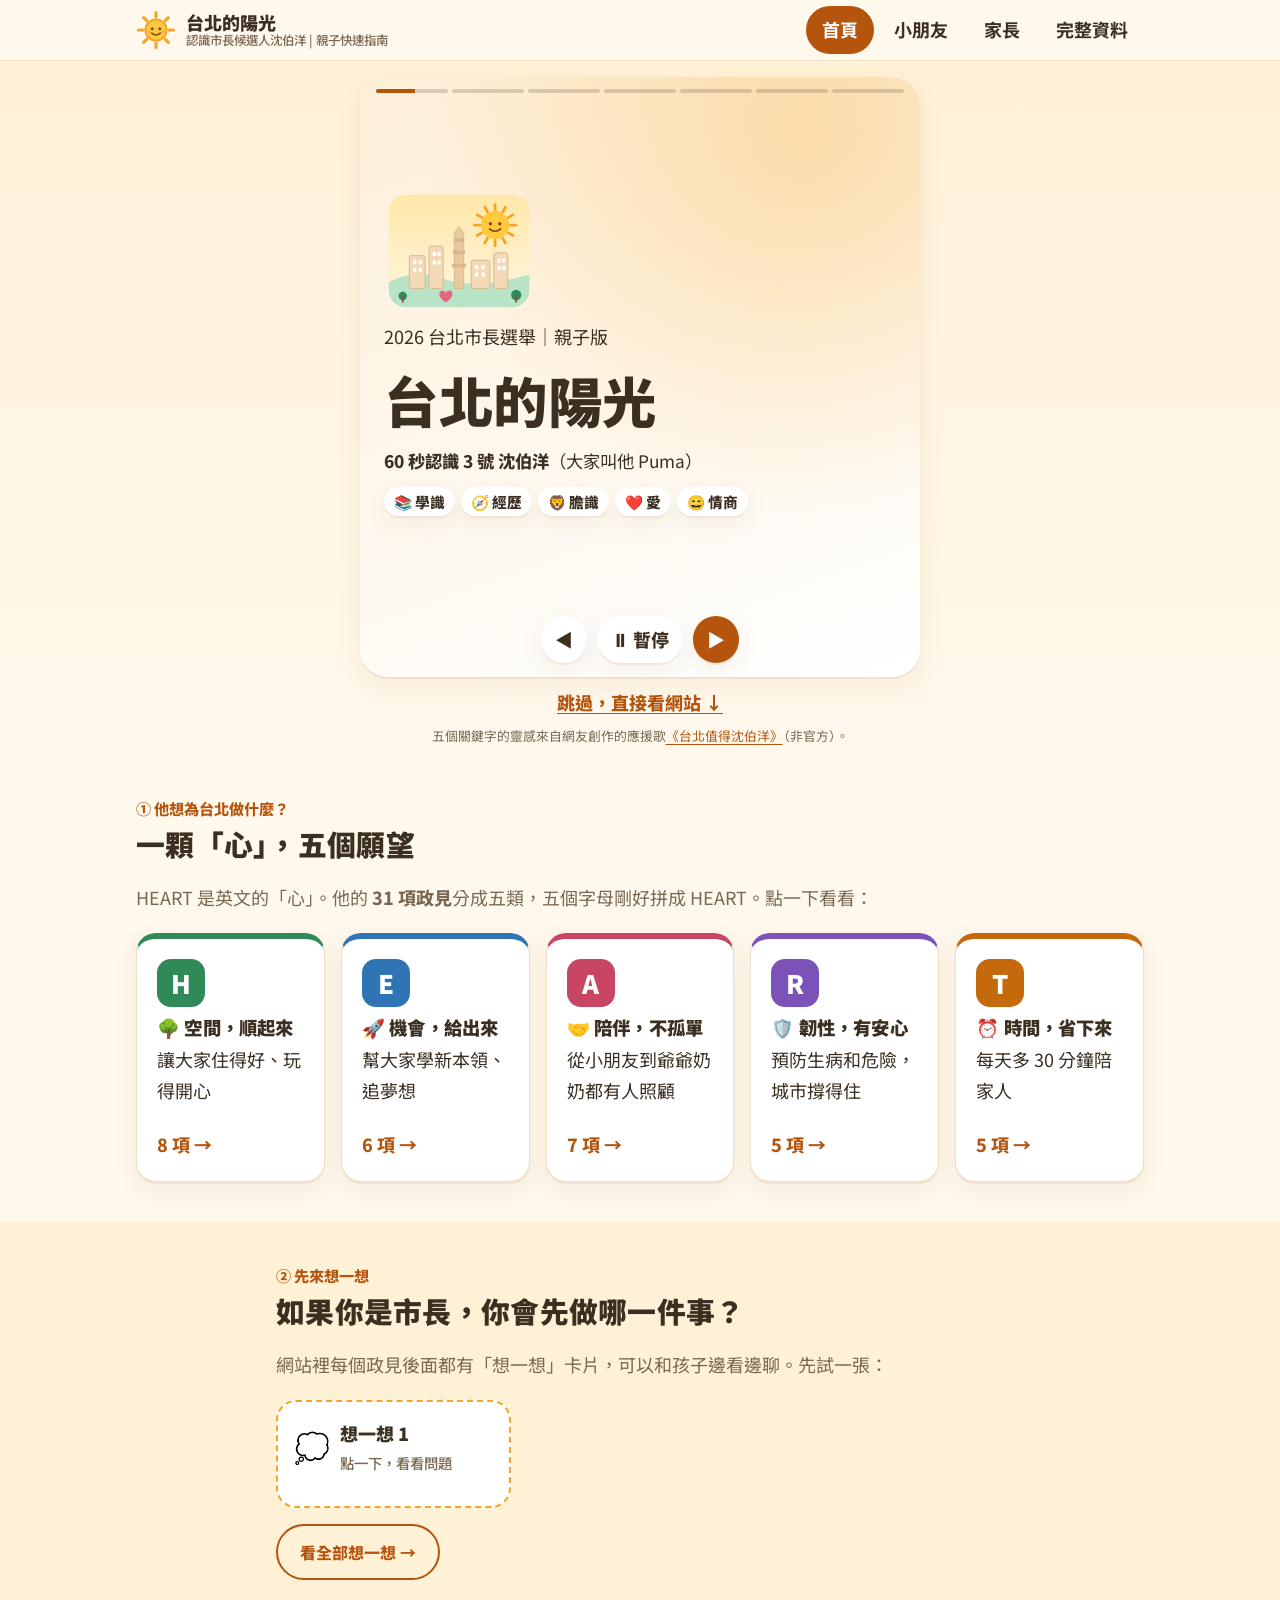
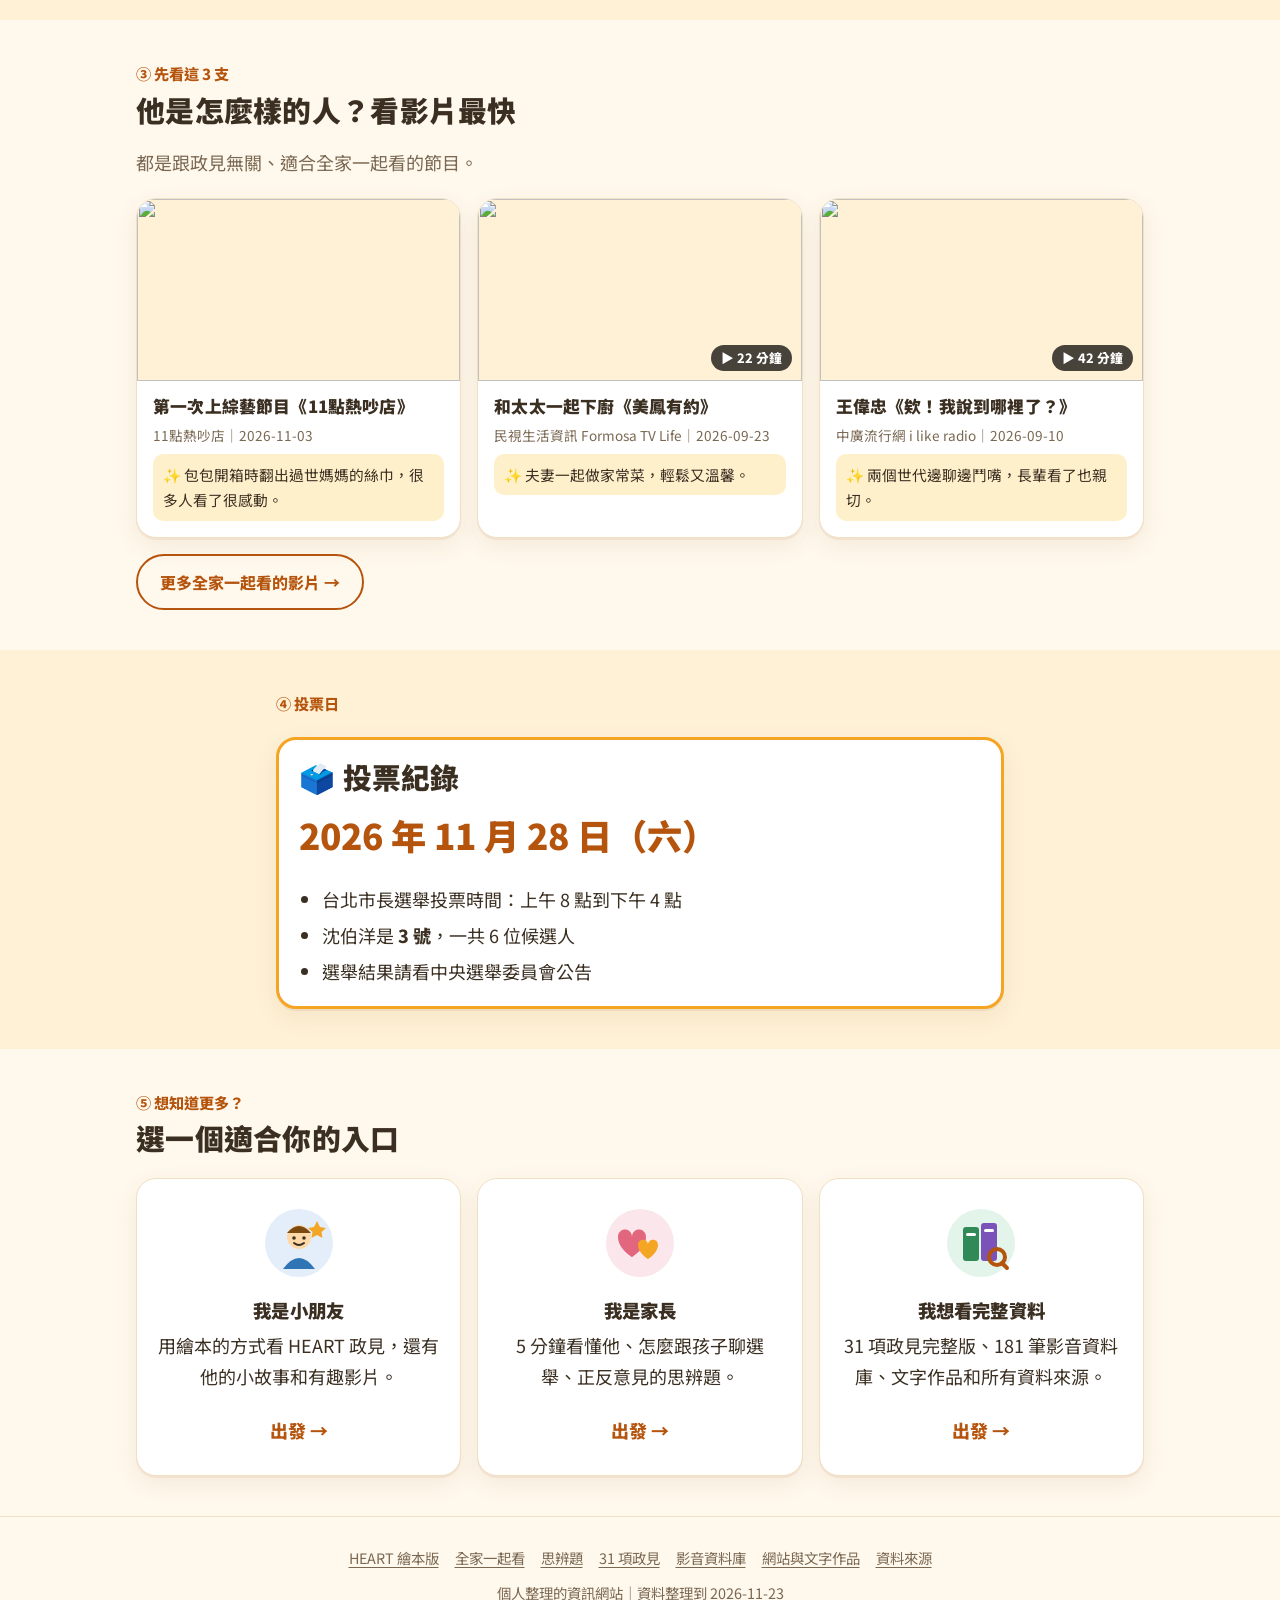
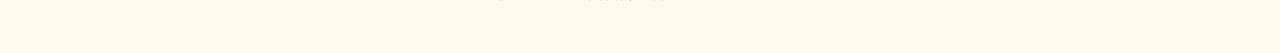
==== index.html @ 6e4f4d0d "有趣片段加入 12 強奪冠時在東京巨蛋激動吶喊的影片（Threads） Co-Authored-By: Claude Opus 5.5 <noreply@anthropic.com>" ====
<!doctype html>
<html lang="zh-Hant-TW">
<head>
<meta charset="utf-8">
<meta name="viewport" content="width=device-width, initial-scale=1, viewport-fit=cover">
<title>台北的陽光--認識市長候選人沈伯洋 | 親子快速指南</title>
<meta name="description" content="給家長和小朋友的台北市長候選人沈伯洋整理：他是誰、HEART 五大政見、親子想一想、適合全家看的影片，以及完整資料。">
<meta property="og:title" content="台北的陽光">
<meta property="og:description" content="給家長和小朋友的台北市長候選人沈伯洋整理：他是誰、HEART 五大政見、親子想一想、適合全家看的影片，以及完整資料。">
<meta name="theme-color" content="#fff8ec">
<link rel="icon" href="data:image/svg+xml,%3Csvg%20width%3D%2264%22%20height%3D%2264%22%20viewBox%3D%220%200%2064%2064%22%20aria-hidden%3D%22true%22%3E%20%3Cg%20stroke%3D%22%23f5a524%22%20stroke-width%3D%225%22%20stroke-linecap%3D%22round%22%3E%3Cline%20x1%3D%2232%22%20y1%3D%224%22%20x2%3D%2232%22%20y2%3D%2211%22%20transform%3D%22rotate(0%2032%2032)%22%2F%3E%3Cline%20x1%3D%2232%22%20y1%3D%224%22%20x2%3D%2232%22%20y2%3D%2211%22%20transform%3D%22rotate(45%2032%2032)%22%2F%3E%3Cline%20x1%3D%2232%22%20y1%3D%224%22%20x2%3D%2232%22%20y2%3D%2211%22%20transform%3D%22rotate(90%2032%2032)%22%2F%3E%3Cline%20x1%3D%2232%22%20y1%3D%224%22%20x2%3D%2232%22%20y2%3D%2211%22%20transform%3D%22rotate(135%2032%2032)%22%2F%3E%3Cline%20x1%3D%2232%22%20y1%3D%224%22%20x2%3D%2232%22%20y2%3D%2211%22%20transform%3D%22rotate(180%2032%2032)%22%2F%3E%3Cline%20x1%3D%2232%22%20y1%3D%224%22%20x2%3D%2232%22%20y2%3D%2211%22%20transform%3D%22rotate(225%2032%2032)%22%2F%3E%3Cline%20x1%3D%2232%22%20y1%3D%224%22%20x2%3D%2232%22%20y2%3D%2211%22%20transform%3D%22rotate(270%2032%2032)%22%2F%3E%3Cline%20x1%3D%2232%22%20y1%3D%224%22%20x2%3D%2232%22%20y2%3D%2211%22%20transform%3D%22rotate(315%2032%2032)%22%2F%3E%3C%2Fg%3E%20%3Ccircle%20cx%3D%2232%22%20cy%3D%2232%22%20r%3D%2217%22%20fill%3D%22%23ffc83d%22%20stroke%3D%22%23f5a524%22%20stroke-width%3D%223%22%2F%3E%20%3C%2Fsvg%3E">
<link rel="preconnect" href="https://fonts.googleapis.com">
<link rel="preconnect" href="https://fonts.gstatic.com" crossorigin>
<link rel="stylesheet" href="https://fonts.googleapis.com/css2?family=Noto+Sans+TC:wght@400;500;700;900&display=swap">
<link rel="stylesheet" href="assets/style.css?v=88ec52ce">
</head>
<body>
<a class="sr-only" href="#main">跳到主要內容</a>
<header class="site-header">
  <div class="wrap">
    <a class="brand" href="index.html"><svg width="40" height="40" viewBox="0 0 64 64" aria-hidden="true">
  <g stroke="#f5a524" stroke-width="5" stroke-linecap="round"><line x1="32" y1="4" x2="32" y2="11" transform="rotate(0 32 32)"/><line x1="32" y1="4" x2="32" y2="11" transform="rotate(45 32 32)"/><line x1="32" y1="4" x2="32" y2="11" transform="rotate(90 32 32)"/><line x1="32" y1="4" x2="32" y2="11" transform="rotate(135 32 32)"/><line x1="32" y1="4" x2="32" y2="11" transform="rotate(180 32 32)"/><line x1="32" y1="4" x2="32" y2="11" transform="rotate(225 32 32)"/><line x1="32" y1="4" x2="32" y2="11" transform="rotate(270 32 32)"/><line x1="32" y1="4" x2="32" y2="11" transform="rotate(315 32 32)"/></g>
  <circle cx="32" cy="32" r="17" fill="#ffc83d" stroke="#f5a524" stroke-width="3"/>
  <circle cx="26" cy="30" r="2.4" fill="#7a4a12"/><circle cx="38" cy="30" r="2.4" fill="#7a4a12"/><path d="M25 37 q7 6 14 0" stroke="#7a4a12" stroke-width="2.6" fill="none" stroke-linecap="round"/><circle cx="22" cy="36" r="2.6" fill="#ff9d7a" opacity=".7"/><circle cx="42" cy="36" r="2.6" fill="#ff9d7a" opacity=".7"/>
</svg><span>台北的陽光<small>認識市長候選人沈伯洋 | 親子快速指南</small></span></a>
    <nav class="top-nav" aria-label="主選單"><a href="index.html" aria-current="page">首頁</a><a href="kids.html">小朋友</a><a href="parents.html">家長</a><a href="data.html">完整資料</a></nav>
  </div>
</header>

<main id="main">

<section class="story no-js" data-story aria-label="60 秒認識沈伯洋">
  <div class="wrap">
    <div class="story-frame">
      <div class="story-bars" aria-hidden="true"><i><b></b></i><i><b></b></i><i><b></b></i><i><b></b></i><i><b></b></i><i><b></b></i><i><b></b></i></div>
      <div class="story-track">
        <article class="slide s-intro on">
          <div class="rise" style="width:150px"><svg viewBox="0 0 320 260" role="img" aria-label="太陽照著台北的插畫">
  <defs><linearGradient id="sky" x1="0" y1="0" x2="0" y2="1"><stop offset="0" stop-color="#ffe7a8"/><stop offset="1" stop-color="#fff6e0"/></linearGradient></defs>
  <rect x="10" y="10" width="300" height="240" rx="36" fill="url(#sky)"/>
  <g transform="translate(196 34)"><rect x="38" y="-6" width="6" height="18" rx="3" fill="#f5a524" transform="rotate(0 41 41)"/><rect x="38" y="-6" width="6" height="18" rx="3" fill="#f5a524" transform="rotate(30 41 41)"/><rect x="38" y="-6" width="6" height="18" rx="3" fill="#f5a524" transform="rotate(60 41 41)"/><rect x="38" y="-6" width="6" height="18" rx="3" fill="#f5a524" transform="rotate(90 41 41)"/><rect x="38" y="-6" width="6" height="18" rx="3" fill="#f5a524" transform="rotate(120 41 41)"/><rect x="38" y="-6" width="6" height="18" rx="3" fill="#f5a524" transform="rotate(150 41 41)"/><rect x="38" y="-6" width="6" height="18" rx="3" fill="#f5a524" transform="rotate(180 41 41)"/><rect x="38" y="-6" width="6" height="18" rx="3" fill="#f5a524" transform="rotate(210 41 41)"/><rect x="38" y="-6" width="6" height="18" rx="3" fill="#f5a524" transform="rotate(240 41 41)"/><rect x="38" y="-6" width="6" height="18" rx="3" fill="#f5a524" transform="rotate(270 41 41)"/><rect x="38" y="-6" width="6" height="18" rx="3" fill="#f5a524" transform="rotate(300 41 41)"/><rect x="38" y="-6" width="6" height="18" rx="3" fill="#f5a524" transform="rotate(330 41 41)"/>
    <circle cx="41" cy="41" r="30" fill="#ffc83d"/><circle cx="31" cy="38" r="3.5" fill="#7a4a12"/><circle cx="51" cy="38" r="3.5" fill="#7a4a12"/><path d="M29 49 q12 10 24 0" stroke="#7a4a12" stroke-width="3.5" fill="none" stroke-linecap="round"/></g>
  <path d="M10 196 q60 -30 120 -6 t180 -10 v34 a36 36 0 0 1 -36 36 h-228 a36 36 0 0 1 -36 -36z" fill="#b9e3c6"/>
  <g fill="#f3d9b5" stroke="#d8b78c" stroke-width="2">
    <rect x="54" y="140" width="34" height="70" rx="4"/><rect x="96" y="120" width="30" height="90" rx="4"/>
    <path d="M150 210 v-118 l10 -14 l10 14 v118z" fill="#e9c9a0"/><rect x="150" y="104" width="20" height="6" fill="#d8b78c"/><rect x="148" y="130" width="24" height="6" fill="#d8b78c"/><rect x="146" y="158" width="28" height="6" fill="#d8b78c"/>
    <rect x="186" y="150" width="40" height="60" rx="4"/><rect x="234" y="134" width="30" height="76" rx="4"/>
  </g>
  <g fill="#fff"><rect x="62" y="150" width="7" height="9" rx="2"/><rect x="74" y="150" width="7" height="9" rx="2"/><rect x="62" y="166" width="7" height="9" rx="2"/><rect x="74" y="166" width="7" height="9" rx="2"/><rect x="104" y="132" width="7" height="9" rx="2"/><rect x="114" y="132" width="7" height="9" rx="2"/><rect x="104" y="150" width="7" height="9" rx="2"/><rect x="114" y="150" width="7" height="9" rx="2"/><rect x="194" y="160" width="7" height="9" rx="2"/><rect x="208" y="160" width="7" height="9" rx="2"/><rect x="194" y="176" width="7" height="9" rx="2"/><rect x="208" y="176" width="7" height="9" rx="2"/><rect x="242" y="146" width="7" height="9" rx="2"/><rect x="252" y="146" width="7" height="9" rx="2"/><rect x="242" y="162" width="7" height="9" rx="2"/><rect x="252" y="162" width="7" height="9" rx="2"/></g>
  <g transform="translate(118 214)"><path d="M0 8 C0 -2 14 -2 14 8 C14 -2 28 -2 28 8 C28 18 14 26 14 26 C14 26 0 18 0 8Z" fill="#e2677e"/></g>
  <circle cx="40" cy="226" r="9" fill="#2f8a57"/><circle cx="282" cy="224" r="11" fill="#2f8a57"/><rect x="38" y="226" width="4" height="14" fill="#7a5a3a"/><rect x="280" y="226" width="4" height="14" fill="#7a5a3a"/>
</svg></div>
          <span class="eyebrow pop">2026 台北市長選舉｜親子版</span>
          <h1 class="pop">台北的陽光</h1>
          <p class="pop"><b>60 秒認識 3 號 沈伯洋</b>（大家叫他 Puma）</p>
          <div class="facets5 pop"><span>📚 學識</span><span>🧭 經歷</span><span>🦁 膽識</span><span>❤️ 愛</span><span>😄 情商</span></div>
        </article>
        <article class="slide s-learn">
          <span class="big-emoji pop">📚</span><span class="facet pop">學識</span>
          <h2 class="pop">愛看書的五分埔少年</h2>
          <p class="pop">小時候最想當小說家。後來讀台大法律系，再去美國讀<b>犯罪學博士</b>。</p>
          <a class="clip pop" href="https://www.youtube.com/watch?v=dmLF1wjt1CU"><img src="https://i.ytimg.com/vi/dmLF1wjt1CU/mqdefault.jpg" alt="" loading="lazy"><span>從叛逆小孩到留美博士<small>鏡文學｜5 分鐘</small></span></a>
        </article>
        <article class="slide s-career">
          <span class="big-emoji pop">🧭</span><span class="facet pop">經歷</span>
          <h2 class="pop">從「撲馬老師」到立委</h2>
          <p class="pop">當過補習班老師、大學教授，研究中國的假訊息，創辦「黑熊學院」，2024 年當上立委。</p>
          <a class="clip pop" href="https://www.youtube.com/watch?v=0jOSng47e4I"><img src="https://i.ytimg.com/vi/0jOSng47e4I/mqdefault.jpg" alt="" loading="lazy"><span>那些年，我在南陽街<small>沈伯洋Puma｜8 分鐘</small></span></a>
        </article>
        <article class="slide s-brave">
          <span class="big-emoji pop">🦁</span><span class="facet pop">膽識</span>
          <h2 class="pop">被中國立案偵查，也不退縮</h2>
          <p class="pop">2025 年，中國重慶公安說要「立案偵查」他。他的回應是：「台灣人沒在怕。」</p>
          <p class="pop src"><a href="https://www.cna.com.tw/news/aipl/202510280086.aspx">中央社報導</a></p>
        </article>
        <article class="slide s-love">
          <span class="big-emoji pop">❤️</span><span class="facet pop">愛</span>
          <h2 class="pop">透過收養，成為爸爸</h2>
          <p class="pop">大學時輔導少年，就決定以後要收養。現在有個女兒叫「小麻糬」，包包裡還帶著過世媽媽的絲巾。</p>
          <a class="clip pop" href="https://www.youtube.com/watch?v=YGkPslUR84c"><img src="https://i.ytimg.com/vi/YGkPslUR84c/mqdefault.jpg" alt="" loading="lazy"><span>孩子來的那天還是慌了<small>親子天下｜17 分鐘</small></span></a>
        </article>
        <article class="slide s-eq">
          <span class="big-emoji pop">😄</span><span class="facet pop">情商</span>
          <h2 class="pop">被罵也能笑著回</h2>
          <p class="pop">愛動漫、會扮勇者欣梅爾、玩光劍。被罵「人渣」時，他笑說：「可能鬍子沒刮，渣渣的。」</p>
          <a class="clip pop" href="https://www.youtube.com/watch?v=yCQKZIZ9D2g"><img src="https://i.ytimg.com/vi/yCQKZIZ9D2g/mqdefault.jpg" alt="" loading="lazy"><span>被罵人渣的神回覆<small>鏡新聞｜34 秒</small></span></a>
        </article>
        <article class="slide s-heart">
          <span class="big-emoji pop">☀️</span>
          <h2 class="pop">他想為台北做的 31 件事</h2>
          <p class="pop">分成五類，字母拼起來是 <b>HEART</b>（心）。</p>
          <div class="facets5 pop"><span>H｜空間，順起來</span><span>E｜機會，給出來</span><span>A｜陪伴，不孤單</span><span>R｜韌性，有安心</span><span>T｜時間，省下來</span></div>
          <div class="btn-row pop" style="margin-top:6px"><a class="btn" href="#heart">開始認識他 ↓</a><a class="btn ghost" href="kids.html">我是小朋友</a></div>
        </article>
      </div>
      <div class="story-ctrl">
        <button type="button" data-prev aria-label="上一張">◀</button>
        <button type="button" data-play aria-pressed="false">⏸ 暫停</button>
        <button type="button" class="next" data-next aria-label="下一張">▶</button>
      </div>
    </div>
    <a class="story-skip" href="#heart">跳過，直接看網站 ↓</a>
    <p class="story-note">五個關鍵字的靈感來自網友創作的應援歌<a href="https://www.youtube.com/watch?v=obUSoRRy2As">《台北值得沈伯洋》</a>（非官方）。</p>
  </div>
</section>

<section class="section" id="heart">
  <div class="wrap">
    <div class="section-head">
      <p class="kicker">① 他想為台北做什麼？</p>
      <h2>一顆「心」，五個願望</h2>
      <p class="lead">HEART 是英文的「心」。他的 <b>31 項政見</b>分成五類，五個字母剛好拼成 HEART。點一下看看：</p>
    </div>
    <div class="grid grid-5">
      <a class="card heart-card L-H" href="kids.html#H"><span class="letter">H</span><h3>🌳 空間，順起來</h3><p>讓大家住得好、玩得開心</p><span class="go">8 項 →</span></a><a class="card heart-card L-E" href="kids.html#E"><span class="letter">E</span><h3>🚀 機會，給出來</h3><p>幫大家學新本領、追夢想</p><span class="go">6 項 →</span></a><a class="card heart-card L-A" href="kids.html#A"><span class="letter">A</span><h3>🤝 陪伴，不孤單</h3><p>從小朋友到爺爺奶奶都有人照顧</p><span class="go">7 項 →</span></a><a class="card heart-card L-R" href="kids.html#R"><span class="letter">R</span><h3>🛡️ 韌性，有安心</h3><p>預防生病和危險，城市撐得住</p><span class="go">5 項 →</span></a><a class="card heart-card L-T" href="kids.html#T"><span class="letter">T</span><h3>⏰ 時間，省下來</h3><p>每天多 30 分鐘陪家人</p><span class="go">5 項 →</span></a>
    </div>
  </div>
</section>

<section class="section alt">
  <div class="wrap narrow">
    <div class="section-head">
      <p class="kicker">② 先來想一想</p>
      <h2>如果你是市長，你會先做哪一件事？</h2>
      <p class="lead">網站裡每個政見後面都有「想一想」卡片，可以和孩子邊看邊聊。先試一張：</p>
    </div>
    <div class="think-cards"><details class="flip"><summary><span class="bubble">💭</span><span>想一想 1<span class="hint">點一下，看看問題</span></span></summary><p>沈伯洋想在台北蓋 <b>200 座口袋公園</b>（政策名稱叫「<b>都市微森林</b>」）。你家附近有沒有空地？如果把它變成小公園，你會放什麼進去？</p></details></div>
    <div class="btn-row"><a class="btn ghost" href="kids.html">看全部想一想 →</a></div>
  </div>
</section>

<section class="section">
  <div class="wrap">
    <div class="section-head">
      <p class="kicker">③ 先看這 3 支</p>
      <h2>他是怎麼樣的人？看影片最快</h2>
      <p class="lead">都是跟政見無關、適合全家一起看的節目。</p>
    </div>
    <div class="vgrid">
      <article class="vcard">
  <a class="thumb" href="https://www.youtube.com/watch?v=9zRsNOYZ7U4"><img src="https://i.ytimg.com/vi/9zRsNOYZ7U4/mqdefault.jpg" alt="" loading="lazy" width="320" height="180"></a>
  <div class="body">
    <h3><a href="https://www.youtube.com/watch?v=9zRsNOYZ7U4">第一次上綜藝節目《11點熱吵店》</a></h3>
    <span class="meta">11點熱吵店｜2026-11-03</span>
    
    <p class="why">✨ 包包開箱時翻出過世媽媽的絲巾，很多人看了很感動。</p>
    
    
  </div>
</article>
      <article class="vcard">
  <a class="thumb" href="https://www.youtube.com/watch?v=FoDPU1nQWYQ"><img src="https://i.ytimg.com/vi/FoDPU1nQWYQ/mqdefault.jpg" alt="" loading="lazy" width="320" height="180"><span class="play">▶ 22 分鐘</span></a>
  <div class="body">
    <h3><a href="https://www.youtube.com/watch?v=FoDPU1nQWYQ">和太太一起下廚《美鳳有約》</a></h3>
    <span class="meta">民視生活資訊 Formosa TV Life｜2026-09-23</span>
    
    <p class="why">✨ 夫妻一起做家常菜，輕鬆又溫馨。</p>
    
    
  </div>
</article>
      <article class="vcard">
  <a class="thumb" href="https://www.youtube.com/watch?v=ULWIruQR-Lc"><img src="https://i.ytimg.com/vi/ULWIruQR-Lc/mqdefault.jpg" alt="" loading="lazy" width="320" height="180"><span class="play">▶ 42 分鐘</span></a>
  <div class="body">
    <h3><a href="https://www.youtube.com/watch?v=ULWIruQR-Lc">王偉忠《欸！我說到哪裡了？》</a></h3>
    <span class="meta">中廣流行網 i like radio｜2026-09-10</span>
    
    <p class="why">✨ 兩個世代邊聊邊鬥嘴，長輩看了也親切。</p>
    
    
  </div>
</article>
    </div>
    <div class="btn-row"><a class="btn ghost" href="family.html">更多全家一起看的影片 →</a></div>
  </div>
</section>

<section class="section alt">
  <div class="wrap narrow">
    <div class="section-head"><p class="kicker">④ 投票日</p></div>
    <div class="vote" data-vote>
      <h2 data-vote-title>🗳️ 2026 年 11 月 28 日（六）投票</h2>
      <p class="big" data-vote-big>上午 8 點到下午 4 點</p>
      <ul data-vote-list>
        <li>投票時間：<b>上午 8 點到下午 4 點</b></li>
        <li>要帶：<b>國民身分證、印章</b>（也可以簽名或按指印）；投票通知單可以幫你找到投票所</li>
        <li>沈伯洋是 <b>3 號</b>，台北市長一共 6 位候選人</li>
        <li>詳細規定以<a href="https://www.cec.gov.tw/">中央選舉委員會</a>公告為準</li>
      </ul>
    </div>
  </div>
</section>

<section class="section" id="doors">
  <div class="wrap">
    <div class="section-head">
      <p class="kicker">⑤ 想知道更多？</p>
      <h2>選一個適合你的入口</h2>
    </div>
    <div class="grid grid-3">
      <a class="card door" href="kids.html"><svg width="72" height="72" viewBox="0 0 72 72" aria-hidden="true"><circle cx="36" cy="36" r="34" fill="#e3eefa"/><circle cx="36" cy="30" r="12" fill="#ffd8a8"/><path d="M24 26 q12 -14 24 0" fill="#7a4a12"/><circle cx="31" cy="31" r="1.8" fill="#3b2f22"/><circle cx="41" cy="31" r="1.8" fill="#3b2f22"/><path d="M31 36 q5 4 10 0" stroke="#3b2f22" stroke-width="2" fill="none" stroke-linecap="round"/><path d="M20 62 q16 -22 32 0z" fill="#2f74b5"/><path d="M54 14 l3 6 6 1 -4.5 4 1 6 -5.5 -3 -5.5 3 1 -6 -4.5 -4 6 -1z" fill="#f5a524"/></svg><h3>我是小朋友</h3><p>用繪本的方式看 HEART 政見，還有他的小故事和有趣影片。</p><span class="go">出發 →</span></a>
      <a class="card door" href="parents.html"><svg width="72" height="72" viewBox="0 0 72 72" aria-hidden="true"><circle cx="36" cy="36" r="34" fill="#fbe6ec"/><path d="M14 30 C14 20 28 20 28 30 C28 20 42 20 42 30 C42 42 28 50 28 50 C28 50 14 42 14 30Z" fill="#e2677e"/><path d="M34 38 C34 31 44 31 44 38 C44 31 54 31 54 38 C54 46 44 52 44 52 C44 52 34 46 34 38Z" fill="#f5a524"/></svg><h3>我是家長</h3><p>5 分鐘看懂他、怎麼跟孩子聊選舉、正反意見的思辨題。</p><span class="go">出發 →</span></a>
      <a class="card door" href="data.html"><svg width="72" height="72" viewBox="0 0 72 72" aria-hidden="true"><circle cx="36" cy="36" r="34" fill="#e3f4ea"/><rect x="18" y="20" width="16" height="34" rx="3" fill="#2f8a57"/><rect x="36" y="16" width="16" height="38" rx="3" fill="#7a52b8"/><rect x="21" y="26" width="10" height="3" rx="1.5" fill="#fff"/><rect x="39" y="22" width="10" height="3" rx="1.5" fill="#fff"/><circle cx="52" cy="50" r="8" fill="none" stroke="#b5540d" stroke-width="4"/><line x1="57" y1="56" x2="62" y2="61" stroke="#b5540d" stroke-width="4" stroke-linecap="round"/></svg><h3>我想看完整資料</h3><p>31 項政見完整版、181 筆影音資料庫、文字作品和所有資料來源。</p><span class="go">出發 →</span></a>
    </div>
  </div>
</section>
</main>
<footer class="site-footer">
  <div class="wrap">
    <nav aria-label="網站地圖">
      <a href="kids.html">HEART 繪本版</a><a href="family.html">全家一起看</a><a href="think.html">思辨題</a>
      <a href="heart.html">31 項政見</a><a href="videos.html">影音資料庫</a><a href="works.html">網站與文字作品</a><a href="sources.html">資料來源</a>
    </nav>
    <p>個人整理的資訊網站｜資料整理到 2026-11-23</p>
  </div>
</footer>
<nav class="tabbar" aria-label="快速切換"><a href="index.html" aria-current="page"><span class="ico" aria-hidden="true">🏠</span>首頁</a><a href="kids.html"><span class="ico" aria-hidden="true">🧒</span>小朋友</a><a href="parents.html"><span class="ico" aria-hidden="true">👨‍👩‍👧</span>家長</a><a href="data.html"><span class="ico" aria-hidden="true">📚</span>完整資料</a></nav>
<script src="assets/site.js?v=f62744ea" defer></script>
</body>
</html>
---- assets/style.css ----
/* 台北的陽光 — design system
   Tokens → base → layout → components. Mobile first. */

:root {
  --bg: #fff8ec;
  --bg-2: #fff1d6;
  --card: #ffffff;
  --text: #3b2f22;
  --muted: #7a6852;
  --line: #f0e0c4;
  --sun: #f5a524;
  --sun-soft: #fff0cc;
  --accent: #b5540d;          /* links, buttons (AA on cream) */
  --accent-strong: #8f3f06;
  --on-accent: #ffffff;
  --h: #2f8a57;  --h-soft: #e3f4ea;
  --e: #2f74b5;  --e-soft: #e3eefa;
  --a: #c84664;  --a-soft: #fbe6ec;
  --r: #7a52b8;  --r-soft: #efe8fa;
  --t: #c46a0c;  --t-soft: #fdeedb;
  --say: #a2441c; --say-soft: #fde9df;   /* 有人覺得 */
  --reply: #2f74b5; --reply-soft: #e3eefa; /* 他的回應 */
  --fact: #2f8a57; --fact-soft: #e3f4ea;   /* 查證看看 */
  --you: #7a52b8; --you-soft: #efe8fa;     /* 你怎麼看 */
  --shadow: 0 2px 0 rgba(181, 84, 13, .08), 0 8px 24px rgba(120, 80, 20, .08);
  --radius: 20px;
  --radius-sm: 12px;
  --tabbar-h: 64px;
}
@media (prefers-color-scheme: dark) {
  :root:not([data-theme="light"]) {
    --bg: #1d1812; --bg-2: #26201a; --card: #2a231b; --text: #f4eadb; --muted: #c2b29c; --line: #42372a;
    --sun: #ffbf47; --sun-soft: #3b2f1c; --accent: #ffb062; --accent-strong: #ffc98f; --on-accent: #2a1a08;
    --h: #6fd39a; --h-soft: #1f3529; --e: #7fb6ec; --e-soft: #1d2c3d; --a: #f08aa3; --a-soft: #3b2128;
    --r: #b99af0; --r-soft: #2e2540; --t: #ffae5a; --t-soft: #3b2a17;
    --say: #ff9b70; --say-soft: #3b231a; --reply: #7fb6ec; --reply-soft: #1d2c3d; --fact: #6fd39a; --fact-soft: #1f3529; --you: #b99af0; --you-soft: #2e2540;
    --shadow: 0 1px 0 rgba(0,0,0,.3), 0 8px 24px rgba(0,0,0,.25);
  }
}
:root[data-theme="dark"] {
  --bg: #1d1812; --bg-2: #26201a; --card: #2a231b; --text: #f4eadb; --muted: #c2b29c; --line: #42372a;
  --sun: #ffbf47; --sun-soft: #3b2f1c; --accent: #ffb062; --accent-strong: #ffc98f; --on-accent: #2a1a08;
  --h: #6fd39a; --h-soft: #1f3529; --e: #7fb6ec; --e-soft: #1d2c3d; --a: #f08aa3; --a-soft: #3b2128;
  --r: #b99af0; --r-soft: #2e2540; --t: #ffae5a; --t-soft: #3b2a17;
  --say: #ff9b70; --say-soft: #3b231a; --reply: #7fb6ec; --reply-soft: #1d2c3d; --fact: #6fd39a; --fact-soft: #1f3529; --you: #b99af0; --you-soft: #2e2540;
}

/* ---------- base ---------- */
* { box-sizing: border-box; }
html { scroll-behavior: smooth; -webkit-text-size-adjust: 100%; }
body {
  margin: 0;
  background: var(--bg);
  color: var(--text);
  font-family: "Noto Sans TC", "PingFang TC", "Microsoft JhengHei", sans-serif;
  font-size: 18px;
  line-height: 1.75;
  padding-bottom: calc(var(--tabbar-h) + env(safe-area-inset-bottom));
}
@media (min-width: 900px) { body { padding-bottom: 0; } }
img { max-width: 100%; display: block; }
a { color: var(--accent); text-underline-offset: 3px; word-break: break-word; }
a:hover { color: var(--accent-strong); }
h1, h2, h3 { line-height: 1.35; font-weight: 900; letter-spacing: .01em; }
h1 { font-size: clamp(1.8rem, 6vw, 2.6rem); margin: .2em 0 .4em; }
h2 { font-size: clamp(1.35rem, 4.4vw, 1.8rem); margin: 0 0 .6em; }
h3 { font-size: 1.15rem; margin: 0 0 .4em; }
p { margin: 0 0 .8em; }
ul, ol { padding-left: 1.3em; margin: 0 0 .8em; }
li + li { margin-top: .25em; }
strong, b { font-weight: 800; }
:focus-visible { outline: 3px solid var(--sun); outline-offset: 3px; border-radius: 6px; }
.sr-only { position: absolute; width: 1px; height: 1px; overflow: hidden; clip: rect(0 0 0 0); }

/* ---------- layout ---------- */
.wrap { max-width: 1040px; margin: 0 auto; padding: 0 16px; }
.narrow { max-width: 760px; }
.section { padding: 40px 0; }
.section.alt { background: var(--bg-2); }
.section-head { margin-bottom: 20px; }
.section-head .kicker { color: var(--accent); font-weight: 800; font-size: .95rem; margin: 0 0 4px; }
.section-head p.lead { color: var(--muted); margin: 0; }
.grid { display: grid; gap: 16px; }
.grid-2 { grid-template-columns: 1fr; }
.grid-3 { grid-template-columns: 1fr; }
.grid-5 { grid-template-columns: repeat(2, 1fr); }
@media (min-width: 640px) {
  .grid-2 { grid-template-columns: repeat(2, 1fr); }
  .grid-3 { grid-template-columns: repeat(2, 1fr); }
  .grid-5 { grid-template-columns: repeat(3, 1fr); }
}
@media (min-width: 900px) {
  .grid-3 { grid-template-columns: repeat(3, 1fr); }
  .grid-5 { grid-template-columns: repeat(5, 1fr); }
}

/* ---------- header / nav ---------- */
.site-header {
  position: sticky; top: 0; z-index: 20;
  background: color-mix(in srgb, var(--bg) 92%, transparent);
  backdrop-filter: blur(8px);
  border-bottom: 1px solid var(--line);
}
.site-header .wrap { display: flex; align-items: center; gap: 12px; min-height: 60px; }
.brand { display: flex; align-items: center; gap: 10px; color: var(--text); text-decoration: none; font-weight: 900; line-height: 1.25; }
.brand svg { flex: none; }
.brand small { display: block; font-weight: 500; color: var(--muted); font-size: .78rem; }
.top-nav { display: none; margin-left: auto; gap: 4px; }
.top-nav a { padding: 8px 16px; border-radius: 999px; text-decoration: none; color: var(--text); font-weight: 700; }
.top-nav a:hover { background: var(--sun-soft); }
.top-nav a[aria-current="page"] { background: var(--accent); color: var(--on-accent); }
@media (min-width: 900px) { .top-nav { display: flex; } }

.tabbar {
  position: fixed; left: 0; right: 0; bottom: 0; z-index: 30;
  display: grid; grid-template-columns: repeat(4, 1fr);
  height: calc(var(--tabbar-h) + env(safe-area-inset-bottom));
  padding-bottom: env(safe-area-inset-bottom);
  background: var(--card); border-top: 1px solid var(--line);
  box-shadow: 0 -4px 16px rgba(120, 80, 20, .08);
}
.tabbar a { display: flex; flex-direction: column; align-items: center; justify-content: center; gap: 2px; text-decoration: none; color: var(--muted); font-size: .8rem; font-weight: 700; }
.tabbar a .ico { font-size: 1.35rem; line-height: 1; }
.tabbar a[aria-current="page"] { color: var(--accent); }
.tabbar a[aria-current="page"] .ico { transform: translateY(-1px) scale(1.1); }
@media (min-width: 900px) { .tabbar { display: none; } }

.crumb { font-size: .9rem; color: var(--muted); padding-top: 16px; }
.crumb a { color: var(--muted); }

/* ---------- hero ---------- */
.hero { position: relative; overflow: hidden; padding: 40px 0 32px;
  background: radial-gradient(circle at 85% 0%, var(--sun-soft) 0, transparent 55%), linear-gradient(180deg, var(--bg-2), var(--bg)); }
.hero .wrap { display: grid; gap: 24px; align-items: center; }
@media (min-width: 760px) { .hero .wrap { grid-template-columns: 1.3fr 1fr; } }
.hero .eyebrow { display: inline-block; background: var(--card); border: 1px solid var(--line); border-radius: 999px; padding: 2px 12px; font-size: .9rem; font-weight: 700; color: var(--accent); }
.hero .sub { font-size: 1.15rem; font-weight: 700; color: var(--muted); margin: 0 0 12px; }
.hero .art { width: 100%; max-width: 320px; margin: 0 auto; }
.hero .art svg { width: 100%; height: auto; display: block; }
@media (max-width: 759px) { .hero .art { max-width: 240px; } }
.page-hero { padding: 24px 0 8px; }
.page-hero .lead { font-size: 1.1rem; color: var(--muted); max-width: 46em; }

/* ---------- buttons / chips ---------- */
.btn { display: inline-flex; align-items: center; gap: 8px; padding: 12px 22px; border-radius: 999px; font-weight: 800; text-decoration: none; border: 2px solid var(--accent); background: var(--accent); color: var(--on-accent); cursor: pointer; font-size: 1rem; }
.btn:hover { background: var(--accent-strong); border-color: var(--accent-strong); color: var(--on-accent); }
.btn.ghost { background: transparent; color: var(--accent); }
.btn.ghost:hover { background: var(--sun-soft); color: var(--accent-strong); }
.btn-row { display: flex; flex-wrap: wrap; gap: 10px; margin-top: 16px; }
.chip { display: inline-flex; align-items: center; gap: 4px; padding: 2px 10px; border-radius: 999px; background: var(--sun-soft); color: var(--accent-strong); font-size: .82rem; font-weight: 800; white-space: nowrap; }
.chips { display: flex; flex-wrap: wrap; gap: 8px; }
button.chip { border: 2px solid transparent; cursor: pointer; font: inherit; font-size: .92rem; padding: 6px 14px; }
button.chip[aria-pressed="true"] { background: var(--accent); color: var(--on-accent); }

/* ---------- cards ---------- */
.card { background: var(--card); border: 1px solid var(--line); border-radius: var(--radius); padding: 20px; box-shadow: var(--shadow); }
.card > :last-child { margin-bottom: 0; }
a.card { display: block; color: var(--text); text-decoration: none; transition: transform .15s ease; }
a.card:hover { transform: translateY(-3px); color: var(--text); }
.card .emoji { font-size: 2rem; line-height: 1; margin-bottom: 8px; display: block; }
.card .go { color: var(--accent); font-weight: 800; margin-top: 8px; display: inline-block; }

.door { text-align: center; padding: 28px 20px; }
.door svg { margin: 0 auto 10px; }

/* big number */
.stat { text-align: center; }
.stat .num { font-size: clamp(2rem, 8vw, 2.8rem); font-weight: 900; color: var(--accent); line-height: 1.1; display: block; }
.stat .unit { font-size: 1rem; font-weight: 800; }
.stat .label { color: var(--muted); font-size: .95rem; }

.stats { display: grid; gap: 10px; grid-template-columns: repeat(3, 1fr); }
.stats .card { padding: 14px 8px; }
.stats .num { font-size: clamp(1.5rem, 7vw, 2.4rem); }
.stats .label { font-size: .85rem; display: block; line-height: 1.4; }

/* callouts */
.note { background: var(--sun-soft); border-radius: var(--radius-sm); padding: 14px 16px; font-size: .95rem; margin: 16px 0; }
.note strong:first-child { color: var(--accent-strong); }
.src { font-size: .85rem; color: var(--muted); }
.src a { color: var(--muted); }
.src::before { content: "📎 "; }

/* policy card (title = question, body keeps policy name) */
.policy { position: relative; }
.policy .q { font-size: 1.15rem; font-weight: 900; margin: 0 0 6px; }
.policy .name { display: inline-block; font-weight: 900; padding: 0 8px; border-radius: 8px; background: var(--sun-soft); color: var(--accent-strong); margin-right: 4px; }
.policy .big { font-size: 1.8rem; font-weight: 900; color: var(--accent); line-height: 1.2; display: block; margin: 6px 0; }
.policy .big small { font-size: .95rem; color: var(--muted); font-weight: 700; }

/* letter themes */
.letter { display: inline-grid; place-items: center; width: 56px; height: 56px; border-radius: 18px; font-weight: 900; font-size: 1.9rem; color: #fff; flex: none; }
.L-H { --c: var(--h); --cs: var(--h-soft); } .L-E { --c: var(--e); --cs: var(--e-soft); } .L-A { --c: var(--a); --cs: var(--a-soft); }
.L-R { --c: var(--r); --cs: var(--r-soft); } .L-T { --c: var(--t); --cs: var(--t-soft); }
.letter { background: var(--c); }
@media (prefers-color-scheme: dark) { :root:not([data-theme="light"]) .letter { color: #1d1812; } }
.heart-card { border-top: 6px solid var(--c); }
.heart-card .letter { width: 48px; height: 48px; font-size: 1.6rem; border-radius: 14px; margin-bottom: 8px; }
.heart-card h3 { margin-bottom: 4px; }
.heart-block { border-radius: calc(var(--radius) + 6px); background: var(--cs); padding: 20px 16px; margin: 0 0 28px; scroll-margin-top: 80px; }
@media (min-width: 640px) { .heart-block { padding: 28px; } }
.heart-block > header { display: flex; gap: 14px; align-items: center; margin-bottom: 16px; }
.heart-block > header h2 { margin: 0; }
.heart-block > header p { margin: 0; color: var(--muted); font-weight: 700; }
.heart-block .policy { border-top: 4px solid var(--c); }
.heart-block .policy .name { background: var(--cs); color: var(--c); }
@media (prefers-color-scheme: dark) { :root:not([data-theme="light"]) .heart-block .policy .name { color: var(--c); } }

/* see-more */
details.more { margin-top: 8px; }
details.more > summary { cursor: pointer; font-weight: 800; color: var(--accent); list-style: none; display: inline-flex; align-items: center; gap: 6px; }
details.more > summary::-webkit-details-marker { display: none; }
details.more > summary::before { content: "＋"; display: inline-grid; place-items: center; width: 22px; height: 22px; border-radius: 50%; background: var(--sun-soft); font-size: .9rem; }
details.more[open] > summary::before { content: "－"; }
details.more > div { padding-top: 8px; font-size: .96rem; }

/* 想一想 flip card */
.think-cards { display: grid; gap: 12px; grid-template-columns: 1fr; }
@media (min-width: 640px) { .think-cards { grid-template-columns: repeat(3, 1fr); } }
details.flip { background: var(--card); border: 2px dashed var(--sun); border-radius: var(--radius); padding: 16px; min-height: 108px; }
details.flip > summary { cursor: pointer; list-style: none; font-weight: 900; display: flex; align-items: center; gap: 10px; }
details.flip > summary::-webkit-details-marker { display: none; }
details.flip > summary .hint { font-weight: 500; color: var(--muted); font-size: .9rem; display: block; }
details.flip > summary .bubble { font-size: 1.8rem; }
details.flip[open] { border-style: solid; background: var(--sun-soft); }
details.flip[open] > summary .hint { display: none; }
details.flip p { margin: 10px 0 0; font-weight: 700; }

/* video card */
.vgrid { display: grid; gap: 16px; grid-template-columns: 1fr; }
@media (min-width: 560px) { .vgrid { grid-template-columns: repeat(2, 1fr); } }
@media (min-width: 900px) { .vgrid { grid-template-columns: repeat(3, 1fr); } }
.vcard { background: var(--card); border: 1px solid var(--line); border-radius: var(--radius); overflow: hidden; box-shadow: var(--shadow); display: flex; flex-direction: column; }
.vcard .thumb { position: relative; display: block; aspect-ratio: 16 / 9; background: var(--bg-2); }
.vcard .thumb img { width: 100%; height: 100%; object-fit: cover; }
.vcard .thumb .play { position: absolute; inset: auto 10px 10px auto; background: rgba(0,0,0,.72); color: #fff; border-radius: 999px; padding: 2px 10px; font-size: .8rem; font-weight: 800; }
.vcard .body { padding: 14px 16px 16px; display: flex; flex-direction: column; gap: 6px; flex: 1; }
.vcard h3 { font-size: 1.05rem; margin: 0; }
.vcard h3 a { color: var(--text); text-decoration: none; }
.vcard h3 a:hover { color: var(--accent); }
.vcard .meta { color: var(--muted); font-size: .85rem; }
.vcard p { margin: 0; font-size: .95rem; }
.vcard .why { font-size: .92rem; background: var(--sun-soft); border-radius: 10px; padding: 8px 10px; }
.vcard .caveat { font-size: .85rem; color: var(--muted); }

/* video database list */
.db-tools { position: sticky; top: 61px; z-index: 10; background: var(--bg); padding: 12px 0; border-bottom: 1px solid var(--line); }
.db-tools input[type="search"] { width: 100%; font: inherit; padding: 12px 16px; border-radius: 999px; border: 2px solid var(--line); background: var(--card); color: var(--text); margin-bottom: 10px; }
.db-tools input[type="search"]:focus { border-color: var(--sun); outline: none; }
.db-count { color: var(--muted); font-size: .9rem; margin: 12px 0; }
.vlist { list-style: none; padding: 0; margin: 0; display: grid; gap: 10px; }
.vrow { display: grid; grid-template-columns: 120px 1fr; gap: 12px; background: var(--card); border: 1px solid var(--line); border-radius: var(--radius-sm); padding: 10px; margin: 0 !important; }
.vrow img { width: 120px; aspect-ratio: 16 / 9; object-fit: cover; border-radius: 8px; background: var(--bg-2); }
.vrow .t { font-weight: 800; font-size: .98rem; line-height: 1.45; display: block; }
.vrow .t a { color: var(--text); text-decoration: none; }
.vrow .t a:hover { color: var(--accent); }
.vrow .m { color: var(--muted); font-size: .82rem; }
.vrow .n { font-size: .88rem; }
.vrow[hidden] { display: none; }
@media (min-width: 640px) { .vrow { grid-template-columns: 168px 1fr; } .vrow img { width: 168px; } }

/* 思辨題 */
.debate { scroll-margin-top: 80px; }
.debate h3 { font-size: 1.25rem; }
.steps { display: grid; gap: 10px; margin-top: 12px; }
.step { border-radius: var(--radius-sm); padding: 12px 14px; border-left: 6px solid var(--c); background: var(--cs); }
.step .lab { font-weight: 900; color: var(--c); font-size: .9rem; display: block; margin-bottom: 2px; }
.step p:last-child, .step ul:last-child { margin-bottom: 0; }
.s-say { --c: var(--say); --cs: var(--say-soft); }
.s-reply { --c: var(--reply); --cs: var(--reply-soft); }
.s-fact { --c: var(--fact); --cs: var(--fact-soft); }
.s-you { --c: var(--you); --cs: var(--you-soft); }

/* timeline */
.timeline { list-style: none; padding: 0; margin: 0; position: relative; }
.timeline::before { content: ""; position: absolute; left: 22px; top: 8px; bottom: 8px; width: 4px; border-radius: 4px; background: var(--sun); opacity: .5; }
.timeline li { position: relative; padding: 0 0 18px 60px; margin: 0; }
.timeline li .dot { position: absolute; left: 0; top: 0; width: 48px; height: 48px; border-radius: 50%; display: grid; place-items: center; background: var(--card); border: 3px solid var(--sun); font-size: 1.4rem; }
.timeline li b { display: block; }

/* vote box */
.vote { background: var(--card); border: 3px solid var(--sun); border-radius: var(--radius); padding: 18px 20px; box-shadow: var(--shadow); }
.vote .big { font-size: clamp(1.6rem, 6vw, 2.2rem); font-weight: 900; color: var(--accent); line-height: 1.2; }
.vote ul { margin: 8px 0 0; }

/* tables */
.table-wrap { overflow-x: auto; border-radius: var(--radius-sm); border: 1px solid var(--line); background: var(--card); }
table { border-collapse: collapse; width: 100%; font-size: .95rem; }
th, td { padding: 10px 12px; text-align: left; vertical-align: top; border-bottom: 1px solid var(--line); }
th { background: var(--sun-soft); white-space: nowrap; }
tr:last-child td { border-bottom: 0; }

/* source list */
.srclist { columns: 1; }
@media (min-width: 760px) { .srclist { columns: 2; column-gap: 32px; } }
.srclist li { break-inside: avoid; font-size: .92rem; }

/* footer */
.site-footer { border-top: 1px solid var(--line); padding: 28px 0 36px; color: var(--muted); font-size: .9rem; text-align: center; }
.site-footer nav { display: flex; flex-wrap: wrap; justify-content: center; gap: 6px 16px; margin-bottom: 10px; }
.site-footer a { color: var(--muted); }

@media (prefers-reduced-motion: reduce) { * { scroll-behavior: auto !important; transition: none !important; } }

/* ---------- 60 秒認識他：限時動態式輪播 ---------- */
.story { position: relative; padding: 16px 0 8px; background: linear-gradient(180deg, var(--bg-2), var(--bg)); }
.story-frame { position: relative; max-width: 560px; margin: 0 auto; border-radius: 28px; overflow: hidden; box-shadow: var(--shadow); background: var(--card); }
.story-track { display: flex; overflow-x: auto; scroll-snap-type: x mandatory; scrollbar-width: none; scroll-behavior: smooth; }
.story-track::-webkit-scrollbar { display: none; }
.slide { flex: 0 0 100%; scroll-snap-align: start; min-height: min(78vh, 600px); padding: 44px 24px 92px; display: flex; flex-direction: column; justify-content: center; gap: 10px; position: relative; overflow: hidden;
  background: radial-gradient(circle at 80% 10%, color-mix(in srgb, var(--sc) 30%, transparent) 0, transparent 55%), linear-gradient(160deg, color-mix(in srgb, var(--sc) 18%, var(--card)), var(--card)); }
.slide .big-emoji { font-size: 4.2rem; line-height: 1; width: 104px; height: 104px; border-radius: 50%; display: grid; place-items: center; background: var(--card); box-shadow: var(--shadow); }
.slide .facet { display: inline-block; align-self: flex-start; padding: 2px 14px; border-radius: 999px; background: var(--sc); color: #fff; font-weight: 900; letter-spacing: .1em; }
@media (prefers-color-scheme: dark) { :root:not([data-theme="light"]) .slide .facet { color: #1d1812; } }
.slide h2 { font-size: clamp(1.6rem, 6.5vw, 2.2rem); margin: 0; }
.slide p { font-size: 1.08rem; margin: 0; }
.slide .clip { display: flex; gap: 12px; align-items: center; margin-top: 8px; background: var(--card); border-radius: 16px; padding: 8px; text-decoration: none; color: var(--text); box-shadow: var(--shadow); max-width: 420px; }
.slide .clip img { width: 112px; aspect-ratio: 16/9; object-fit: cover; border-radius: 10px; flex: none; }
.slide .clip span { font-size: .9rem; font-weight: 800; line-height: 1.4; }
.slide .clip span small { display: block; font-weight: 500; color: var(--muted); }
.s-intro { --sc: var(--sun); } .s-learn { --sc: var(--e); } .s-career { --sc: var(--h); } .s-brave { --sc: var(--r); } .s-love { --sc: var(--a); } .s-eq { --sc: var(--t); } .s-heart { --sc: var(--sun); }
.s-intro h1 { margin: 0; font-size: clamp(2.4rem, 11vw, 3.4rem); }
.s-intro .rise { animation: rise 1.6s ease-out both; }
@keyframes rise { from { transform: translateY(40px) scale(.8); opacity: 0; } to { transform: none; opacity: 1; } }
.slide.on .pop { animation: pop .6s ease-out both; }
.slide.on .pop:nth-child(2) { animation-delay: .1s; } .slide.on .pop:nth-child(3) { animation-delay: .2s; } .slide.on .pop:nth-child(4) { animation-delay: .3s; } .slide.on .pop:nth-child(5) { animation-delay: .4s; } .slide.on .pop:nth-child(6) { animation-delay: .5s; }
@keyframes pop { from { transform: translateY(14px); opacity: 0; } to { transform: none; opacity: 1; } }
.facets5 { display: flex; flex-wrap: wrap; gap: 6px; }
.facets5 span { padding: 2px 10px; border-radius: 999px; background: var(--card); font-weight: 800; font-size: .92rem; box-shadow: var(--shadow); }
.story-bars { position: absolute; top: 12px; left: 16px; right: 16px; display: flex; gap: 4px; z-index: 3; }
.story-bars i { flex: 1; height: 4px; border-radius: 4px; background: color-mix(in srgb, var(--text) 18%, transparent); overflow: hidden; }
.story-bars i b { display: block; height: 100%; width: 0; background: var(--accent); }
.story-bars i.done b { width: 100%; }
.story-ctrl { position: absolute; left: 0; right: 0; bottom: 14px; display: flex; justify-content: center; align-items: center; gap: 10px; z-index: 3; }
.story-ctrl button { font: inherit; font-weight: 800; border: 0; border-radius: 999px; padding: 8px 14px; background: var(--card); color: var(--text); box-shadow: var(--shadow); cursor: pointer; min-width: 44px; min-height: 44px; }
.story-ctrl .next { background: var(--accent); color: var(--on-accent); }
.story-skip { display: block; text-align: center; margin: 10px auto 0; font-weight: 800; }
.story-note { text-align: center; font-size: .8rem; color: var(--muted); margin: 6px 16px 0; }
.no-js .story-bars, .no-js .story-ctrl { display: none; }
@media (prefers-reduced-motion: reduce) { .s-intro .rise, .slide.on .pop { animation: none; } }

/* story chapters (kids page) */
.chapter { border-left: 6px solid var(--sc); padding: 4px 0 4px 16px; margin-bottom: 22px; }
.chapter h3 { display: flex; align-items: center; gap: 8px; }
.chapter h3 .facet { padding: 0 12px; border-radius: 999px; background: var(--sc); color: #fff; font-size: .95rem; }
.chapter ul { list-style: none; padding: 0; }
.chapter li { padding-left: 1.6em; position: relative; }
.chapter li::before { content: "●"; color: var(--sc); position: absolute; left: .3em; font-size: .8em; top: .25em; }
.s-intro .rise svg { width: 100%; height: auto; display: block; }
.threads-embed { background: var(--bg-2); min-height: 120px; display: grid; place-items: center; padding: 8px; }
.threads-embed iframe { max-width: 100% !important; }
.threads-fallback { display: inline-flex; padding: 14px 20px; border-radius: 999px; background: var(--accent); color: var(--on-accent); font-weight: 800; text-decoration: none; }
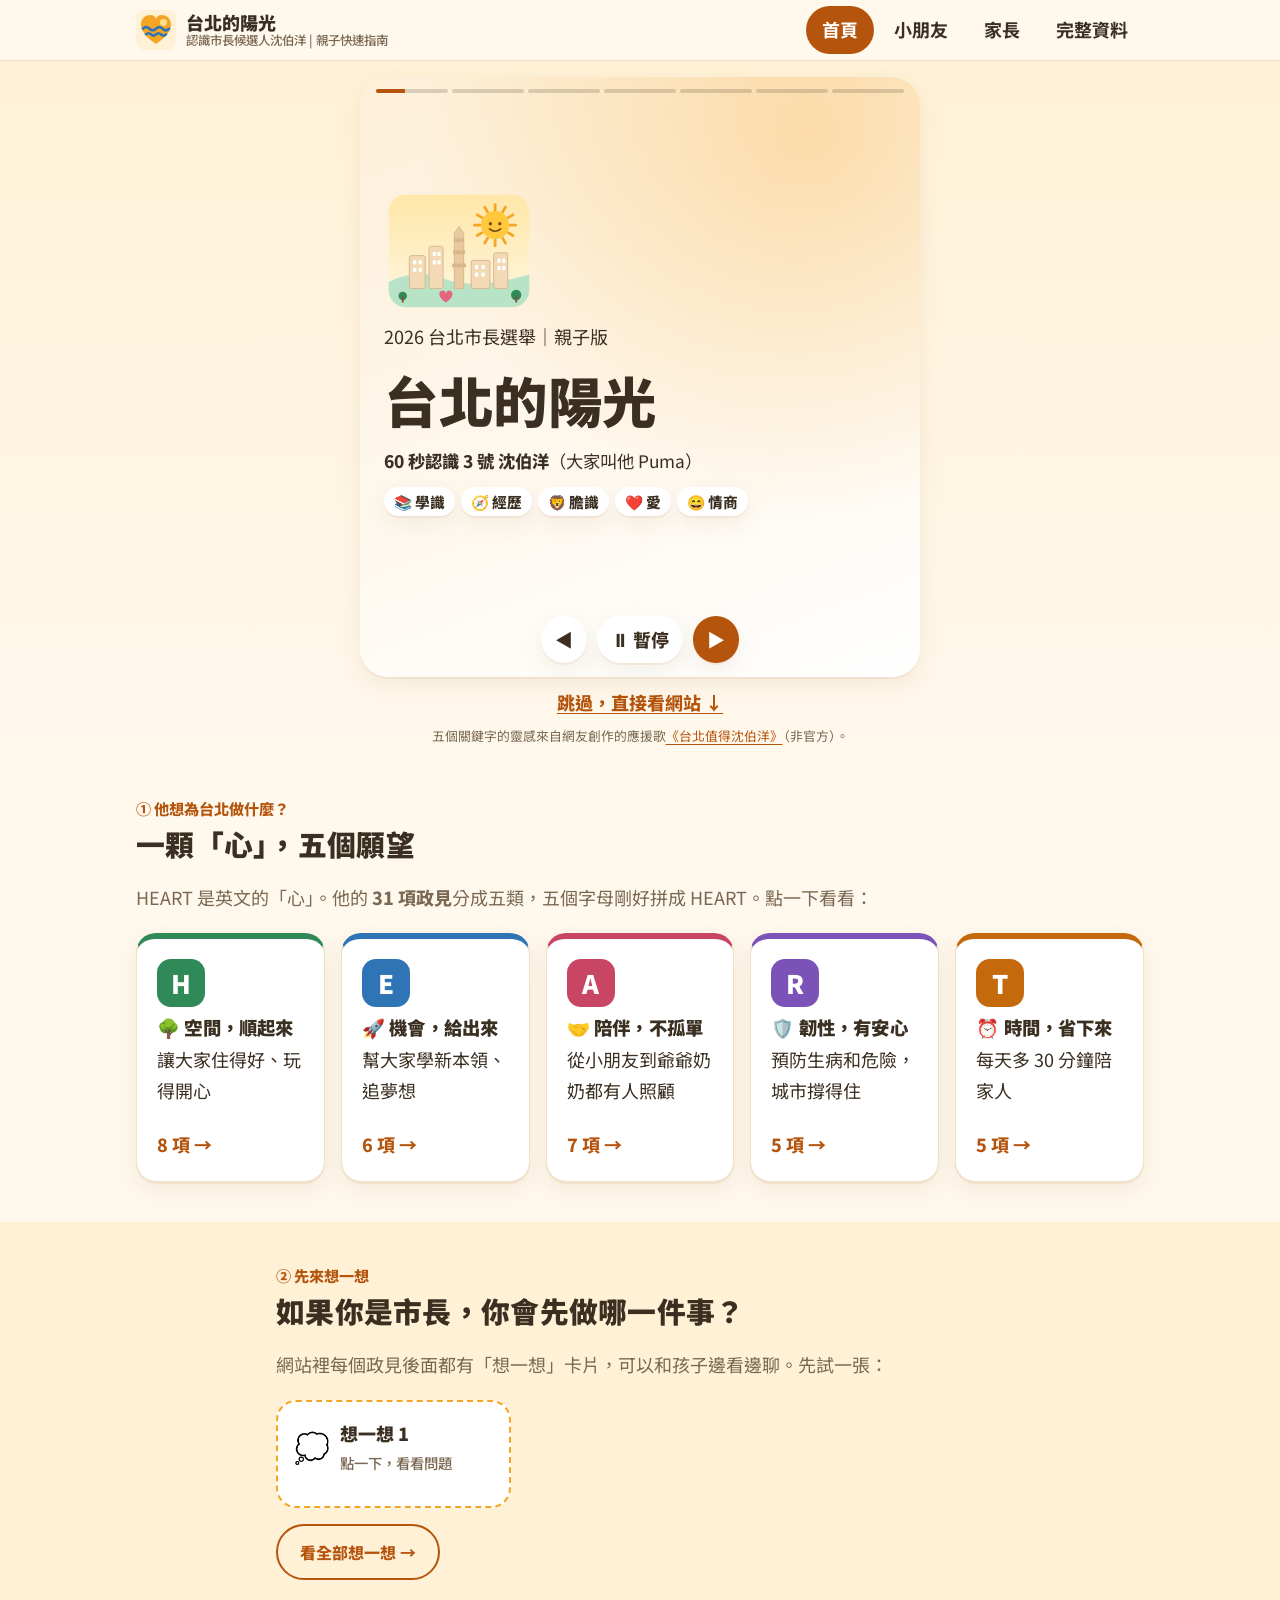
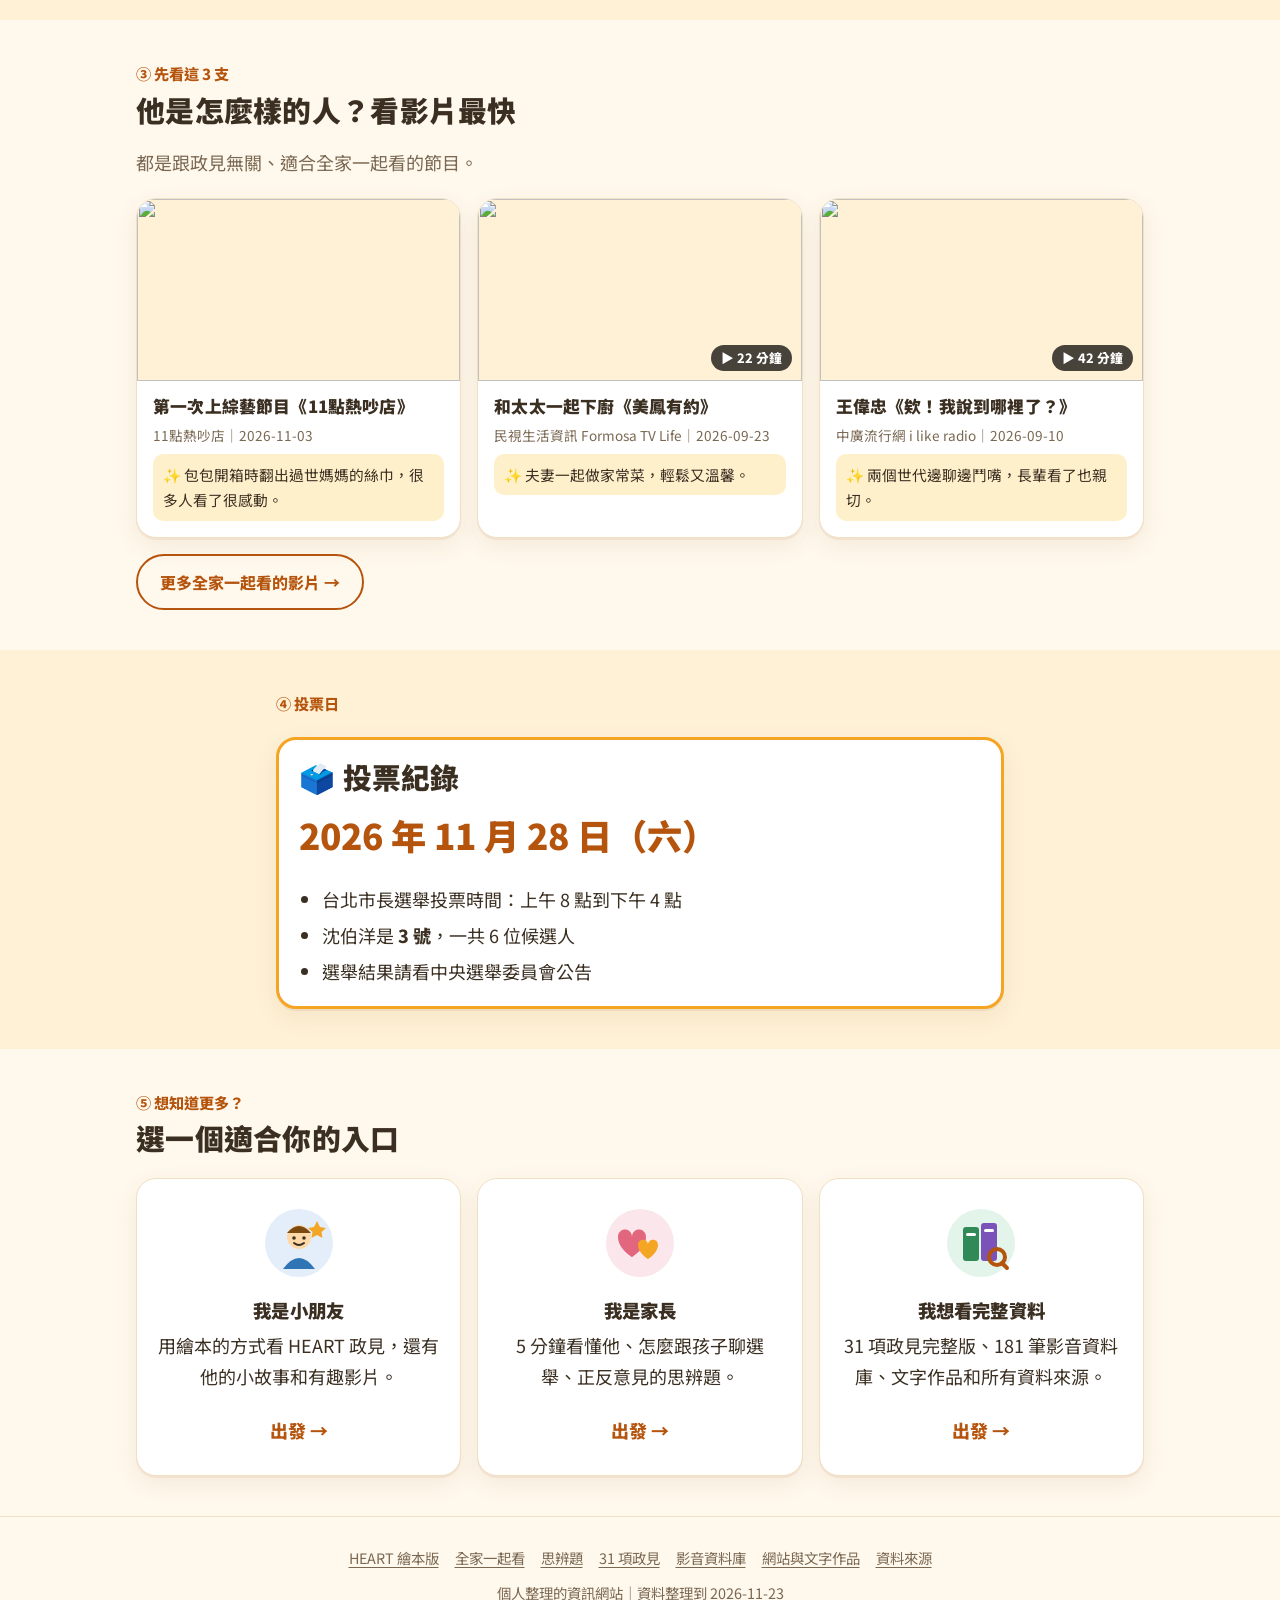
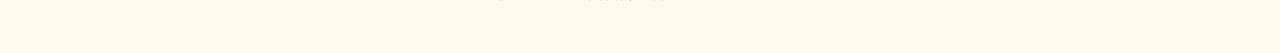
==== commit 2ee7115e: "網站圖示改為「洋流愛心」：分頁圖示、左上角標誌、手機主畫面圖示 Co-Authored-By: Claude Opus 5.5 <noreply@anthropic.com>" ====
--- a/index.html
+++ b/index.html
@@ -8,7 +8,10 @@
 <meta property="og:title" content="台北的陽光">
 <meta property="og:description" content="給家長和小朋友的台北市長候選人沈伯洋整理：他是誰、HEART 五大政見、親子想一想、適合全家看的影片，以及完整資料。">
 <meta name="theme-color" content="#fff8ec">
-<link rel="icon" href="data:image/svg+xml,%3Csvg%20width%3D%2264%22%20height%3D%2264%22%20viewBox%3D%220%200%2064%2064%22%20aria-hidden%3D%22true%22%3E%20%3Cg%20stroke%3D%22%23f5a524%22%20stroke-width%3D%225%22%20stroke-linecap%3D%22round%22%3E%3Cline%20x1%3D%2232%22%20y1%3D%224%22%20x2%3D%2232%22%20y2%3D%2211%22%20transform%3D%22rotate(0%2032%2032)%22%2F%3E%3Cline%20x1%3D%2232%22%20y1%3D%224%22%20x2%3D%2232%22%20y2%3D%2211%22%20transform%3D%22rotate(45%2032%2032)%22%2F%3E%3Cline%20x1%3D%2232%22%20y1%3D%224%22%20x2%3D%2232%22%20y2%3D%2211%22%20transform%3D%22rotate(90%2032%2032)%22%2F%3E%3Cline%20x1%3D%2232%22%20y1%3D%224%22%20x2%3D%2232%22%20y2%3D%2211%22%20transform%3D%22rotate(135%2032%2032)%22%2F%3E%3Cline%20x1%3D%2232%22%20y1%3D%224%22%20x2%3D%2232%22%20y2%3D%2211%22%20transform%3D%22rotate(180%2032%2032)%22%2F%3E%3Cline%20x1%3D%2232%22%20y1%3D%224%22%20x2%3D%2232%22%20y2%3D%2211%22%20transform%3D%22rotate(225%2032%2032)%22%2F%3E%3Cline%20x1%3D%2232%22%20y1%3D%224%22%20x2%3D%2232%22%20y2%3D%2211%22%20transform%3D%22rotate(270%2032%2032)%22%2F%3E%3Cline%20x1%3D%2232%22%20y1%3D%224%22%20x2%3D%2232%22%20y2%3D%2211%22%20transform%3D%22rotate(315%2032%2032)%22%2F%3E%3C%2Fg%3E%20%3Ccircle%20cx%3D%2232%22%20cy%3D%2232%22%20r%3D%2217%22%20fill%3D%22%23ffc83d%22%20stroke%3D%22%23f5a524%22%20stroke-width%3D%223%22%2F%3E%20%3C%2Fsvg%3E">
+<link rel="icon" href="assets/favicon.svg?v=a9279624" type="image/svg+xml">
+<link rel="icon" href="assets/icon-192.png?v=a9279624" sizes="192x192" type="image/png">
+<link rel="apple-touch-icon" href="assets/icon-180.png?v=a9279624">
+<link rel="manifest" href="site.webmanifest">
 <link rel="preconnect" href="https://fonts.googleapis.com">
 <link rel="preconnect" href="https://fonts.gstatic.com" crossorigin>
 <link rel="stylesheet" href="https://fonts.googleapis.com/css2?family=Noto+Sans+TC:wght@400;500;700;900&display=swap">
@@ -18,11 +21,7 @@
 <a class="sr-only" href="#main">跳到主要內容</a>
 <header class="site-header">
   <div class="wrap">
-    <a class="brand" href="index.html"><svg width="40" height="40" viewBox="0 0 64 64" aria-hidden="true">
-  <g stroke="#f5a524" stroke-width="5" stroke-linecap="round"><line x1="32" y1="4" x2="32" y2="11" transform="rotate(0 32 32)"/><line x1="32" y1="4" x2="32" y2="11" transform="rotate(45 32 32)"/><line x1="32" y1="4" x2="32" y2="11" transform="rotate(90 32 32)"/><line x1="32" y1="4" x2="32" y2="11" transform="rotate(135 32 32)"/><line x1="32" y1="4" x2="32" y2="11" transform="rotate(180 32 32)"/><line x1="32" y1="4" x2="32" y2="11" transform="rotate(225 32 32)"/><line x1="32" y1="4" x2="32" y2="11" transform="rotate(270 32 32)"/><line x1="32" y1="4" x2="32" y2="11" transform="rotate(315 32 32)"/></g>
-  <circle cx="32" cy="32" r="17" fill="#ffc83d" stroke="#f5a524" stroke-width="3"/>
-  <circle cx="26" cy="30" r="2.4" fill="#7a4a12"/><circle cx="38" cy="30" r="2.4" fill="#7a4a12"/><path d="M25 37 q7 6 14 0" stroke="#7a4a12" stroke-width="2.6" fill="none" stroke-linecap="round"/><circle cx="22" cy="36" r="2.6" fill="#ff9d7a" opacity=".7"/><circle cx="42" cy="36" r="2.6" fill="#ff9d7a" opacity=".7"/>
-</svg><span>台北的陽光<small>認識市長候選人沈伯洋 | 親子快速指南</small></span></a>
+    <a class="brand" href="index.html"><img src="assets/favicon.svg?v=a9279624" width="40" height="40" alt=""><span>台北的陽光<small>認識市長候選人沈伯洋 | 親子快速指南</small></span></a>
     <nav class="top-nav" aria-label="主選單"><a href="index.html" aria-current="page">首頁</a><a href="kids.html">小朋友</a><a href="parents.html">家長</a><a href="data.html">完整資料</a></nav>
   </div>
 </header>
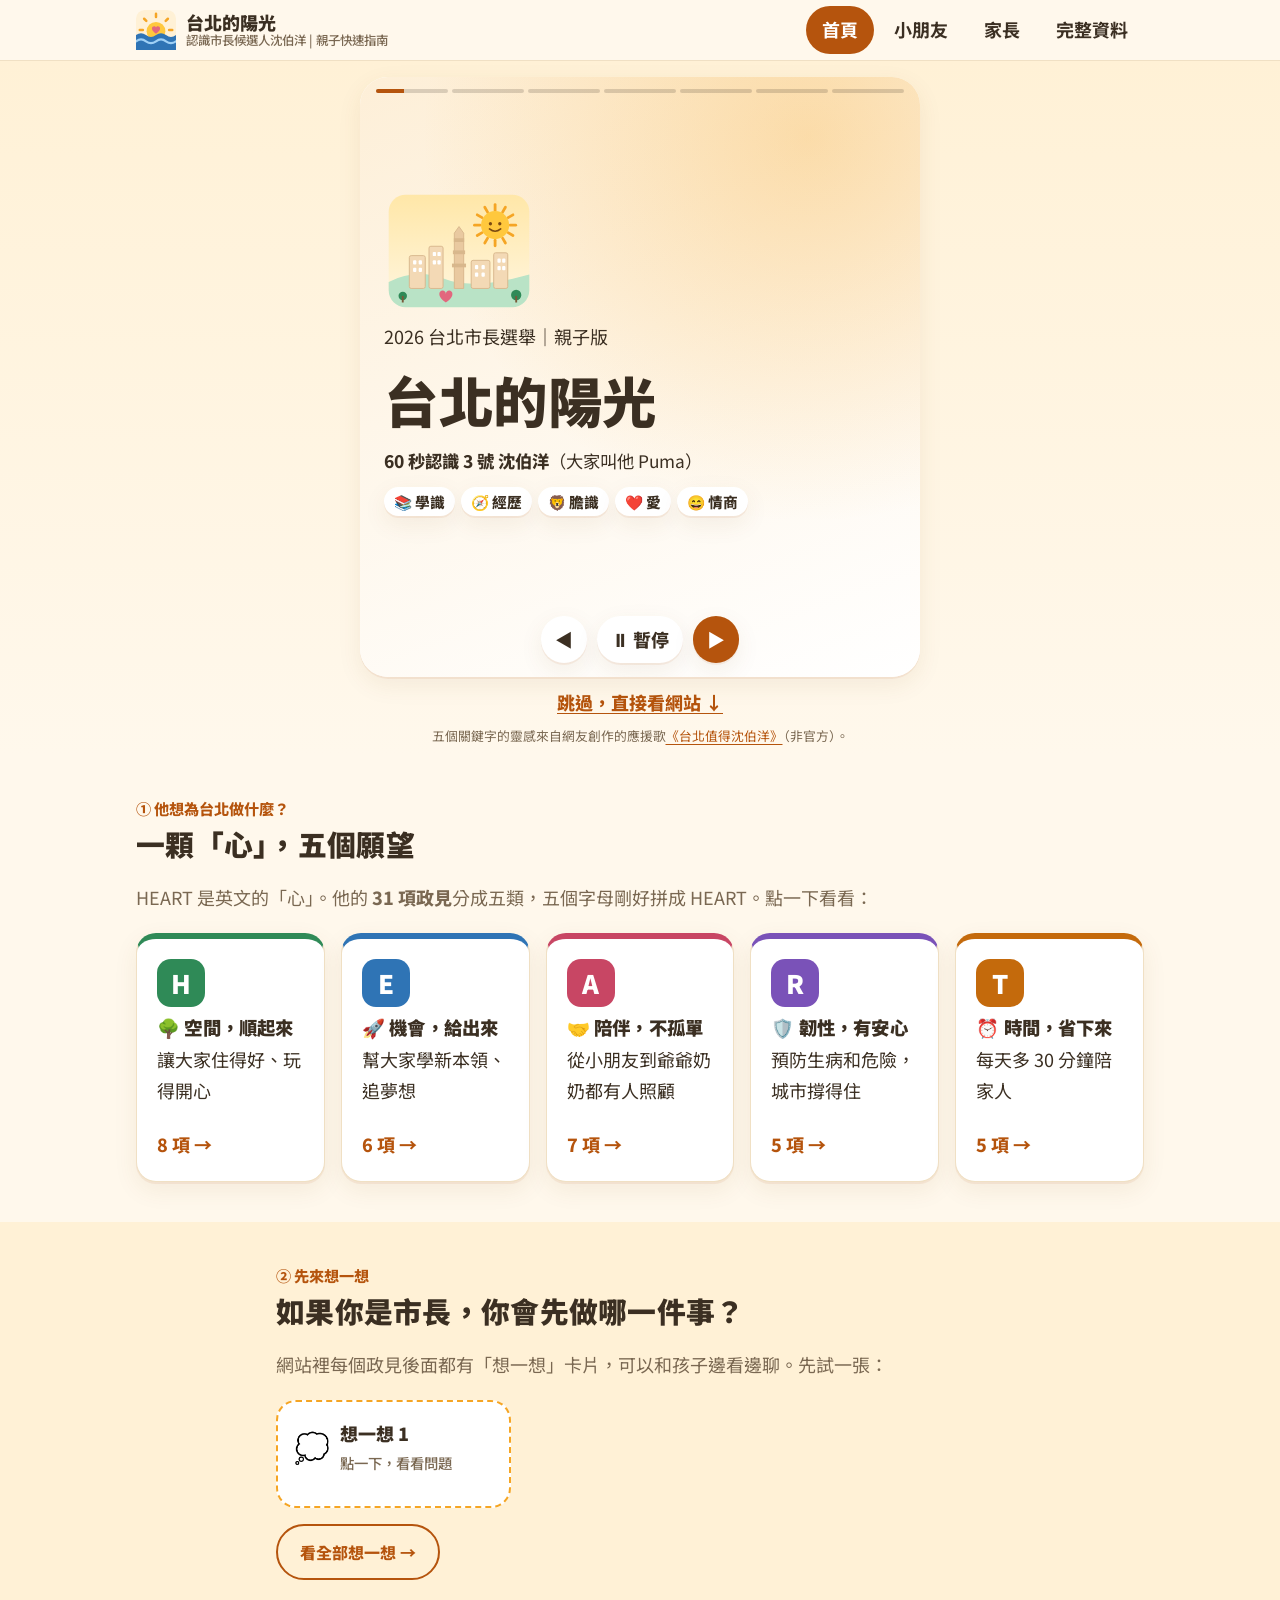
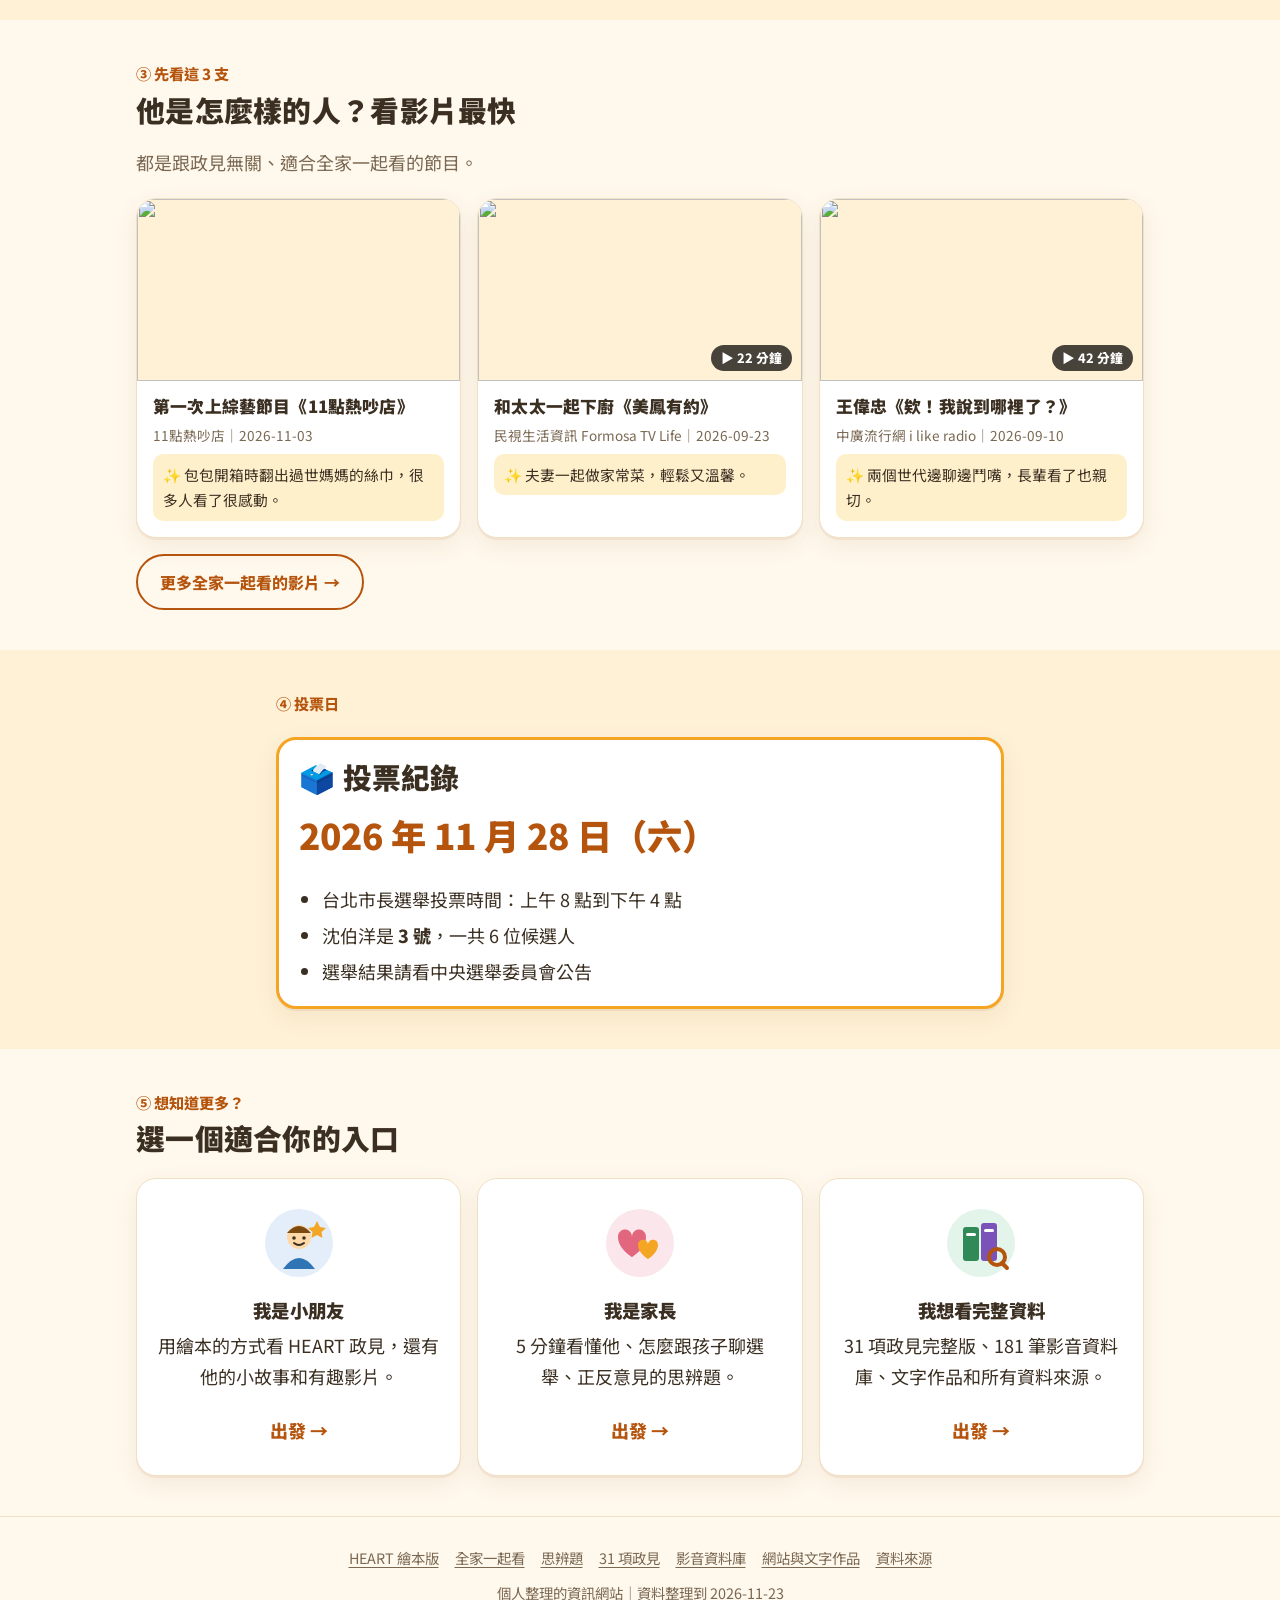
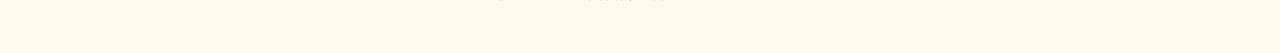
==== commit 14b25698: "網站圖示改為「洋流上的日出」，太陽胸口加小愛心 Co-Authored-By: Claude Opus 5.5 <noreply@anthropic.com>" ====
--- a/index.html
+++ b/index.html
@@ -8,9 +8,9 @@
 <meta property="og:title" content="台北的陽光">
 <meta property="og:description" content="給家長和小朋友的台北市長候選人沈伯洋整理：他是誰、HEART 五大政見、親子想一想、適合全家看的影片，以及完整資料。">
 <meta name="theme-color" content="#fff8ec">
-<link rel="icon" href="assets/favicon.svg?v=a9279624" type="image/svg+xml">
-<link rel="icon" href="assets/icon-192.png?v=a9279624" sizes="192x192" type="image/png">
-<link rel="apple-touch-icon" href="assets/icon-180.png?v=a9279624">
+<link rel="icon" href="assets/favicon.svg?v=5af626d4" type="image/svg+xml">
+<link rel="icon" href="assets/icon-192.png?v=5af626d4" sizes="192x192" type="image/png">
+<link rel="apple-touch-icon" href="assets/icon-180.png?v=5af626d4">
 <link rel="manifest" href="site.webmanifest">
 <link rel="preconnect" href="https://fonts.googleapis.com">
 <link rel="preconnect" href="https://fonts.gstatic.com" crossorigin>
@@ -21,7 +21,7 @@
 <a class="sr-only" href="#main">跳到主要內容</a>
 <header class="site-header">
   <div class="wrap">
-    <a class="brand" href="index.html"><img src="assets/favicon.svg?v=a9279624" width="40" height="40" alt=""><span>台北的陽光<small>認識市長候選人沈伯洋 | 親子快速指南</small></span></a>
+    <a class="brand" href="index.html"><img src="assets/favicon.svg?v=5af626d4" width="40" height="40" alt=""><span>台北的陽光<small>認識市長候選人沈伯洋 | 親子快速指南</small></span></a>
     <nav class="top-nav" aria-label="主選單"><a href="index.html" aria-current="page">首頁</a><a href="kids.html">小朋友</a><a href="parents.html">家長</a><a href="data.html">完整資料</a></nav>
   </div>
 </header>
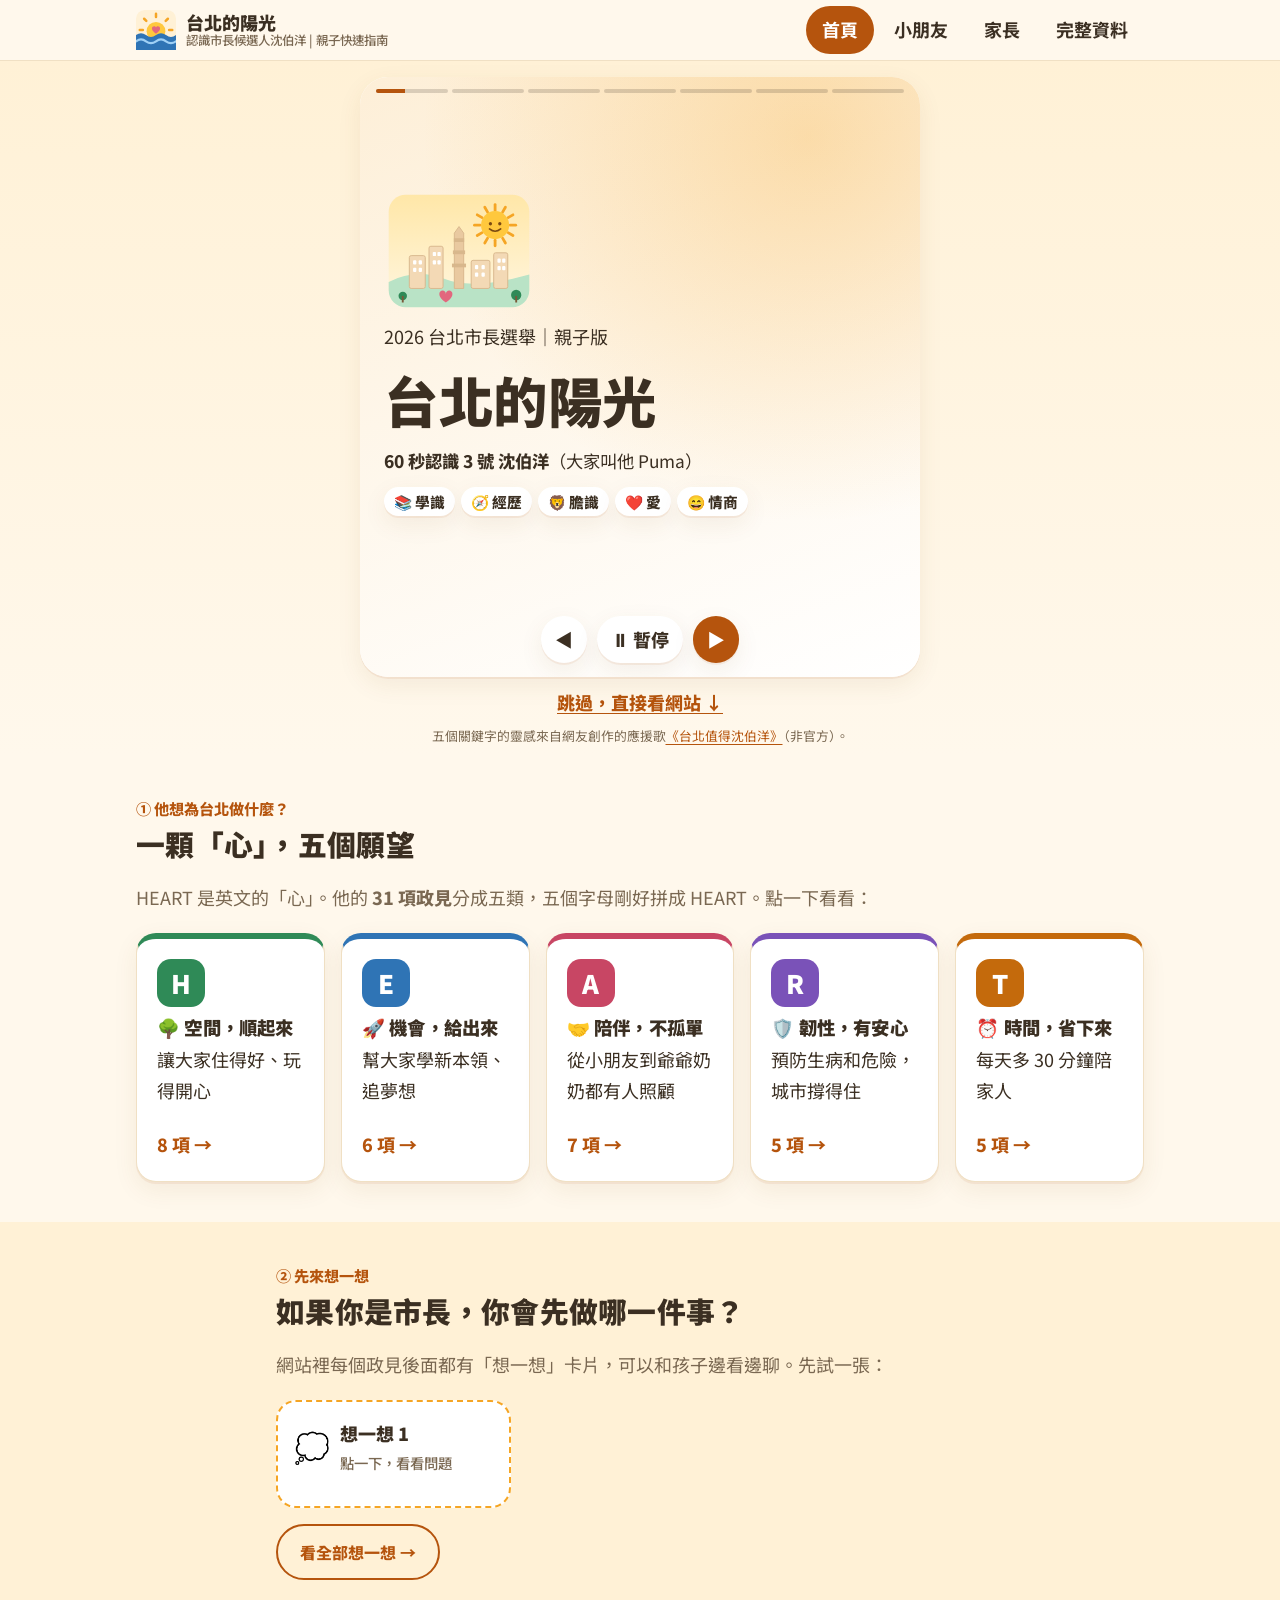
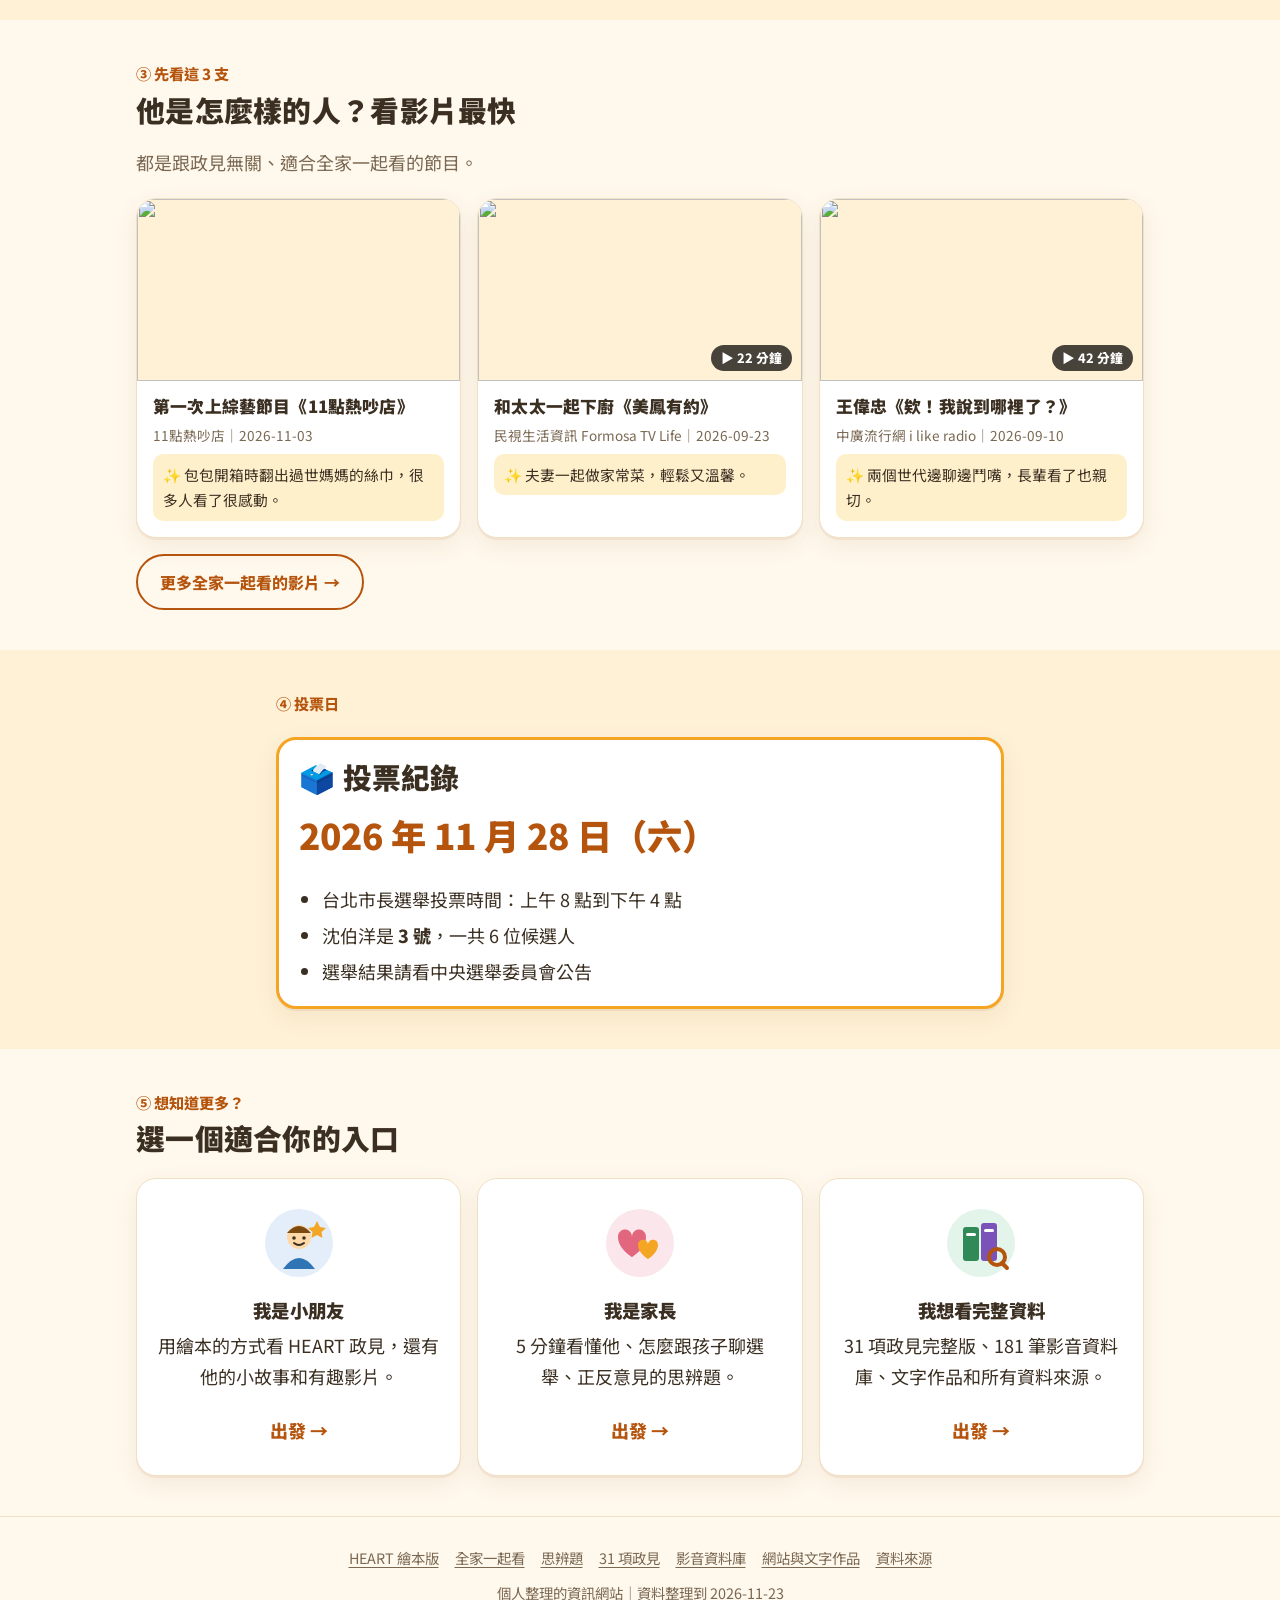
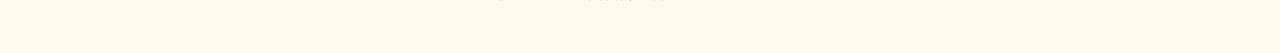
==== commit 5be8a5a7: "加入分享預覽圖（og:image）與分享設定，標語「台北靠3沈伯洋」 Co-Authored-By: Claude Opus 5.5 <noreply@anthropic.com>" ====
--- a/index.html
+++ b/index.html
@@ -5,8 +5,17 @@
 <meta name="viewport" content="width=device-width, initial-scale=1, viewport-fit=cover">
 <title>台北的陽光--認識市長候選人沈伯洋 | 親子快速指南</title>
 <meta name="description" content="給家長和小朋友的台北市長候選人沈伯洋整理：他是誰、HEART 五大政見、親子想一想、適合全家看的影片，以及完整資料。">
-<meta property="og:title" content="台北的陽光">
+<meta property="og:title" content="台北的陽光--認識市長候選人沈伯洋 | 親子快速指南">
 <meta property="og:description" content="給家長和小朋友的台北市長候選人沈伯洋整理：他是誰、HEART 五大政見、親子想一想、適合全家看的影片，以及完整資料。">
+<meta property="og:type" content="website">
+<meta property="og:site_name" content="台北的陽光">
+<meta property="og:locale" content="zh_TW">
+<meta property="og:url" content="https://shelly910732.github.io/puma-guide/">
+<meta property="og:image" content="https://shelly910732.github.io/puma-guide/assets/og-image.png?v=21bcf3ff">
+<meta property="og:image:width" content="1200">
+<meta property="og:image:height" content="630">
+<meta property="og:image:alt" content="台北的陽光：認識市長候選人沈伯洋，親子快速指南。台北靠 3 沈伯洋">
+<meta name="twitter:card" content="summary_large_image">
 <meta name="theme-color" content="#fff8ec">
 <link rel="icon" href="assets/favicon.svg?v=5af626d4" type="image/svg+xml">
 <link rel="icon" href="assets/icon-192.png?v=5af626d4" sizes="192x192" type="image/png">
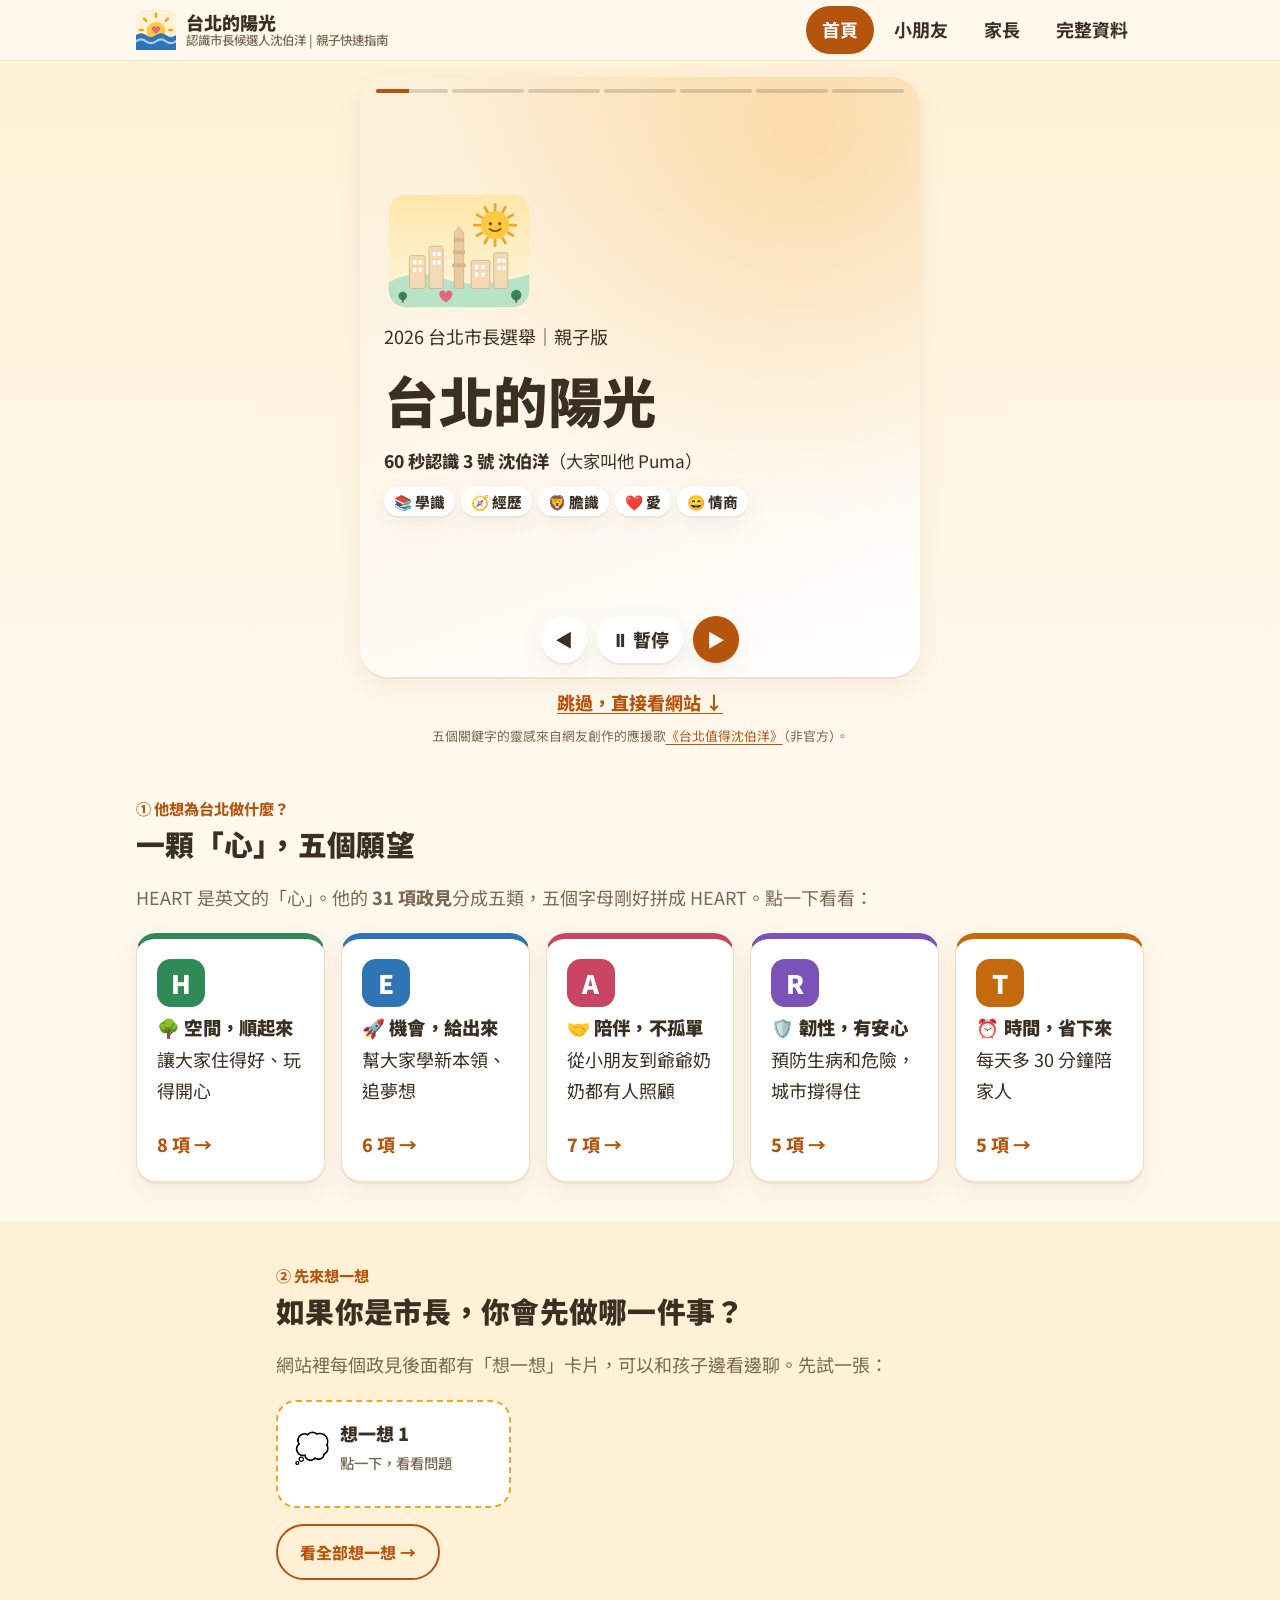
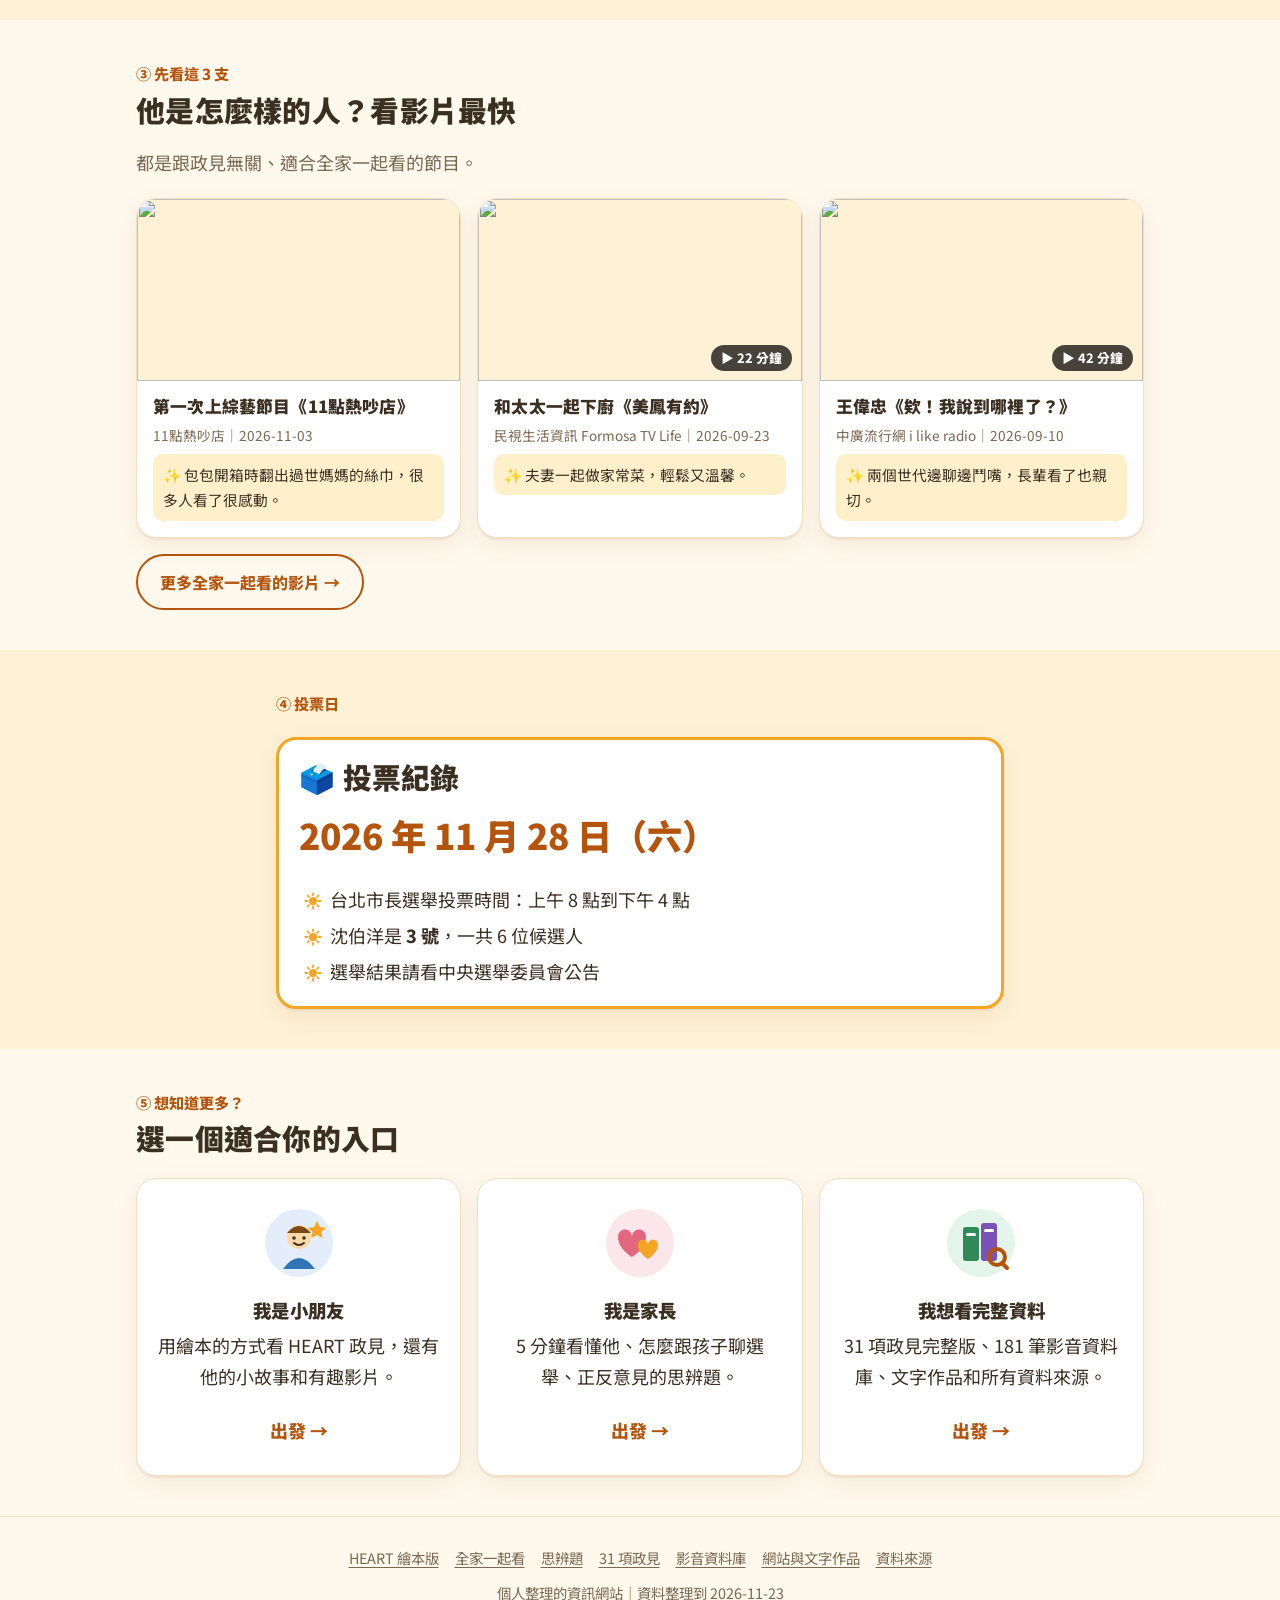
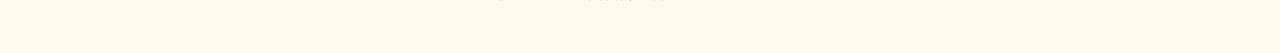
==== commit b35e97e7: "項目符號改為插畫風小太陽／小愛心；思辨題補充沈伯洋的組織與活動經歷 Co-Authored-By: Claude Opus 5.5 <noreply@anthropic.com>" ====
--- a/index.html
+++ b/index.html
@@ -24,7 +24,7 @@
 <link rel="preconnect" href="https://fonts.googleapis.com">
 <link rel="preconnect" href="https://fonts.gstatic.com" crossorigin>
 <link rel="stylesheet" href="https://fonts.googleapis.com/css2?family=Noto+Sans+TC:wght@400;500;700;900&display=swap">
-<link rel="stylesheet" href="assets/style.css?v=88ec52ce">
+<link rel="stylesheet" href="assets/style.css?v=0fba7d87">
 </head>
 <body>
 <a class="sr-only" href="#main">跳到主要內容</a>
--- a/assets/style.css
+++ b/assets/style.css
@@ -350,3 +350,20 @@
 .threads-embed { background: var(--bg-2); min-height: 120px; display: grid; place-items: center; padding: 8px; }
 .threads-embed iframe { max-width: 100% !important; }
 .threads-fallback { display: inline-flex; padding: 14px 20px; border-radius: 999px; background: var(--accent); color: var(--on-accent); font-weight: 800; text-decoration: none; }
+
+/* ---------- 插畫風項目符號：小太陽（一般清單）、小愛心（故事章節） ---------- */
+:root {
+  --mini-sun: url("data:image/svg+xml,%3Csvg xmlns='http://www.w3.org/2000/svg' viewBox='0 0 24 24'%3E%3Ccircle cx='12' cy='12' r='5.5'/%3E%3Cg stroke='%23000' stroke-width='2.4' stroke-linecap='round'%3E%3Cpath d='M12 1.8v2.6M12 19.6v2.6M1.8 12h2.6M19.6 12h2.6M4.8 4.8l1.8 1.8M17.4 17.4l1.8 1.8M4.8 19.2l1.8-1.8M17.4 6.6l1.8-1.8'/%3E%3C/g%3E%3C/svg%3E");
+  --mini-heart: url("data:image/svg+xml,%3Csvg xmlns='http://www.w3.org/2000/svg' viewBox='0 0 24 24'%3E%3Cpath d='M12 21s-8.5-5.2-8.5-11.2C3.5 6.6 5.9 4.5 8.4 4.5c1.7 0 3 .9 3.6 2.2.6-1.3 1.9-2.2 3.6-2.2 2.5 0 4.9 2.1 4.9 5.3C20.5 15.8 12 21 12 21z'/%3E%3C/svg%3E");
+}
+main ul:not(.vlist):not(.timeline):not(.chips) { list-style: none; padding-left: 1.7em; }
+main ul:not(.vlist):not(.timeline):not(.chips) > li { position: relative; }
+main ul:not(.vlist):not(.timeline):not(.chips) > li::before {
+  content: ""; position: absolute; left: -1.45em; top: .42em; width: 1em; height: 1em;
+  background: var(--bullet, var(--sun));
+  -webkit-mask: var(--mini-sun) center / contain no-repeat; mask: var(--mini-sun) center / contain no-repeat;
+}
+.chapter ul > li::before { content: "" !important; --bullet: var(--sc); -webkit-mask-image: var(--mini-heart) !important; mask-image: var(--mini-heart) !important; left: -1.45em !important; top: .45em !important; width: .95em; height: .95em; color: inherit; font-size: inherit; }
+.chapter ul { padding-left: 1.7em !important; }
+.chapter li { padding-left: 0 !important; }
+main ol li::marker { color: var(--accent); font-weight: 900; }
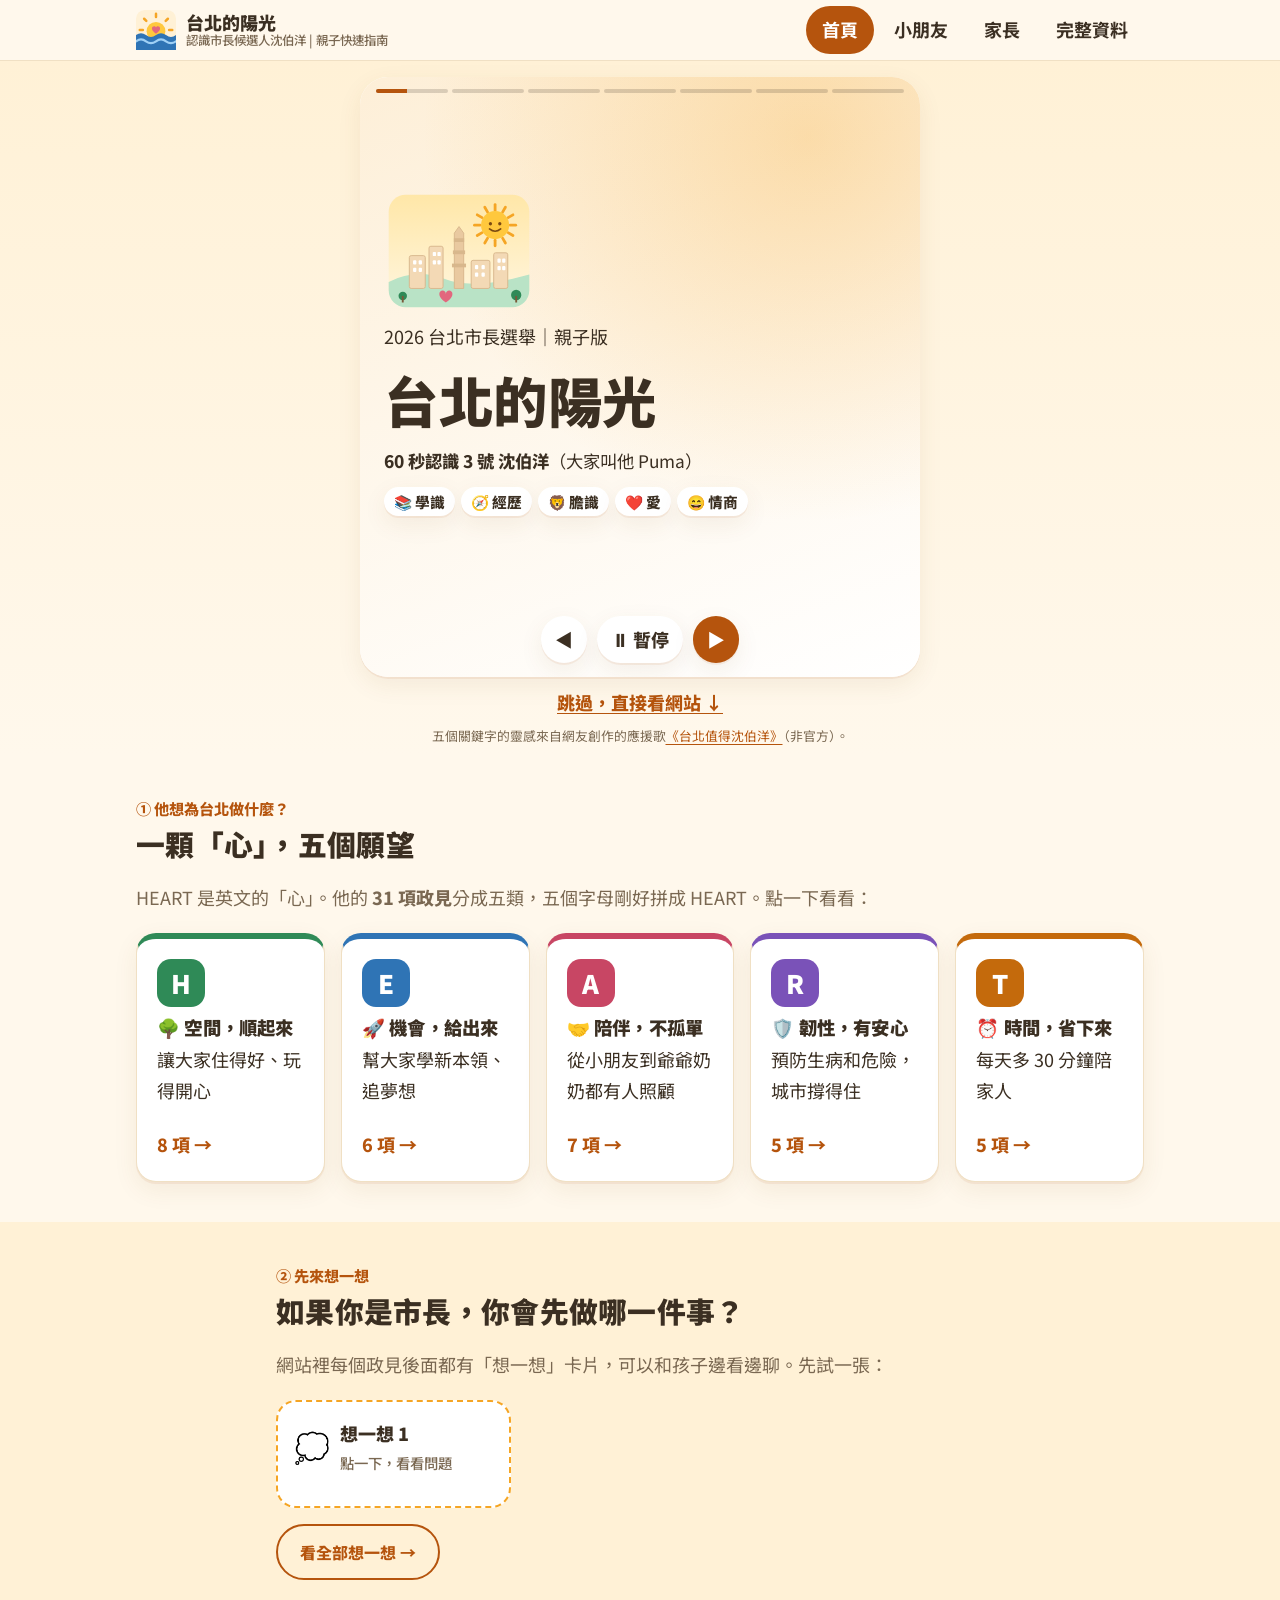
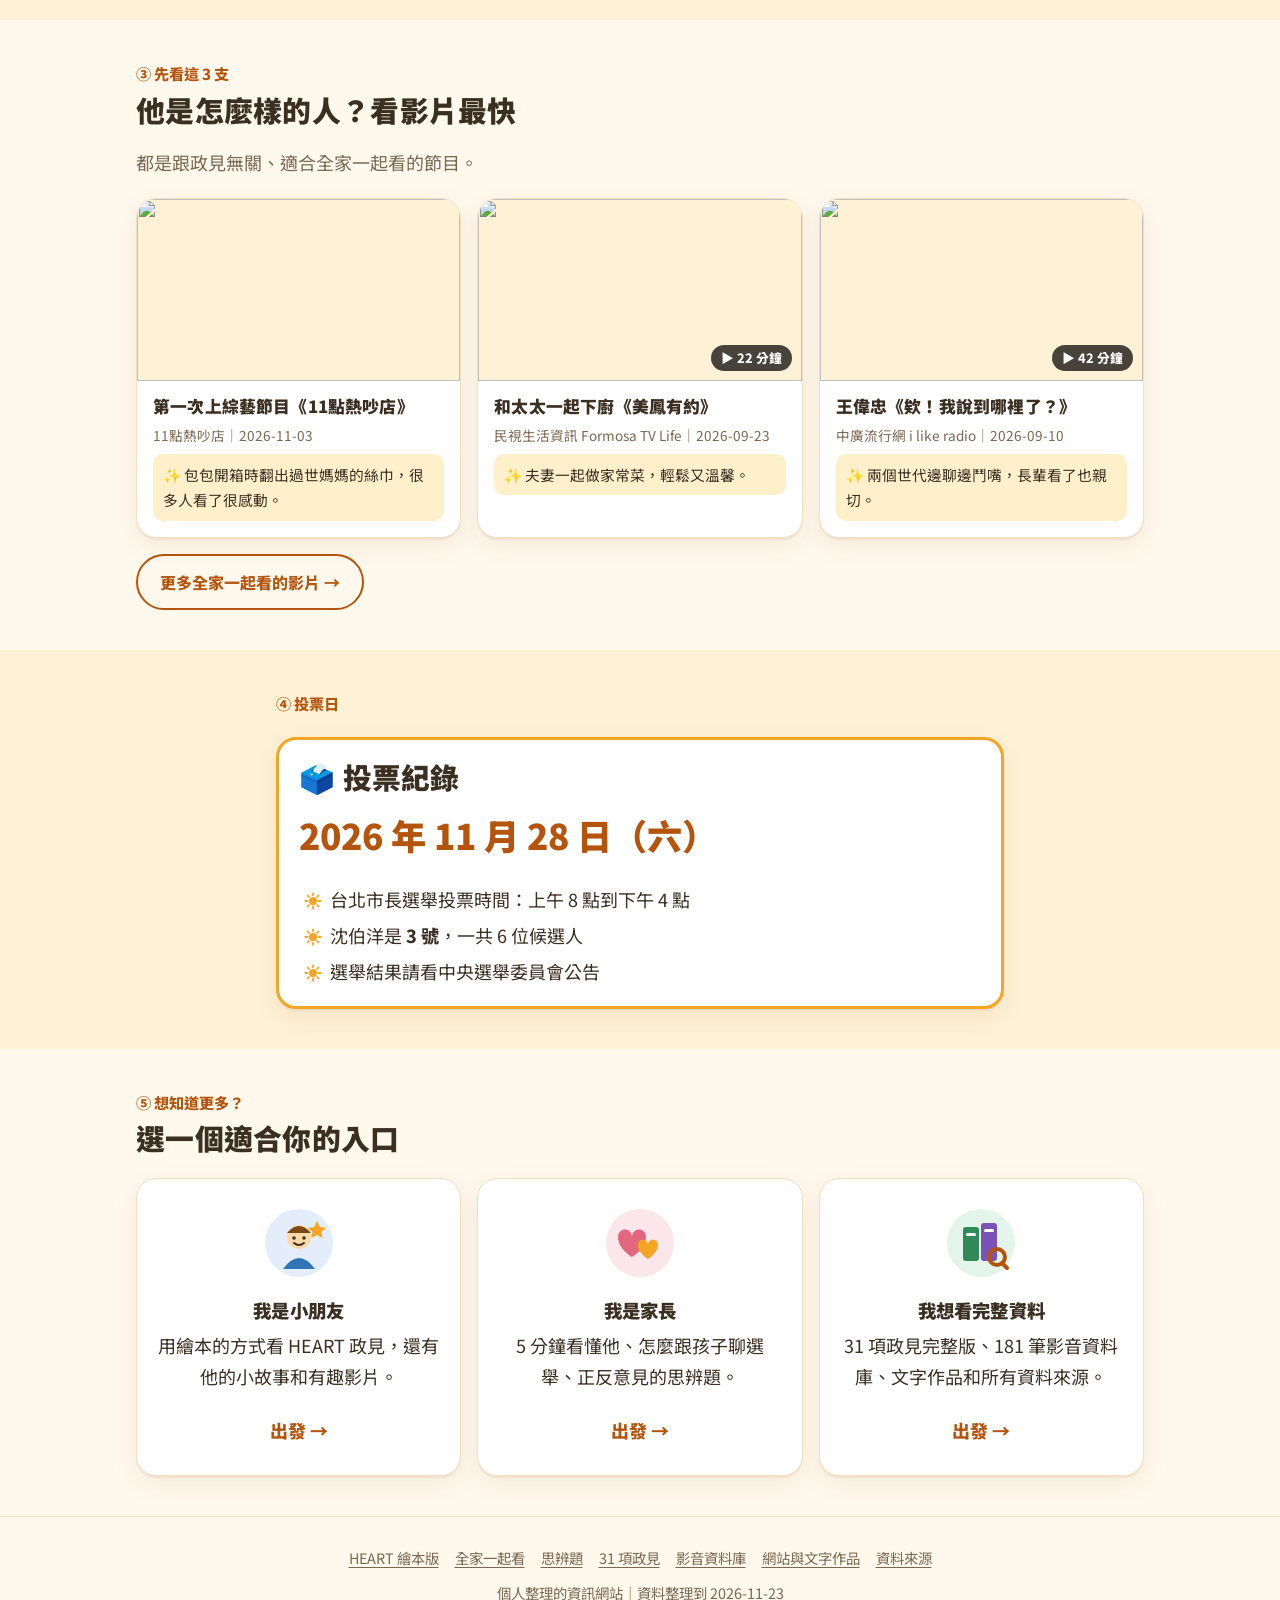
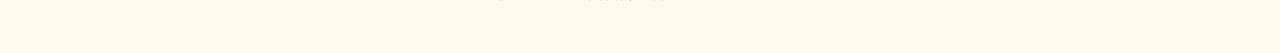
==== commit 78bee49f: "連結小圖示改為插畫風；思辨題補官網經歷；家長區與小故事加入團隊精神 Co-Authored-By: Claude Opus 5.5 <noreply@anthropic.com>" ====
--- a/index.html
+++ b/index.html
@@ -24,7 +24,7 @@
 <link rel="preconnect" href="https://fonts.googleapis.com">
 <link rel="preconnect" href="https://fonts.gstatic.com" crossorigin>
 <link rel="stylesheet" href="https://fonts.googleapis.com/css2?family=Noto+Sans+TC:wght@400;500;700;900&display=swap">
-<link rel="stylesheet" href="assets/style.css?v=0fba7d87">
+<link rel="stylesheet" href="assets/style.css?v=e65d99fc">
 </head>
 <body>
 <a class="sr-only" href="#main">跳到主要內容</a>
--- a/assets/style.css
+++ b/assets/style.css
@@ -179,7 +179,7 @@
 .note strong:first-child { color: var(--accent-strong); }
 .src { font-size: .85rem; color: var(--muted); }
 .src a { color: var(--muted); }
-.src::before { content: "📎 "; }
+.src::before { content: ""; display: inline-block; width: 1.1em; height: 1.1em; vertical-align: -.2em; margin-right: .3em; background: var(--accent); -webkit-mask: var(--mini-link) center / contain no-repeat; mask: var(--mini-link) center / contain no-repeat; }
 
 /* policy card (title = question, body keeps policy name) */
 .policy { position: relative; }
@@ -367,3 +367,6 @@
 .chapter ul { padding-left: 1.7em !important; }
 .chapter li { padding-left: 0 !important; }
 main ol li::marker { color: var(--accent); font-weight: 900; }
+:root { --mini-link: url("data:image/svg+xml,%3Csvg xmlns='http://www.w3.org/2000/svg' viewBox='0 0 24 24' fill='none' stroke='%23000' stroke-width='2.8' stroke-linecap='round'%3E%3Cpath d='M10 14a4.5 4.5 0 0 0 6.4 0l3-3a4.5 4.5 0 0 0-6.4-6.4l-1.2 1.2'/%3E%3Cpath d='M14 10a4.5 4.5 0 0 0-6.4 0l-3 3a4.5 4.5 0 0 0 6.4 6.4l1.2-1.2'/%3E%3Ccircle cx='20' cy='20' r='2.6' fill='%23000' stroke='none'/%3E%3C/svg%3E"); }
+.ico-link { display: inline-block; width: 1em; height: 1em; vertical-align: -.12em; background: var(--sun); -webkit-mask: var(--mini-link) center / contain no-repeat; mask: var(--mini-link) center / contain no-repeat; }
+.card .emoji.ico-link { width: 2rem; height: 2rem; }
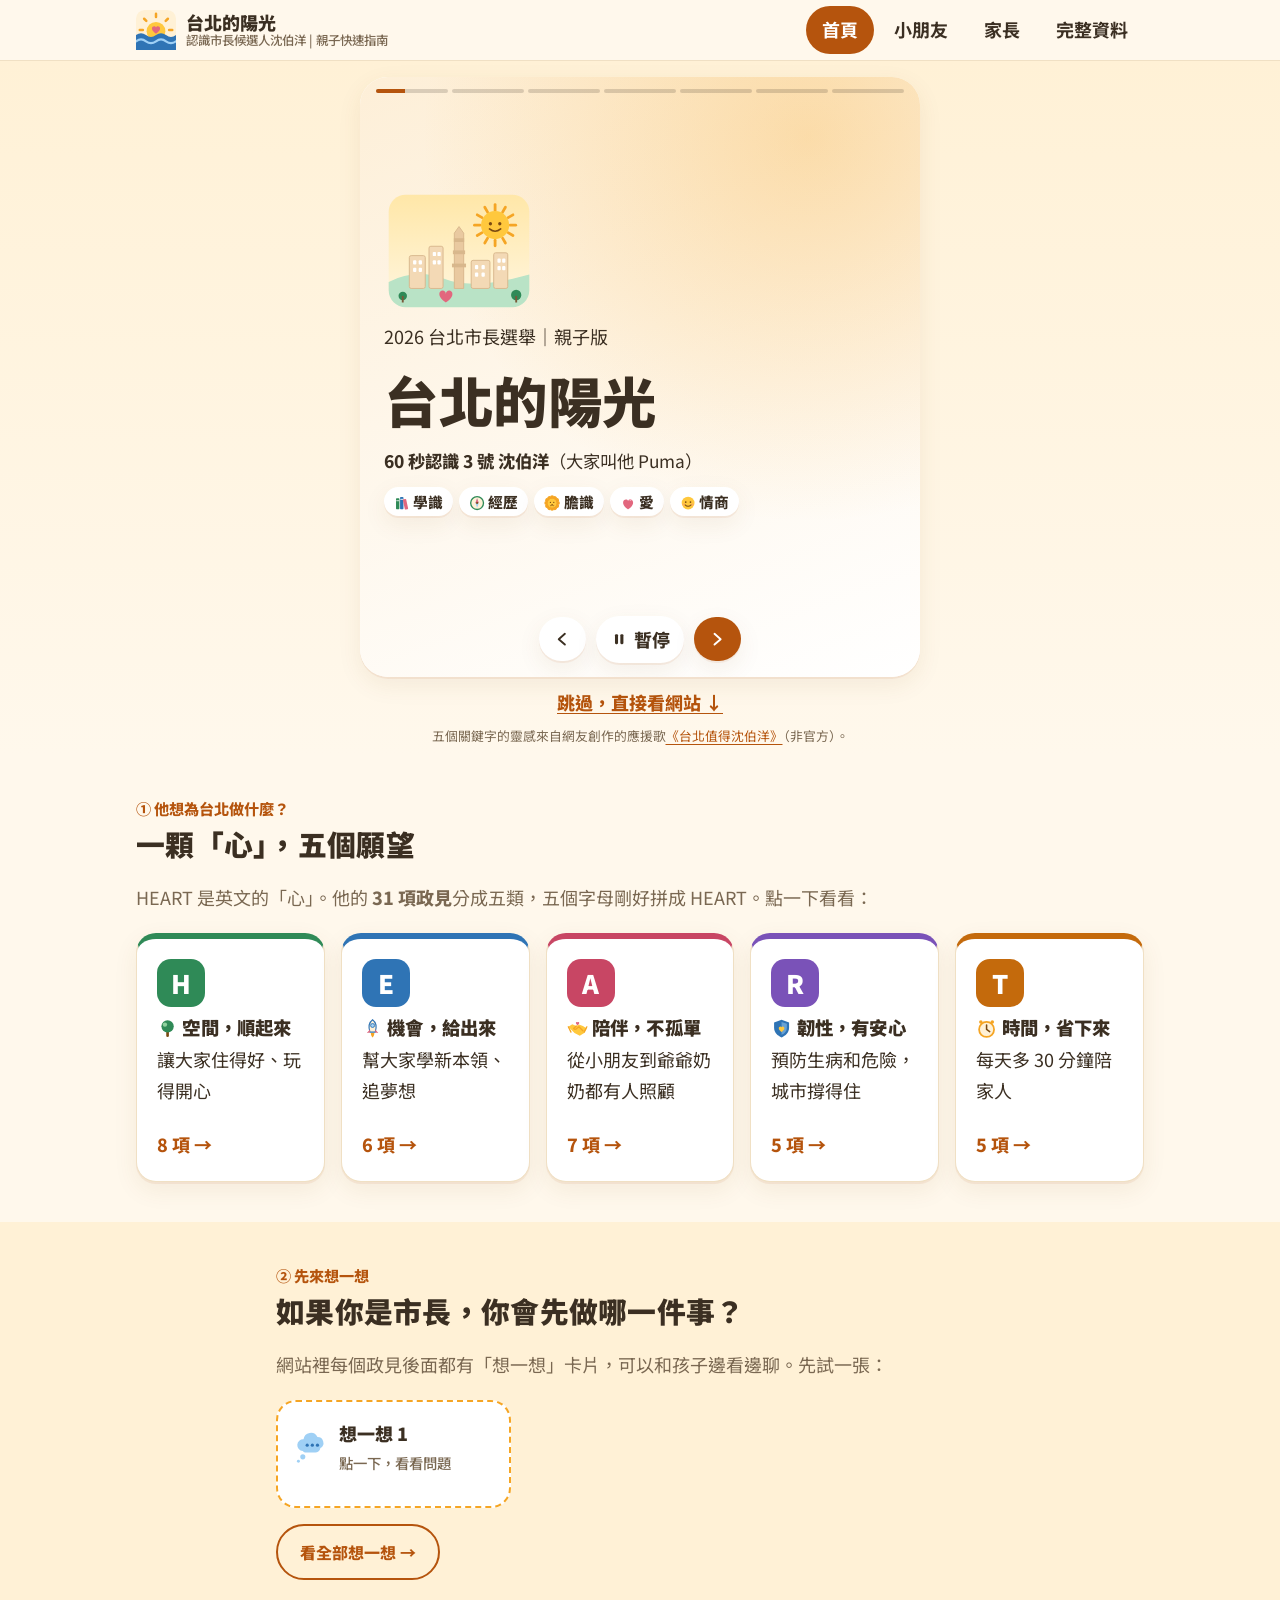
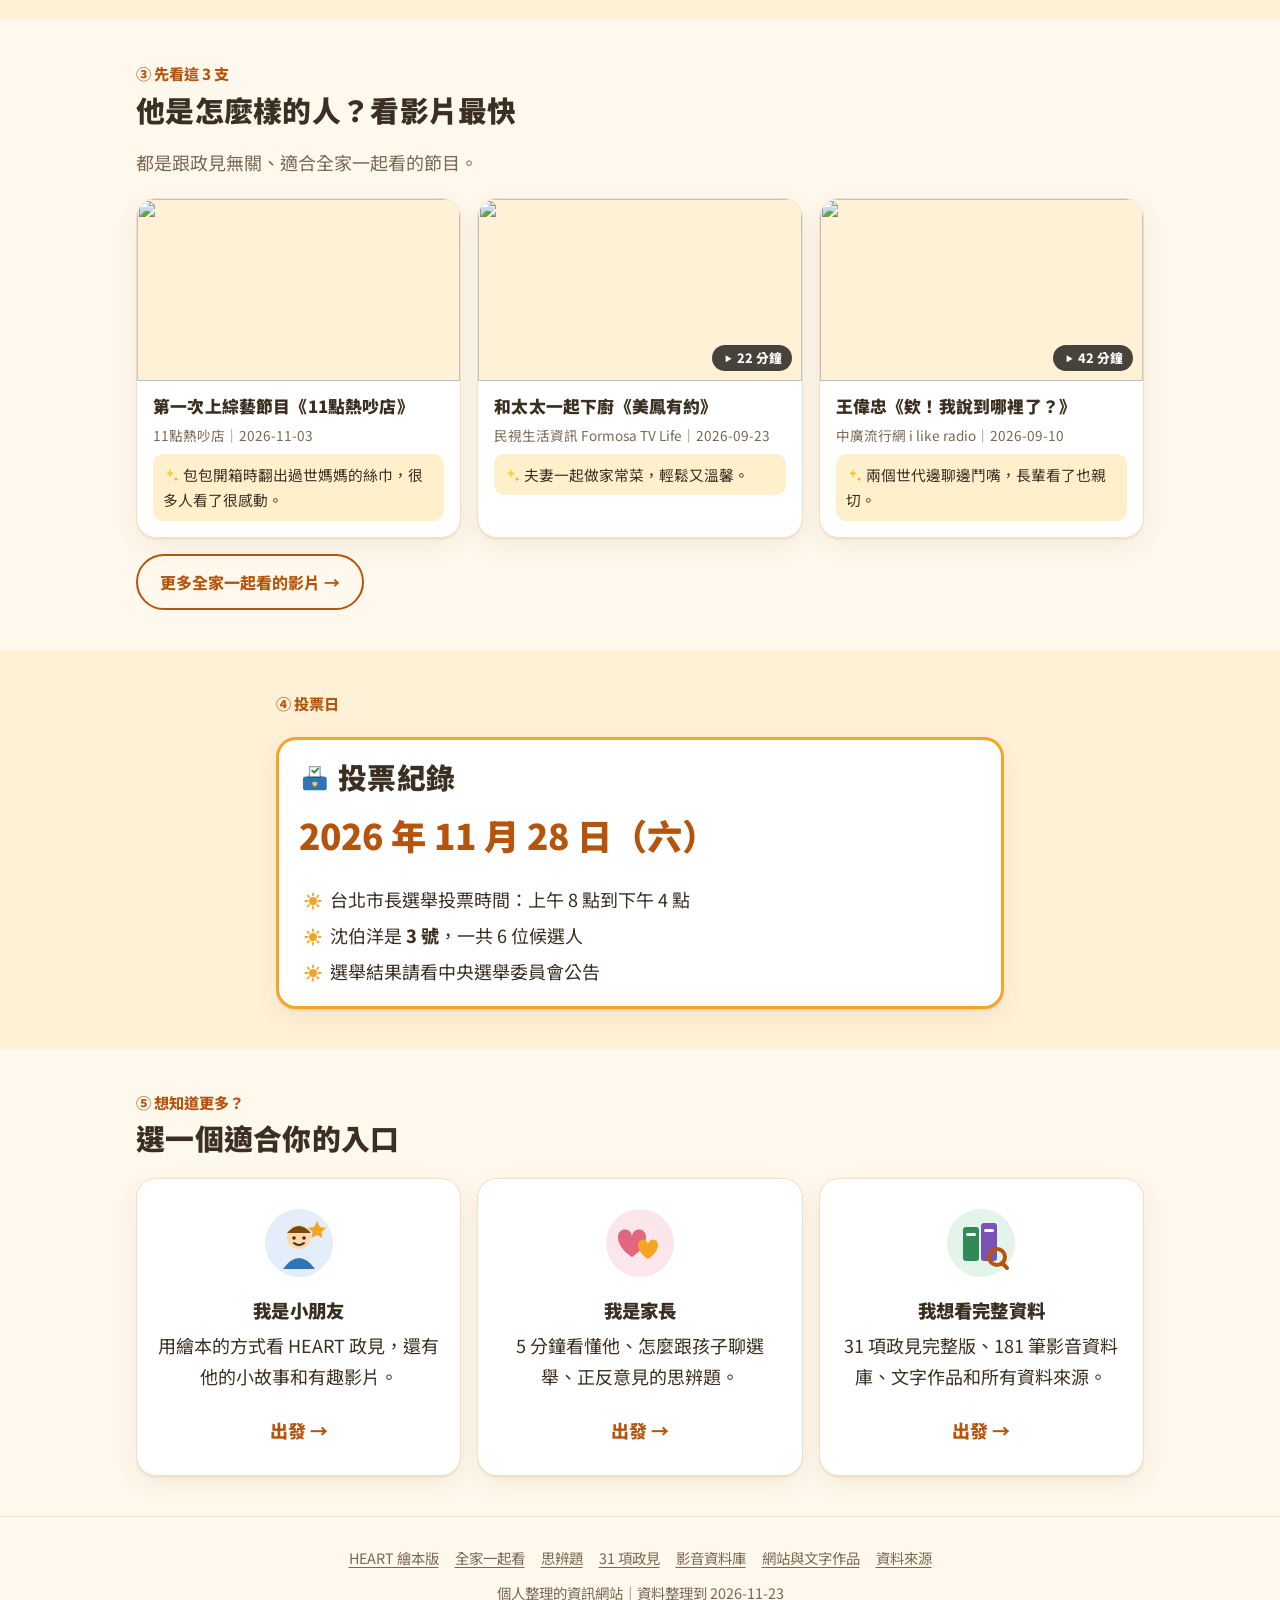
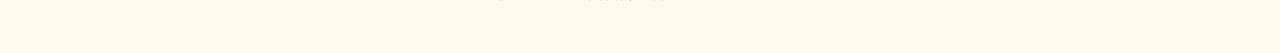
==== commit e552f66a: "全站 emoji 改為自繪插畫風圖示（61 個），與網站標誌同色盤 Co-Authored-By: Claude Opus 5.5 <noreply@anthropic.com>" ====
--- a/index.html
+++ b/index.html
@@ -24,7 +24,7 @@
 <link rel="preconnect" href="https://fonts.googleapis.com">
 <link rel="preconnect" href="https://fonts.gstatic.com" crossorigin>
 <link rel="stylesheet" href="https://fonts.googleapis.com/css2?family=Noto+Sans+TC:wght@400;500;700;900&display=swap">
-<link rel="stylesheet" href="assets/style.css?v=e65d99fc">
+<link rel="stylesheet" href="assets/style.css?v=e2b2c051">
 </head>
 <body>
 <a class="sr-only" href="#main">跳到主要內容</a>
@@ -61,40 +61,40 @@
           <span class="eyebrow pop">2026 台北市長選舉｜親子版</span>
           <h1 class="pop">台北的陽光</h1>
           <p class="pop"><b>60 秒認識 3 號 沈伯洋</b>（大家叫他 Puma）</p>
-          <div class="facets5 pop"><span>📚 學識</span><span>🧭 經歷</span><span>🦁 膽識</span><span>❤️ 愛</span><span>😄 情商</span></div>
+          <div class="facets5 pop"><span><svg class="ic" viewBox="0 0 48 48" aria-hidden="true" focusable="false"><rect x="6" y="10" width="10" height="32" rx="2" fill="#2F8A57"/><rect x="18" y="6" width="10" height="36" rx="2" fill="#2F74B5"/><rect x="29" y="12" width="10" height="31" rx="2" transform="rotate(-12 34 27)" fill="#E2677E"/><path d="M8 17h6M20 13h6" stroke="#FFFFFF" stroke-width="2.4" stroke-linecap="round" stroke-linejoin="round" fill="none"/></svg> 學識</span><span><svg class="ic" viewBox="0 0 48 48" aria-hidden="true" focusable="false"><circle cx="24" cy="24" r="19" fill="#FFF1D6" stroke="#2F8A57" stroke-width="4"/><path d="M24 10l5 14-5 14-5-14z" fill="#9FD0F5"/><path d="M24 10l5 14h-10z" fill="#E2677E"/><circle cx="24" cy="24" r="3" fill="#7A4A12"/></svg> 經歷</span><span><svg class="ic" viewBox="0 0 48 48" aria-hidden="true" focusable="false"><circle cx="24" cy="7" r="6" fill="#F5A524" transform="rotate(0 24 24)"/><circle cx="24" cy="7" r="6" fill="#F5A524" transform="rotate(30 24 24)"/><circle cx="24" cy="7" r="6" fill="#F5A524" transform="rotate(60 24 24)"/><circle cx="24" cy="7" r="6" fill="#F5A524" transform="rotate(90 24 24)"/><circle cx="24" cy="7" r="6" fill="#F5A524" transform="rotate(120 24 24)"/><circle cx="24" cy="7" r="6" fill="#F5A524" transform="rotate(150 24 24)"/><circle cx="24" cy="7" r="6" fill="#F5A524" transform="rotate(180 24 24)"/><circle cx="24" cy="7" r="6" fill="#F5A524" transform="rotate(210 24 24)"/><circle cx="24" cy="7" r="6" fill="#F5A524" transform="rotate(240 24 24)"/><circle cx="24" cy="7" r="6" fill="#F5A524" transform="rotate(270 24 24)"/><circle cx="24" cy="7" r="6" fill="#F5A524" transform="rotate(300 24 24)"/><circle cx="24" cy="7" r="6" fill="#F5A524" transform="rotate(330 24 24)"/><circle cx="24" cy="24" r="13" fill="#FFC83D"/><circle cx="19" cy="22" r="1.8" fill="#7A4A12"/><circle cx="29" cy="22" r="1.8" fill="#7A4A12"/><path d="M21 27h6l-3 3z" fill="#7A4A12"/><path d="M24 30q-2 3-5 2M24 30q2 3 5 2" stroke="#7A4A12" stroke-width="1.8" stroke-linecap="round" stroke-linejoin="round" fill="none"/></svg> 膽識</span><span><svg class="ic" viewBox="0 0 48 48" aria-hidden="true" focusable="false"><path transform="translate(3 5.75) scale(1.75)" d="M12 21s-8.5-5.2-8.5-11.2C3.5 6.6 5.9 4.5 8.4 4.5c1.7 0 3 .9 3.6 2.2.6-1.3 1.9-2.2 3.6-2.2 2.5 0 4.9 2.1 4.9 5.3C20.5 15.8 12 21 12 21z" fill="#E2677E"/><circle cx="31" cy="15" r="3" fill="#F7A9BA"/></svg> 愛</span><span><svg class="ic" viewBox="0 0 48 48" aria-hidden="true" focusable="false"><circle cx="24" cy="24" r="19" fill="#FFC83D"/><circle cx="17" cy="21" r="2.6" fill="#7A4A12"/><circle cx="31" cy="21" r="2.6" fill="#7A4A12"/><path d="M15 29q9 9 18 0" stroke="#7A4A12" stroke-width="3" stroke-linecap="round" stroke-linejoin="round" fill="none"/><circle cx="11" cy="28" r="3" fill="#FF9D7A" opacity=".7"/><circle cx="37" cy="28" r="3" fill="#FF9D7A" opacity=".7"/></svg> 情商</span></div>
         </article>
         <article class="slide s-learn">
-          <span class="big-emoji pop">📚</span><span class="facet pop">學識</span>
+          <span class="big-emoji pop"><svg class="ic" viewBox="0 0 48 48" aria-hidden="true" focusable="false"><rect x="6" y="10" width="10" height="32" rx="2" fill="#2F8A57"/><rect x="18" y="6" width="10" height="36" rx="2" fill="#2F74B5"/><rect x="29" y="12" width="10" height="31" rx="2" transform="rotate(-12 34 27)" fill="#E2677E"/><path d="M8 17h6M20 13h6" stroke="#FFFFFF" stroke-width="2.4" stroke-linecap="round" stroke-linejoin="round" fill="none"/></svg></span><span class="facet pop">學識</span>
           <h2 class="pop">愛看書的五分埔少年</h2>
           <p class="pop">小時候最想當小說家。後來讀台大法律系，再去美國讀<b>犯罪學博士</b>。</p>
           <a class="clip pop" href="https://www.youtube.com/watch?v=dmLF1wjt1CU"><img src="https://i.ytimg.com/vi/dmLF1wjt1CU/mqdefault.jpg" alt="" loading="lazy"><span>從叛逆小孩到留美博士<small>鏡文學｜5 分鐘</small></span></a>
         </article>
         <article class="slide s-career">
-          <span class="big-emoji pop">🧭</span><span class="facet pop">經歷</span>
+          <span class="big-emoji pop"><svg class="ic" viewBox="0 0 48 48" aria-hidden="true" focusable="false"><circle cx="24" cy="24" r="19" fill="#FFF1D6" stroke="#2F8A57" stroke-width="4"/><path d="M24 10l5 14-5 14-5-14z" fill="#9FD0F5"/><path d="M24 10l5 14h-10z" fill="#E2677E"/><circle cx="24" cy="24" r="3" fill="#7A4A12"/></svg></span><span class="facet pop">經歷</span>
           <h2 class="pop">從「撲馬老師」到立委</h2>
           <p class="pop">當過補習班老師、大學教授，研究中國的假訊息，創辦「黑熊學院」，2024 年當上立委。</p>
           <a class="clip pop" href="https://www.youtube.com/watch?v=0jOSng47e4I"><img src="https://i.ytimg.com/vi/0jOSng47e4I/mqdefault.jpg" alt="" loading="lazy"><span>那些年，我在南陽街<small>沈伯洋Puma｜8 分鐘</small></span></a>
         </article>
         <article class="slide s-brave">
-          <span class="big-emoji pop">🦁</span><span class="facet pop">膽識</span>
+          <span class="big-emoji pop"><svg class="ic" viewBox="0 0 48 48" aria-hidden="true" focusable="false"><circle cx="24" cy="7" r="6" fill="#F5A524" transform="rotate(0 24 24)"/><circle cx="24" cy="7" r="6" fill="#F5A524" transform="rotate(30 24 24)"/><circle cx="24" cy="7" r="6" fill="#F5A524" transform="rotate(60 24 24)"/><circle cx="24" cy="7" r="6" fill="#F5A524" transform="rotate(90 24 24)"/><circle cx="24" cy="7" r="6" fill="#F5A524" transform="rotate(120 24 24)"/><circle cx="24" cy="7" r="6" fill="#F5A524" transform="rotate(150 24 24)"/><circle cx="24" cy="7" r="6" fill="#F5A524" transform="rotate(180 24 24)"/><circle cx="24" cy="7" r="6" fill="#F5A524" transform="rotate(210 24 24)"/><circle cx="24" cy="7" r="6" fill="#F5A524" transform="rotate(240 24 24)"/><circle cx="24" cy="7" r="6" fill="#F5A524" transform="rotate(270 24 24)"/><circle cx="24" cy="7" r="6" fill="#F5A524" transform="rotate(300 24 24)"/><circle cx="24" cy="7" r="6" fill="#F5A524" transform="rotate(330 24 24)"/><circle cx="24" cy="24" r="13" fill="#FFC83D"/><circle cx="19" cy="22" r="1.8" fill="#7A4A12"/><circle cx="29" cy="22" r="1.8" fill="#7A4A12"/><path d="M21 27h6l-3 3z" fill="#7A4A12"/><path d="M24 30q-2 3-5 2M24 30q2 3 5 2" stroke="#7A4A12" stroke-width="1.8" stroke-linecap="round" stroke-linejoin="round" fill="none"/></svg></span><span class="facet pop">膽識</span>
           <h2 class="pop">被中國立案偵查，也不退縮</h2>
           <p class="pop">2025 年，中國重慶公安說要「立案偵查」他。他的回應是：「台灣人沒在怕。」</p>
           <p class="pop src"><a href="https://www.cna.com.tw/news/aipl/202510280086.aspx">中央社報導</a></p>
         </article>
         <article class="slide s-love">
-          <span class="big-emoji pop">❤️</span><span class="facet pop">愛</span>
+          <span class="big-emoji pop"><svg class="ic" viewBox="0 0 48 48" aria-hidden="true" focusable="false"><path transform="translate(3 5.75) scale(1.75)" d="M12 21s-8.5-5.2-8.5-11.2C3.5 6.6 5.9 4.5 8.4 4.5c1.7 0 3 .9 3.6 2.2.6-1.3 1.9-2.2 3.6-2.2 2.5 0 4.9 2.1 4.9 5.3C20.5 15.8 12 21 12 21z" fill="#E2677E"/><circle cx="31" cy="15" r="3" fill="#F7A9BA"/></svg></span><span class="facet pop">愛</span>
           <h2 class="pop">透過收養，成為爸爸</h2>
           <p class="pop">大學時輔導少年，就決定以後要收養。現在有個女兒叫「小麻糬」，包包裡還帶著過世媽媽的絲巾。</p>
           <a class="clip pop" href="https://www.youtube.com/watch?v=YGkPslUR84c"><img src="https://i.ytimg.com/vi/YGkPslUR84c/mqdefault.jpg" alt="" loading="lazy"><span>孩子來的那天還是慌了<small>親子天下｜17 分鐘</small></span></a>
         </article>
         <article class="slide s-eq">
-          <span class="big-emoji pop">😄</span><span class="facet pop">情商</span>
+          <span class="big-emoji pop"><svg class="ic" viewBox="0 0 48 48" aria-hidden="true" focusable="false"><circle cx="24" cy="24" r="19" fill="#FFC83D"/><circle cx="17" cy="21" r="2.6" fill="#7A4A12"/><circle cx="31" cy="21" r="2.6" fill="#7A4A12"/><path d="M15 29q9 9 18 0" stroke="#7A4A12" stroke-width="3" stroke-linecap="round" stroke-linejoin="round" fill="none"/><circle cx="11" cy="28" r="3" fill="#FF9D7A" opacity=".7"/><circle cx="37" cy="28" r="3" fill="#FF9D7A" opacity=".7"/></svg></span><span class="facet pop">情商</span>
           <h2 class="pop">被罵也能笑著回</h2>
           <p class="pop">愛動漫、會扮勇者欣梅爾、玩光劍。被罵「人渣」時，他笑說：「可能鬍子沒刮，渣渣的。」</p>
           <a class="clip pop" href="https://www.youtube.com/watch?v=yCQKZIZ9D2g"><img src="https://i.ytimg.com/vi/yCQKZIZ9D2g/mqdefault.jpg" alt="" loading="lazy"><span>被罵人渣的神回覆<small>鏡新聞｜34 秒</small></span></a>
         </article>
         <article class="slide s-heart">
-          <span class="big-emoji pop">☀️</span>
+          <span class="big-emoji pop"><svg class="ic" viewBox="0 0 48 48" aria-hidden="true" focusable="false"><line x1="24" y1="3" x2="24" y2="7" transform="rotate(0 24 24)" stroke="#F5A524" stroke-width="3.5" stroke-linecap="round" stroke-linejoin="round" fill="none"/><line x1="24" y1="3" x2="24" y2="7" transform="rotate(45 24 24)" stroke="#F5A524" stroke-width="3.5" stroke-linecap="round" stroke-linejoin="round" fill="none"/><line x1="24" y1="3" x2="24" y2="7" transform="rotate(90 24 24)" stroke="#F5A524" stroke-width="3.5" stroke-linecap="round" stroke-linejoin="round" fill="none"/><line x1="24" y1="3" x2="24" y2="7" transform="rotate(135 24 24)" stroke="#F5A524" stroke-width="3.5" stroke-linecap="round" stroke-linejoin="round" fill="none"/><line x1="24" y1="3" x2="24" y2="7" transform="rotate(180 24 24)" stroke="#F5A524" stroke-width="3.5" stroke-linecap="round" stroke-linejoin="round" fill="none"/><line x1="24" y1="3" x2="24" y2="7" transform="rotate(225 24 24)" stroke="#F5A524" stroke-width="3.5" stroke-linecap="round" stroke-linejoin="round" fill="none"/><line x1="24" y1="3" x2="24" y2="7" transform="rotate(270 24 24)" stroke="#F5A524" stroke-width="3.5" stroke-linecap="round" stroke-linejoin="round" fill="none"/><line x1="24" y1="3" x2="24" y2="7" transform="rotate(315 24 24)" stroke="#F5A524" stroke-width="3.5" stroke-linecap="round" stroke-linejoin="round" fill="none"/><circle cx="24" cy="24" r="12" fill="#FFC83D"/><path transform="translate(17.4 18.45) scale(0.55)" d="M12 21s-8.5-5.2-8.5-11.2C3.5 6.6 5.9 4.5 8.4 4.5c1.7 0 3 .9 3.6 2.2.6-1.3 1.9-2.2 3.6-2.2 2.5 0 4.9 2.1 4.9 5.3C20.5 15.8 12 21 12 21z" fill="#E2677E"/></svg></span>
           <h2 class="pop">他想為台北做的 31 件事</h2>
           <p class="pop">分成五類，字母拼起來是 <b>HEART</b>（心）。</p>
           <div class="facets5 pop"><span>H｜空間，順起來</span><span>E｜機會，給出來</span><span>A｜陪伴，不孤單</span><span>R｜韌性，有安心</span><span>T｜時間，省下來</span></div>
@@ -102,9 +102,9 @@
         </article>
       </div>
       <div class="story-ctrl">
-        <button type="button" data-prev aria-label="上一張">◀</button>
-        <button type="button" data-play aria-pressed="false">⏸ 暫停</button>
-        <button type="button" class="next" data-next aria-label="下一張">▶</button>
+        <button type="button" data-prev aria-label="上一張"><svg class="ic" viewBox="0 0 48 48" aria-hidden="true" focusable="false"><path d="M31 10L15 24l16 14" stroke="currentColor" stroke-width="5" stroke-linecap="round" stroke-linejoin="round" fill="none"/></svg></button>
+        <button type="button" data-play aria-pressed="false"><span data-when="on"><svg class="ic" viewBox="0 0 48 48" aria-hidden="true" focusable="false"><rect x="13" y="11" width="8" height="26" rx="3" fill="currentColor"/><rect x="27" y="11" width="8" height="26" rx="3" fill="currentColor"/></svg> 暫停</span><span data-when="off" hidden><svg class="ic" viewBox="0 0 48 48" aria-hidden="true" focusable="false"><path d="M15 9v30l25-15z" fill="currentColor"/></svg> 播放</span></button>
+        <button type="button" class="next" data-next aria-label="下一張"><svg class="ic" viewBox="0 0 48 48" aria-hidden="true" focusable="false"><path d="M17 10l16 14-16 14" stroke="currentColor" stroke-width="5" stroke-linecap="round" stroke-linejoin="round" fill="none"/></svg></button>
       </div>
     </div>
     <a class="story-skip" href="#heart">跳過，直接看網站 ↓</a>
@@ -120,7 +120,7 @@
       <p class="lead">HEART 是英文的「心」。他的 <b>31 項政見</b>分成五類，五個字母剛好拼成 HEART。點一下看看：</p>
     </div>
     <div class="grid grid-5">
-      <a class="card heart-card L-H" href="kids.html#H"><span class="letter">H</span><h3>🌳 空間，順起來</h3><p>讓大家住得好、玩得開心</p><span class="go">8 項 →</span></a><a class="card heart-card L-E" href="kids.html#E"><span class="letter">E</span><h3>🚀 機會，給出來</h3><p>幫大家學新本領、追夢想</p><span class="go">6 項 →</span></a><a class="card heart-card L-A" href="kids.html#A"><span class="letter">A</span><h3>🤝 陪伴，不孤單</h3><p>從小朋友到爺爺奶奶都有人照顧</p><span class="go">7 項 →</span></a><a class="card heart-card L-R" href="kids.html#R"><span class="letter">R</span><h3>🛡️ 韌性，有安心</h3><p>預防生病和危險，城市撐得住</p><span class="go">5 項 →</span></a><a class="card heart-card L-T" href="kids.html#T"><span class="letter">T</span><h3>⏰ 時間，省下來</h3><p>每天多 30 分鐘陪家人</p><span class="go">5 項 →</span></a>
+      <a class="card heart-card L-H" href="kids.html#H"><span class="letter">H</span><h3><svg class="ic" viewBox="0 0 48 48" aria-hidden="true" focusable="false"><rect x="21" y="28" width="6" height="15" rx="3" fill="#7A4A12"/><circle cx="24" cy="19" r="14" fill="#2F8A57"/><circle cx="18" cy="15" r="5" fill="#8FD19E"/></svg> 空間，順起來</h3><p>讓大家住得好、玩得開心</p><span class="go">8 項 →</span></a><a class="card heart-card L-E" href="kids.html#E"><span class="letter">E</span><h3><svg class="ic" viewBox="0 0 48 48" aria-hidden="true" focusable="false"><path d="M24 4c8 6 10 16 6 28H18C14 20 16 10 24 4z" fill="#FFF1D6" stroke="#2F74B5" stroke-width="2.5"/><circle cx="24" cy="17" r="4.5" fill="#9FD0F5" stroke="#2F74B5" stroke-width="2"/><path d="M18 26l-7 8 7-1zM30 26l7 8-7-1z" fill="#E2677E"/><path d="M20 34c0 5 2 8 4 10 2-2 4-5 4-10z" fill="#F5A524"/></svg> 機會，給出來</h3><p>幫大家學新本領、追夢想</p><span class="go">6 項 →</span></a><a class="card heart-card L-A" href="kids.html#A"><span class="letter">A</span><h3><svg class="ic" viewBox="0 0 48 48" aria-hidden="true" focusable="false"><path d="M3 20l9-6 9 4 6-3 9 3 9 6-6 10-10 6-12-6z" fill="#FFC83D"/><path d="M21 18l-6 6c2 2 5 2 7 0l5-4 9 9" stroke="#F5A524" stroke-width="3" stroke-linecap="round" stroke-linejoin="round" fill="none"/><path d="M3 20l6 12M45 20l-6 12" stroke="#F5A524" stroke-width="3" stroke-linecap="round" stroke-linejoin="round" fill="none"/><path transform="translate(18.6 7.05) scale(0.45)" d="M12 21s-8.5-5.2-8.5-11.2C3.5 6.6 5.9 4.5 8.4 4.5c1.7 0 3 .9 3.6 2.2.6-1.3 1.9-2.2 3.6-2.2 2.5 0 4.9 2.1 4.9 5.3C20.5 15.8 12 21 12 21z" fill="#E2677E"/></svg> 陪伴，不孤單</h3><p>從小朋友到爺爺奶奶都有人照顧</p><span class="go">7 項 →</span></a><a class="card heart-card L-R" href="kids.html#R"><span class="letter">R</span><h3><svg class="ic" viewBox="0 0 48 48" aria-hidden="true" focusable="false"><path d="M24 4l17 6v12c0 11-8 18-17 22C15 40 7 33 7 22V10z" fill="#2F74B5"/><path d="M24 9l12 4v9c0 8-5 13-12 16z" fill="#9FD0F5" opacity=".5"/><path transform="translate(15 15.75) scale(0.75)" d="M12 21s-8.5-5.2-8.5-11.2C3.5 6.6 5.9 4.5 8.4 4.5c1.7 0 3 .9 3.6 2.2.6-1.3 1.9-2.2 3.6-2.2 2.5 0 4.9 2.1 4.9 5.3C20.5 15.8 12 21 12 21z" fill="#FFC83D"/></svg> 韌性，有安心</h3><p>預防生病和危險，城市撐得住</p><span class="go">5 項 →</span></a><a class="card heart-card L-T" href="kids.html#T"><span class="letter">T</span><h3><svg class="ic" viewBox="0 0 48 48" aria-hidden="true" focusable="false"><circle cx="24" cy="26" r="17" fill="#FFF1D6" stroke="#F5A524" stroke-width="4"/><path d="M24 16v10l7 5" stroke="#7A4A12" stroke-width="3.5" stroke-linecap="round" stroke-linejoin="round" fill="none"/><circle cx="11" cy="9" r="4" fill="#F5A524"/><circle cx="37" cy="9" r="4" fill="#F5A524"/></svg> 時間，省下來</h3><p>每天多 30 分鐘陪家人</p><span class="go">5 項 →</span></a>
     </div>
   </div>
 </section>
@@ -132,7 +132,7 @@
       <h2>如果你是市長，你會先做哪一件事？</h2>
       <p class="lead">網站裡每個政見後面都有「想一想」卡片，可以和孩子邊看邊聊。先試一張：</p>
     </div>
-    <div class="think-cards"><details class="flip"><summary><span class="bubble">💭</span><span>想一想 1<span class="hint">點一下，看看問題</span></span></summary><p>沈伯洋想在台北蓋 <b>200 座口袋公園</b>（政策名稱叫「<b>都市微森林</b>」）。你家附近有沒有空地？如果把它變成小公園，你會放什麼進去？</p></details></div>
+    <div class="think-cards"><details class="flip"><summary><span class="bubble"><svg class="ic" viewBox="0 0 48 48" aria-hidden="true" focusable="false"><path d="M12 30a8 8 0 0 1 1-16 10 10 0 0 1 19-3 8 8 0 0 1 4 15 7 7 0 0 1-8 6H15a6 6 0 0 1-3-2z" fill="#9FD0F5"/><circle cx="12" cy="38" r="3.5" fill="#9FD0F5"/><circle cx="6" cy="44" r="2" fill="#9FD0F5"/><circle cx="18" cy="22" r="2.2" fill="#2F74B5"/><circle cx="25" cy="22" r="2.2" fill="#2F74B5"/><circle cx="32" cy="22" r="2.2" fill="#2F74B5"/></svg></span><span>想一想 1<span class="hint">點一下，看看問題</span></span></summary><p>沈伯洋想在台北蓋 <b>200 座口袋公園</b>（政策名稱叫「<b>都市微森林</b>」）。你家附近有沒有空地？如果把它變成小公園，你會放什麼進去？</p></details></div>
     <div class="btn-row"><a class="btn ghost" href="kids.html">看全部想一想 →</a></div>
   </div>
 </section>
@@ -151,29 +151,29 @@
     <h3><a href="https://www.youtube.com/watch?v=9zRsNOYZ7U4">第一次上綜藝節目《11點熱吵店》</a></h3>
     <span class="meta">11點熱吵店｜2026-11-03</span>
     
-    <p class="why">✨ 包包開箱時翻出過世媽媽的絲巾，很多人看了很感動。</p>
+    <p class="why"><svg class="ic" viewBox="0 0 48 48" aria-hidden="true" focusable="false"><path d="M20 4c2 10 4 12 14 14-10 2-12 4-14 14-2-10-4-12-14-14 10-2 12-4 14-14z" fill="#FFC83D"/><path d="M37 28c1 5 2 6 7 7-5 1-6 2-7 7-1-5-2-6-7-7 5-1 6-2 7-7z" fill="#F5A524"/></svg> 包包開箱時翻出過世媽媽的絲巾，很多人看了很感動。</p>
     
     
   </div>
 </article>
       <article class="vcard">
-  <a class="thumb" href="https://www.youtube.com/watch?v=FoDPU1nQWYQ"><img src="https://i.ytimg.com/vi/FoDPU1nQWYQ/mqdefault.jpg" alt="" loading="lazy" width="320" height="180"><span class="play">▶ 22 分鐘</span></a>
+  <a class="thumb" href="https://www.youtube.com/watch?v=FoDPU1nQWYQ"><img src="https://i.ytimg.com/vi/FoDPU1nQWYQ/mqdefault.jpg" alt="" loading="lazy" width="320" height="180"><span class="play"><svg class="ic" viewBox="0 0 48 48" aria-hidden="true" focusable="false"><path d="M15 9v30l25-15z" fill="currentColor"/></svg> 22 分鐘</span></a>
   <div class="body">
     <h3><a href="https://www.youtube.com/watch?v=FoDPU1nQWYQ">和太太一起下廚《美鳳有約》</a></h3>
     <span class="meta">民視生活資訊 Formosa TV Life｜2026-09-23</span>
     
-    <p class="why">✨ 夫妻一起做家常菜，輕鬆又溫馨。</p>
+    <p class="why"><svg class="ic" viewBox="0 0 48 48" aria-hidden="true" focusable="false"><path d="M20 4c2 10 4 12 14 14-10 2-12 4-14 14-2-10-4-12-14-14 10-2 12-4 14-14z" fill="#FFC83D"/><path d="M37 28c1 5 2 6 7 7-5 1-6 2-7 7-1-5-2-6-7-7 5-1 6-2 7-7z" fill="#F5A524"/></svg> 夫妻一起做家常菜，輕鬆又溫馨。</p>
     
     
   </div>
 </article>
       <article class="vcard">
-  <a class="thumb" href="https://www.youtube.com/watch?v=ULWIruQR-Lc"><img src="https://i.ytimg.com/vi/ULWIruQR-Lc/mqdefault.jpg" alt="" loading="lazy" width="320" height="180"><span class="play">▶ 42 分鐘</span></a>
+  <a class="thumb" href="https://www.youtube.com/watch?v=ULWIruQR-Lc"><img src="https://i.ytimg.com/vi/ULWIruQR-Lc/mqdefault.jpg" alt="" loading="lazy" width="320" height="180"><span class="play"><svg class="ic" viewBox="0 0 48 48" aria-hidden="true" focusable="false"><path d="M15 9v30l25-15z" fill="currentColor"/></svg> 42 分鐘</span></a>
   <div class="body">
     <h3><a href="https://www.youtube.com/watch?v=ULWIruQR-Lc">王偉忠《欸！我說到哪裡了？》</a></h3>
     <span class="meta">中廣流行網 i like radio｜2026-09-10</span>
     
-    <p class="why">✨ 兩個世代邊聊邊鬥嘴，長輩看了也親切。</p>
+    <p class="why"><svg class="ic" viewBox="0 0 48 48" aria-hidden="true" focusable="false"><path d="M20 4c2 10 4 12 14 14-10 2-12 4-14 14-2-10-4-12-14-14 10-2 12-4 14-14z" fill="#FFC83D"/><path d="M37 28c1 5 2 6 7 7-5 1-6 2-7 7-1-5-2-6-7-7 5-1 6-2 7-7z" fill="#F5A524"/></svg> 兩個世代邊聊邊鬥嘴，長輩看了也親切。</p>
     
     
   </div>
@@ -187,7 +187,7 @@
   <div class="wrap narrow">
     <div class="section-head"><p class="kicker">④ 投票日</p></div>
     <div class="vote" data-vote>
-      <h2 data-vote-title>🗳️ 2026 年 11 月 28 日（六）投票</h2>
+      <h2><svg class="ic" viewBox="0 0 48 48" aria-hidden="true" focusable="false"><rect x="6" y="22" width="36" height="21" rx="4" fill="#2F74B5"/><rect x="14" y="20" width="20" height="4" rx="2" fill="#1d4f80"/><path d="M16 22V7h16v15" fill="#FFFFFF" stroke="#9AA3AD" stroke-width="2"/><path d="M20 13l3 3 6-6" stroke="#2F8A57" stroke-width="3" stroke-linecap="round" stroke-linejoin="round" fill="none"/><path transform="translate(18.6 28.05) scale(0.45)" d="M12 21s-8.5-5.2-8.5-11.2C3.5 6.6 5.9 4.5 8.4 4.5c1.7 0 3 .9 3.6 2.2.6-1.3 1.9-2.2 3.6-2.2 2.5 0 4.9 2.1 4.9 5.3C20.5 15.8 12 21 12 21z" fill="#FFC83D"/></svg> <span data-vote-title>2026 年 11 月 28 日（六）投票</span></h2>
       <p class="big" data-vote-big>上午 8 點到下午 4 點</p>
       <ul data-vote-list>
         <li>投票時間：<b>上午 8 點到下午 4 點</b></li>
@@ -222,7 +222,7 @@
     <p>個人整理的資訊網站｜資料整理到 2026-11-23</p>
   </div>
 </footer>
-<nav class="tabbar" aria-label="快速切換"><a href="index.html" aria-current="page"><span class="ico" aria-hidden="true">🏠</span>首頁</a><a href="kids.html"><span class="ico" aria-hidden="true">🧒</span>小朋友</a><a href="parents.html"><span class="ico" aria-hidden="true">👨‍👩‍👧</span>家長</a><a href="data.html"><span class="ico" aria-hidden="true">📚</span>完整資料</a></nav>
-<script src="assets/site.js?v=f62744ea" defer></script>
+<nav class="tabbar" aria-label="快速切換"><a href="index.html" aria-current="page"><span class="ico" aria-hidden="true"><svg class="ic" viewBox="0 0 48 48" aria-hidden="true" focusable="false"><path d="M6 23 L24 7 L42 23" stroke="#E2677E" stroke-width="4.5" stroke-linecap="round" stroke-linejoin="round" fill="none"/><rect x="11" y="21" width="26" height="20" rx="3" fill="#FFF1D6" stroke="#F5A524" stroke-width="2.5"/><rect x="20" y="28" width="8" height="13" rx="2" fill="#2F74B5"/></svg></span>首頁</a><a href="kids.html"><span class="ico" aria-hidden="true"><svg class="ic" viewBox="0 0 48 48" aria-hidden="true" focusable="false"><circle cx="24" cy="26" r="14" fill="#FFD8A8"/><path d="M10 24c0-10 6-15 14-15s14 5 14 15c-4-6-9-8-14-8s-10 2-14 8z" fill="#7A4A12"/><circle cx="18.68" cy="25.3" r="1.82" fill="#7A4A12"/><circle cx="29.32" cy="25.3" r="1.82" fill="#7A4A12"/><path d="M19.1 30.9 q4.8999999999999995 4.2 9.799999999999999 0" stroke="#7A4A12" stroke-width="1.9600000000000002" stroke-linecap="round" stroke-linejoin="round" fill="none"/><path d="M36 7l1.8 3.6 4 .6-2.9 2.8.7 4-3.6-1.9-3.6 1.9.7-4-2.9-2.8 4-.6z" fill="#FFC83D"/></svg></span>小朋友</a><a href="parents.html"><span class="ico" aria-hidden="true"><svg class="ic" viewBox="0 0 48 48" aria-hidden="true" focusable="false"><circle cx="13" cy="22" r="9" fill="#FFD8A8"/><path d="M4 21c0-7 4-10 9-10s9 3 9 10c-3-4-6-5-9-5s-6 1-9 5z" fill="#7A4A12"/><circle cx="9.58" cy="21.55" r="1.17" fill="#7A4A12"/><circle cx="16.42" cy="21.55" r="1.17" fill="#7A4A12"/><path d="M9.85 25.15 q3.15 2.6999999999999997 6.3 0" stroke="#7A4A12" stroke-width="1.2600000000000002" stroke-linecap="round" stroke-linejoin="round" fill="none"/><circle cx="35" cy="22" r="9" fill="#FFD8A8"/><path d="M26 22c0-8 4-11 9-11s9 3 9 11v6c-1-6-2-9-9-11-5 1-8 4-9 5z" fill="#7A4A12"/><circle cx="31.58" cy="21.55" r="1.17" fill="#7A4A12"/><circle cx="38.42" cy="21.55" r="1.17" fill="#7A4A12"/><path d="M31.85 25.15 q3.15 2.6999999999999997 6.3 0" stroke="#7A4A12" stroke-width="1.2600000000000002" stroke-linecap="round" stroke-linejoin="round" fill="none"/><circle cx="24" cy="36" r="7.5" fill="#FFD8A8"/><path d="M16.5 35c0-6 3-8 7.5-8s7.5 2 7.5 8c-2-3-5-4-7.5-4s-5.5 1-7.5 4z" fill="#F5A524"/><circle cx="21.15" cy="35.625" r="0.9750000000000001" fill="#7A4A12"/><circle cx="26.85" cy="35.625" r="0.9750000000000001" fill="#7A4A12"/><path d="M21.375 38.625 q2.625 2.25 5.25 0" stroke="#7A4A12" stroke-width="1.05" stroke-linecap="round" stroke-linejoin="round" fill="none"/></svg></span>家長</a><a href="data.html"><span class="ico" aria-hidden="true"><svg class="ic" viewBox="0 0 48 48" aria-hidden="true" focusable="false"><rect x="6" y="10" width="10" height="32" rx="2" fill="#2F8A57"/><rect x="18" y="6" width="10" height="36" rx="2" fill="#2F74B5"/><rect x="29" y="12" width="10" height="31" rx="2" transform="rotate(-12 34 27)" fill="#E2677E"/><path d="M8 17h6M20 13h6" stroke="#FFFFFF" stroke-width="2.4" stroke-linecap="round" stroke-linejoin="round" fill="none"/></svg></span>完整資料</a></nav>
+<script src="assets/site.js?v=7175237c" defer></script>
 </body>
 </html>
--- a/assets/style.css
+++ b/assets/style.css
@@ -370,3 +370,18 @@
 :root { --mini-link: url("data:image/svg+xml,%3Csvg xmlns='http://www.w3.org/2000/svg' viewBox='0 0 24 24' fill='none' stroke='%23000' stroke-width='2.8' stroke-linecap='round'%3E%3Cpath d='M10 14a4.5 4.5 0 0 0 6.4 0l3-3a4.5 4.5 0 0 0-6.4-6.4l-1.2 1.2'/%3E%3Cpath d='M14 10a4.5 4.5 0 0 0-6.4 0l-3 3a4.5 4.5 0 0 0 6.4 6.4l1.2-1.2'/%3E%3Ccircle cx='20' cy='20' r='2.6' fill='%23000' stroke='none'/%3E%3C/svg%3E"); }
 .ico-link { display: inline-block; width: 1em; height: 1em; vertical-align: -.12em; background: var(--sun); -webkit-mask: var(--mini-link) center / contain no-repeat; mask: var(--mini-link) center / contain no-repeat; }
 .card .emoji.ico-link { width: 2rem; height: 2rem; }
+
+/* ---------- 插畫風圖示（取代 emoji） ---------- */
+.ic { display: inline-block; width: 1.15em; height: 1.15em; vertical-align: -.22em; flex: none; }
+.card .emoji .ic, .card > .emoji.ic { width: 2.4rem; height: 2.4rem; }
+.big-emoji .ic { width: .72em; height: .72em; vertical-align: 0; }
+.timeline .dot .ic { width: 1.6rem; height: 1.6rem; vertical-align: 0; }
+.tabbar .ico .ic { width: 1.6rem; height: 1.6rem; vertical-align: 0; }
+details.flip > summary .bubble .ic { width: 2.2rem; height: 2.2rem; }
+.vcard .thumb .play .ic { width: .9em; height: .9em; vertical-align: -.1em; }
+.story-ctrl button { display: inline-flex; align-items: center; justify-content: center; gap: 6px; }
+.story-ctrl button .ic { width: 1.15rem; height: 1.15rem; vertical-align: 0; }
+.story-ctrl button [hidden] { display: none; }
+.story-ctrl button span { display: inline-flex; align-items: center; gap: 6px; }
+.facets5 .ic, .chip .ic { width: 1.1em; height: 1.1em; }
+h1 .ic, h2 .ic { width: 1.1em; height: 1.1em; vertical-align: -.18em; }
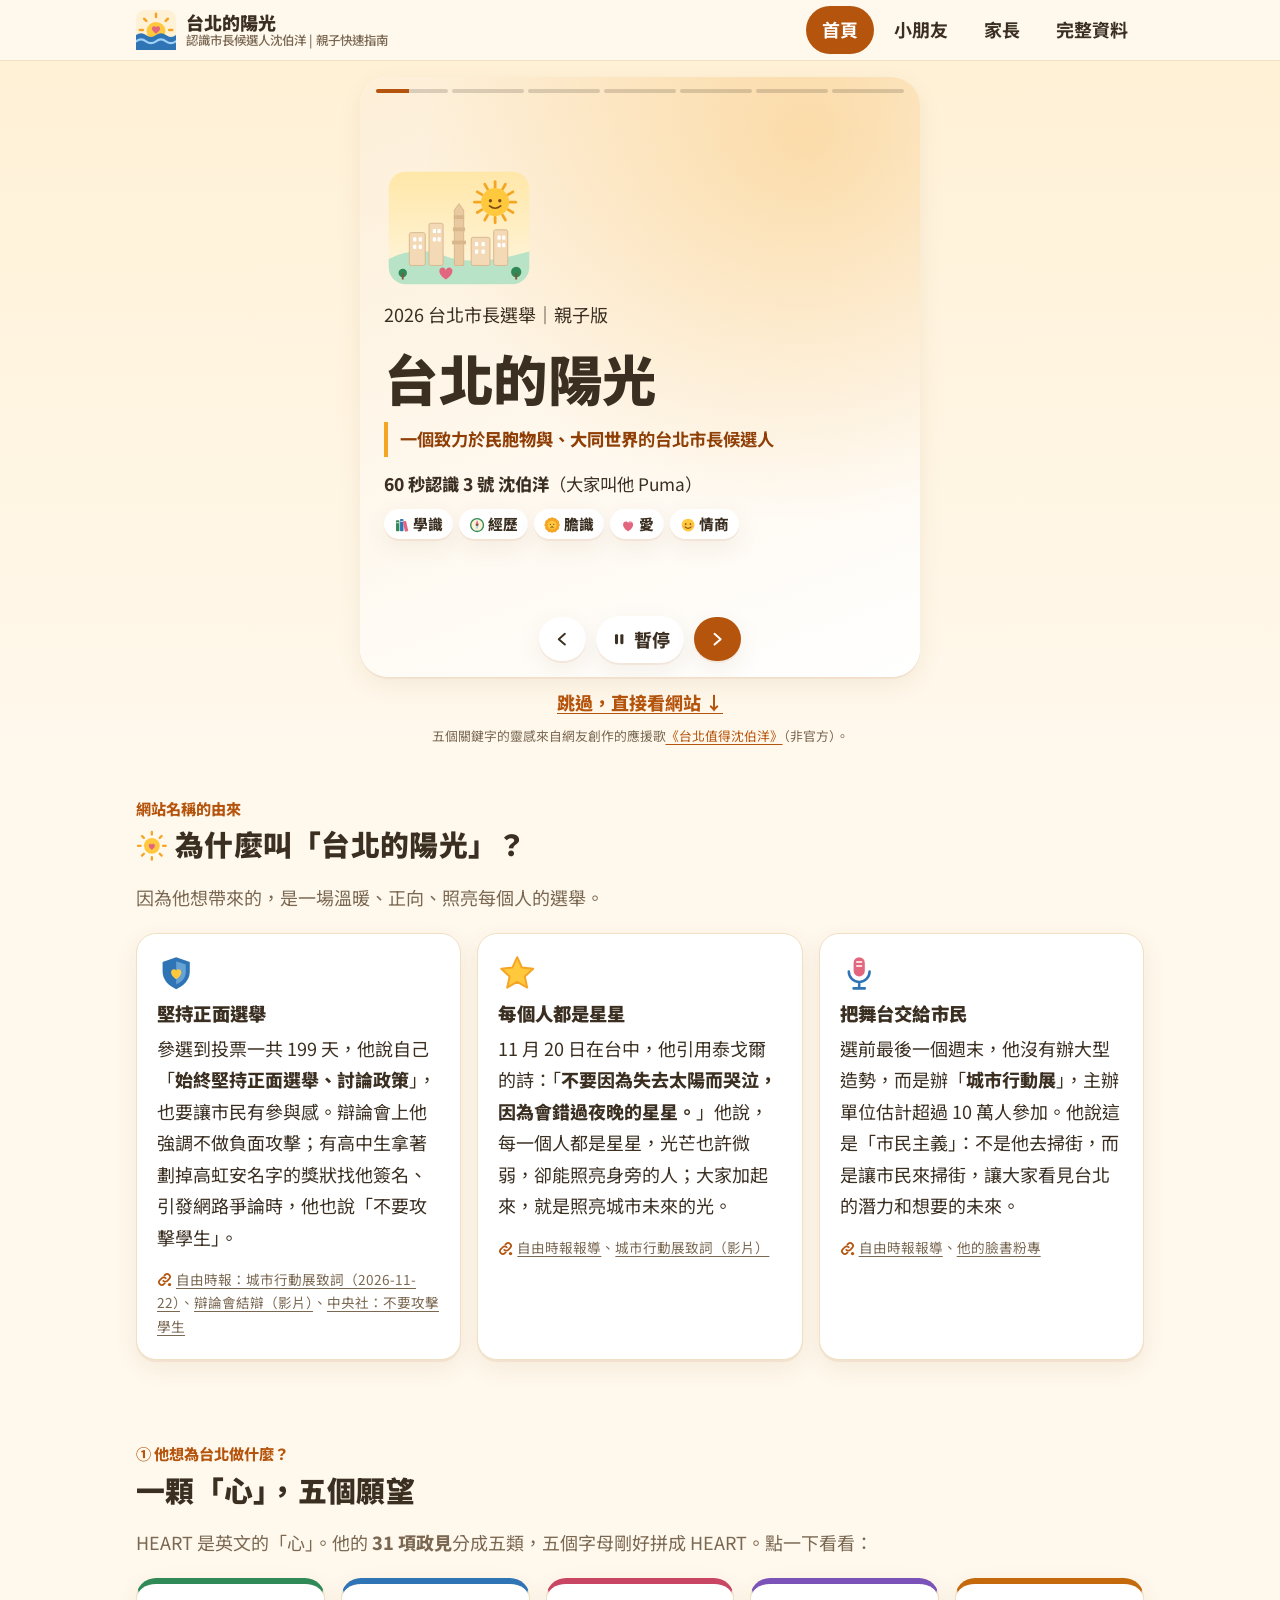
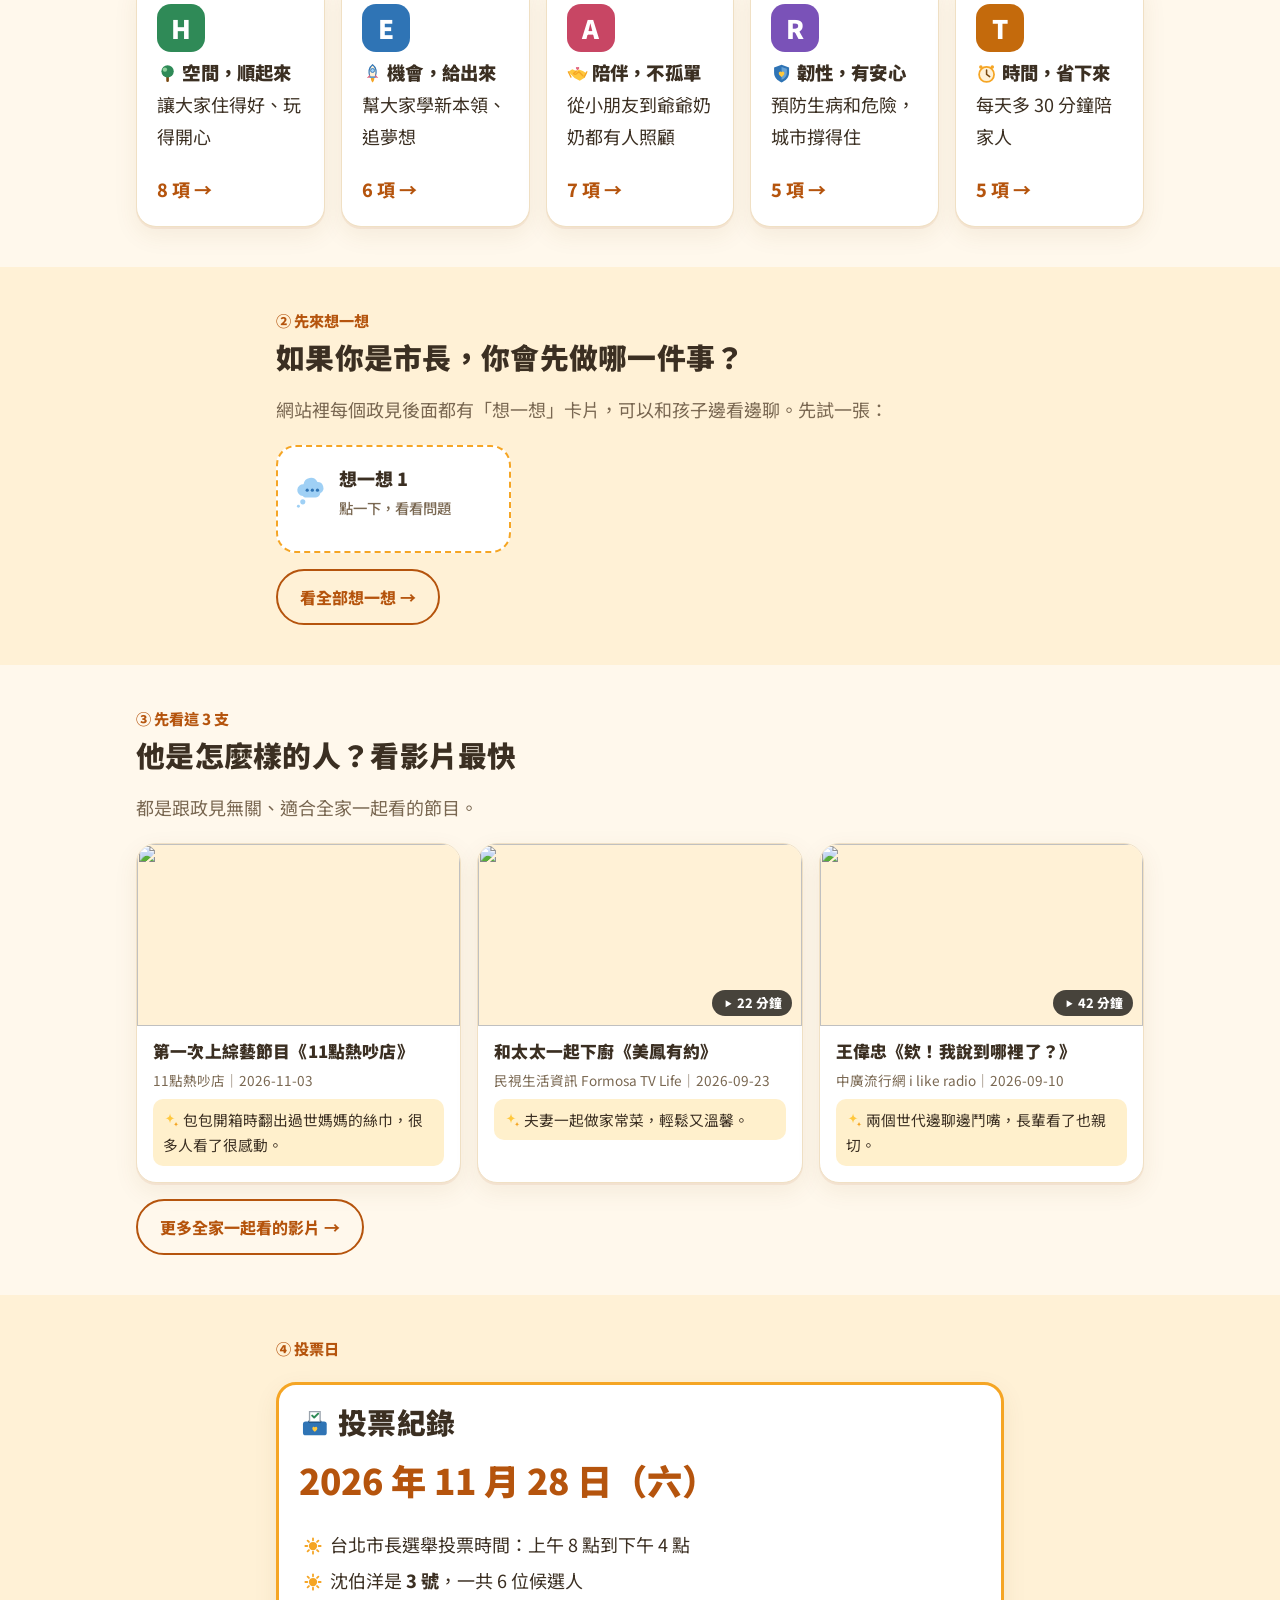
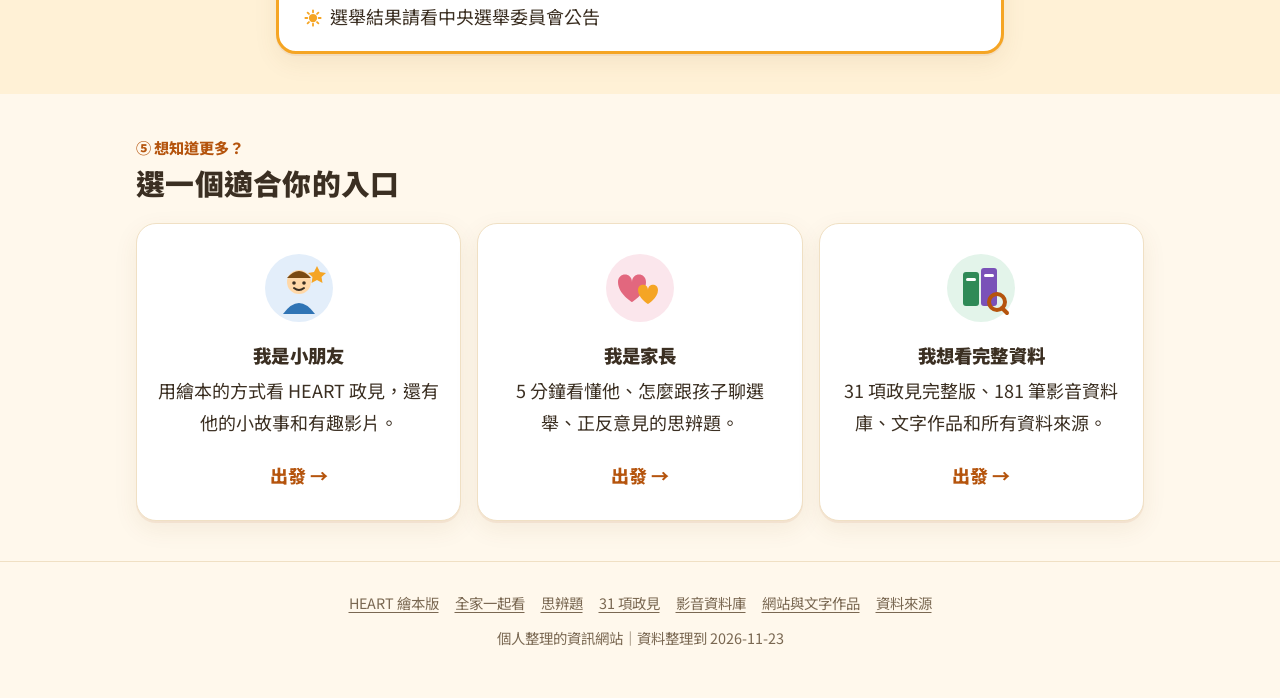
==== commit 0a4de64a: "首頁加入引言「民胞物與、大同世界」與「為什麼叫台北的陽光」段落（正面選舉、每個人都是星星、把舞台交給市民） Co-Authored-By: Claude Opus 5.5 <noreply@anthr" ====
--- a/index.html
+++ b/index.html
@@ -24,7 +24,7 @@
 <link rel="preconnect" href="https://fonts.googleapis.com">
 <link rel="preconnect" href="https://fonts.gstatic.com" crossorigin>
 <link rel="stylesheet" href="https://fonts.googleapis.com/css2?family=Noto+Sans+TC:wght@400;500;700;900&display=swap">
-<link rel="stylesheet" href="assets/style.css?v=e2b2c051">
+<link rel="stylesheet" href="assets/style.css?v=18416c21">
 </head>
 <body>
 <a class="sr-only" href="#main">跳到主要內容</a>
@@ -60,6 +60,7 @@
 </svg></div>
           <span class="eyebrow pop">2026 台北市長選舉｜親子版</span>
           <h1 class="pop">台北的陽光</h1>
+          <p class="pop tagline">一個致力於<b>民胞物與</b>、<b>大同世界</b>的台北市長候選人</p>
           <p class="pop"><b>60 秒認識 3 號 沈伯洋</b>（大家叫他 Puma）</p>
           <div class="facets5 pop"><span><svg class="ic" viewBox="0 0 48 48" aria-hidden="true" focusable="false"><rect x="6" y="10" width="10" height="32" rx="2" fill="#2F8A57"/><rect x="18" y="6" width="10" height="36" rx="2" fill="#2F74B5"/><rect x="29" y="12" width="10" height="31" rx="2" transform="rotate(-12 34 27)" fill="#E2677E"/><path d="M8 17h6M20 13h6" stroke="#FFFFFF" stroke-width="2.4" stroke-linecap="round" stroke-linejoin="round" fill="none"/></svg> 學識</span><span><svg class="ic" viewBox="0 0 48 48" aria-hidden="true" focusable="false"><circle cx="24" cy="24" r="19" fill="#FFF1D6" stroke="#2F8A57" stroke-width="4"/><path d="M24 10l5 14-5 14-5-14z" fill="#9FD0F5"/><path d="M24 10l5 14h-10z" fill="#E2677E"/><circle cx="24" cy="24" r="3" fill="#7A4A12"/></svg> 經歷</span><span><svg class="ic" viewBox="0 0 48 48" aria-hidden="true" focusable="false"><circle cx="24" cy="7" r="6" fill="#F5A524" transform="rotate(0 24 24)"/><circle cx="24" cy="7" r="6" fill="#F5A524" transform="rotate(30 24 24)"/><circle cx="24" cy="7" r="6" fill="#F5A524" transform="rotate(60 24 24)"/><circle cx="24" cy="7" r="6" fill="#F5A524" transform="rotate(90 24 24)"/><circle cx="24" cy="7" r="6" fill="#F5A524" transform="rotate(120 24 24)"/><circle cx="24" cy="7" r="6" fill="#F5A524" transform="rotate(150 24 24)"/><circle cx="24" cy="7" r="6" fill="#F5A524" transform="rotate(180 24 24)"/><circle cx="24" cy="7" r="6" fill="#F5A524" transform="rotate(210 24 24)"/><circle cx="24" cy="7" r="6" fill="#F5A524" transform="rotate(240 24 24)"/><circle cx="24" cy="7" r="6" fill="#F5A524" transform="rotate(270 24 24)"/><circle cx="24" cy="7" r="6" fill="#F5A524" transform="rotate(300 24 24)"/><circle cx="24" cy="7" r="6" fill="#F5A524" transform="rotate(330 24 24)"/><circle cx="24" cy="24" r="13" fill="#FFC83D"/><circle cx="19" cy="22" r="1.8" fill="#7A4A12"/><circle cx="29" cy="22" r="1.8" fill="#7A4A12"/><path d="M21 27h6l-3 3z" fill="#7A4A12"/><path d="M24 30q-2 3-5 2M24 30q2 3 5 2" stroke="#7A4A12" stroke-width="1.8" stroke-linecap="round" stroke-linejoin="round" fill="none"/></svg> 膽識</span><span><svg class="ic" viewBox="0 0 48 48" aria-hidden="true" focusable="false"><path transform="translate(3 5.75) scale(1.75)" d="M12 21s-8.5-5.2-8.5-11.2C3.5 6.6 5.9 4.5 8.4 4.5c1.7 0 3 .9 3.6 2.2.6-1.3 1.9-2.2 3.6-2.2 2.5 0 4.9 2.1 4.9 5.3C20.5 15.8 12 21 12 21z" fill="#E2677E"/><circle cx="31" cy="15" r="3" fill="#F7A9BA"/></svg> 愛</span><span><svg class="ic" viewBox="0 0 48 48" aria-hidden="true" focusable="false"><circle cx="24" cy="24" r="19" fill="#FFC83D"/><circle cx="17" cy="21" r="2.6" fill="#7A4A12"/><circle cx="31" cy="21" r="2.6" fill="#7A4A12"/><path d="M15 29q9 9 18 0" stroke="#7A4A12" stroke-width="3" stroke-linecap="round" stroke-linejoin="round" fill="none"/><circle cx="11" cy="28" r="3" fill="#FF9D7A" opacity=".7"/><circle cx="37" cy="28" r="3" fill="#FF9D7A" opacity=".7"/></svg> 情商</span></div>
         </article>
@@ -109,6 +110,21 @@
     </div>
     <a class="story-skip" href="#heart">跳過，直接看網站 ↓</a>
     <p class="story-note">五個關鍵字的靈感來自網友創作的應援歌<a href="https://www.youtube.com/watch?v=obUSoRRy2As">《台北值得沈伯洋》</a>（非官方）。</p>
+  </div>
+</section>
+
+<section class="section" id="why">
+  <div class="wrap">
+    <div class="section-head">
+      <p class="kicker">網站名稱的由來</p>
+      <h2><svg class="ic" viewBox="0 0 48 48" aria-hidden="true" focusable="false"><line x1="24" y1="3" x2="24" y2="7" transform="rotate(0 24 24)" stroke="#F5A524" stroke-width="3.5" stroke-linecap="round" stroke-linejoin="round" fill="none"/><line x1="24" y1="3" x2="24" y2="7" transform="rotate(45 24 24)" stroke="#F5A524" stroke-width="3.5" stroke-linecap="round" stroke-linejoin="round" fill="none"/><line x1="24" y1="3" x2="24" y2="7" transform="rotate(90 24 24)" stroke="#F5A524" stroke-width="3.5" stroke-linecap="round" stroke-linejoin="round" fill="none"/><line x1="24" y1="3" x2="24" y2="7" transform="rotate(135 24 24)" stroke="#F5A524" stroke-width="3.5" stroke-linecap="round" stroke-linejoin="round" fill="none"/><line x1="24" y1="3" x2="24" y2="7" transform="rotate(180 24 24)" stroke="#F5A524" stroke-width="3.5" stroke-linecap="round" stroke-linejoin="round" fill="none"/><line x1="24" y1="3" x2="24" y2="7" transform="rotate(225 24 24)" stroke="#F5A524" stroke-width="3.5" stroke-linecap="round" stroke-linejoin="round" fill="none"/><line x1="24" y1="3" x2="24" y2="7" transform="rotate(270 24 24)" stroke="#F5A524" stroke-width="3.5" stroke-linecap="round" stroke-linejoin="round" fill="none"/><line x1="24" y1="3" x2="24" y2="7" transform="rotate(315 24 24)" stroke="#F5A524" stroke-width="3.5" stroke-linecap="round" stroke-linejoin="round" fill="none"/><circle cx="24" cy="24" r="12" fill="#FFC83D"/><path transform="translate(17.4 18.45) scale(0.55)" d="M12 21s-8.5-5.2-8.5-11.2C3.5 6.6 5.9 4.5 8.4 4.5c1.7 0 3 .9 3.6 2.2.6-1.3 1.9-2.2 3.6-2.2 2.5 0 4.9 2.1 4.9 5.3C20.5 15.8 12 21 12 21z" fill="#E2677E"/></svg> 為什麼叫「台北的陽光」？</h2>
+      <p class="lead">因為他想帶來的，是一場溫暖、正向、照亮每個人的選舉。</p>
+    </div>
+    <div class="grid grid-3">
+      <div class="card"><span class="emoji"><svg class="ic" viewBox="0 0 48 48" aria-hidden="true" focusable="false"><path d="M24 4l17 6v12c0 11-8 18-17 22C15 40 7 33 7 22V10z" fill="#2F74B5"/><path d="M24 9l12 4v9c0 8-5 13-12 16z" fill="#9FD0F5" opacity=".5"/><path transform="translate(15 15.75) scale(0.75)" d="M12 21s-8.5-5.2-8.5-11.2C3.5 6.6 5.9 4.5 8.4 4.5c1.7 0 3 .9 3.6 2.2.6-1.3 1.9-2.2 3.6-2.2 2.5 0 4.9 2.1 4.9 5.3C20.5 15.8 12 21 12 21z" fill="#FFC83D"/></svg></span><h3>堅持正面選舉</h3><p>參選到投票一共 199 天，他說自己「<b>始終堅持正面選舉、討論政策</b>」，也要讓市民有參與感。辯論會上他強調不做負面攻擊；有高中生拿著劃掉高虹安名字的獎狀找他簽名、引發網路爭論時，他也說「不要攻擊學生」。</p><p class="src"><a href="https://news.ltn.com.tw/news/politics/breakingnews/5649814">自由時報：城市行動展致詞（2026-11-22）</a>、<a href="https://www.youtube.com/watch?v=CoYcmvFHI90">辯論會結辯（影片）</a>、<a href="https://cna.com.tw/news/aloc/202608240046.aspx">中央社：不要攻擊學生</a></p></div>
+      <div class="card"><span class="emoji"><svg class="ic" viewBox="0 0 48 48" aria-hidden="true" focusable="false"><path d="M24 4l6 13 14 1.5-10.5 9.5 3 14L24 35l-12.5 7 3-14L4 18.5 18 17z" fill="#FFC83D" stroke="#F5A524" stroke-width="2.5" stroke-linejoin="round"/></svg></span><h3>每個人都是星星</h3><p>11 月 20 日在台中，他引用泰戈爾的詩：「<b>不要因為失去太陽而哭泣，因為會錯過夜晚的星星。</b>」他說，每一個人都是星星，光芒也許微弱，卻能照亮身旁的人；大家加起來，就是照亮城市未來的光。</p><p class="src"><a href="https://news.ltn.com.tw/news/politics/breakingnews/5649814">自由時報報導</a>、<a href="https://www.youtube.com/watch?v=U_7REVl4zpY">城市行動展致詞（影片）</a></p></div>
+      <div class="card"><span class="emoji"><svg class="ic" viewBox="0 0 48 48" aria-hidden="true" focusable="false"><rect x="17" y="4" width="14" height="24" rx="7" fill="#E2677E"/><path d="M21 10h6M21 15h6" stroke="#FFFFFF" stroke-width="2" stroke-linecap="round" stroke-linejoin="round" fill="none"/><path d="M11 22a13 13 0 0 0 26 0M24 35v8M17 43h14" stroke="#2F74B5" stroke-width="3.2" stroke-linecap="round" stroke-linejoin="round" fill="none"/></svg></span><h3>把舞台交給市民</h3><p>選前最後一個週末，他沒有辦大型造勢，而是辦「<b>城市行動展</b>」，主辦單位估計超過 10 萬人參加。他說這是「市民主義」：不是他去掃街，而是讓市民來掃街，讓大家看見台北的潛力和想要的未來。</p><p class="src"><a href="https://news.ltn.com.tw/news/politics/breakingnews/5649814">自由時報報導</a>、<a href="https://www.facebook.com/puma.taipei">他的臉書粉專</a></p></div>
+    </div>
   </div>
 </section>
 
--- a/assets/style.css
+++ b/assets/style.css
@@ -385,3 +385,4 @@
 .story-ctrl button span { display: inline-flex; align-items: center; gap: 6px; }
 .facets5 .ic, .chip .ic { width: 1.1em; height: 1.1em; }
 h1 .ic, h2 .ic { width: 1.1em; height: 1.1em; vertical-align: -.18em; }
+.slide .tagline { font-size: 1.08rem; font-weight: 700; color: var(--accent-strong); border-left: 4px solid var(--sun); padding: 2px 0 2px 12px; margin: -2px 0 2px; }
